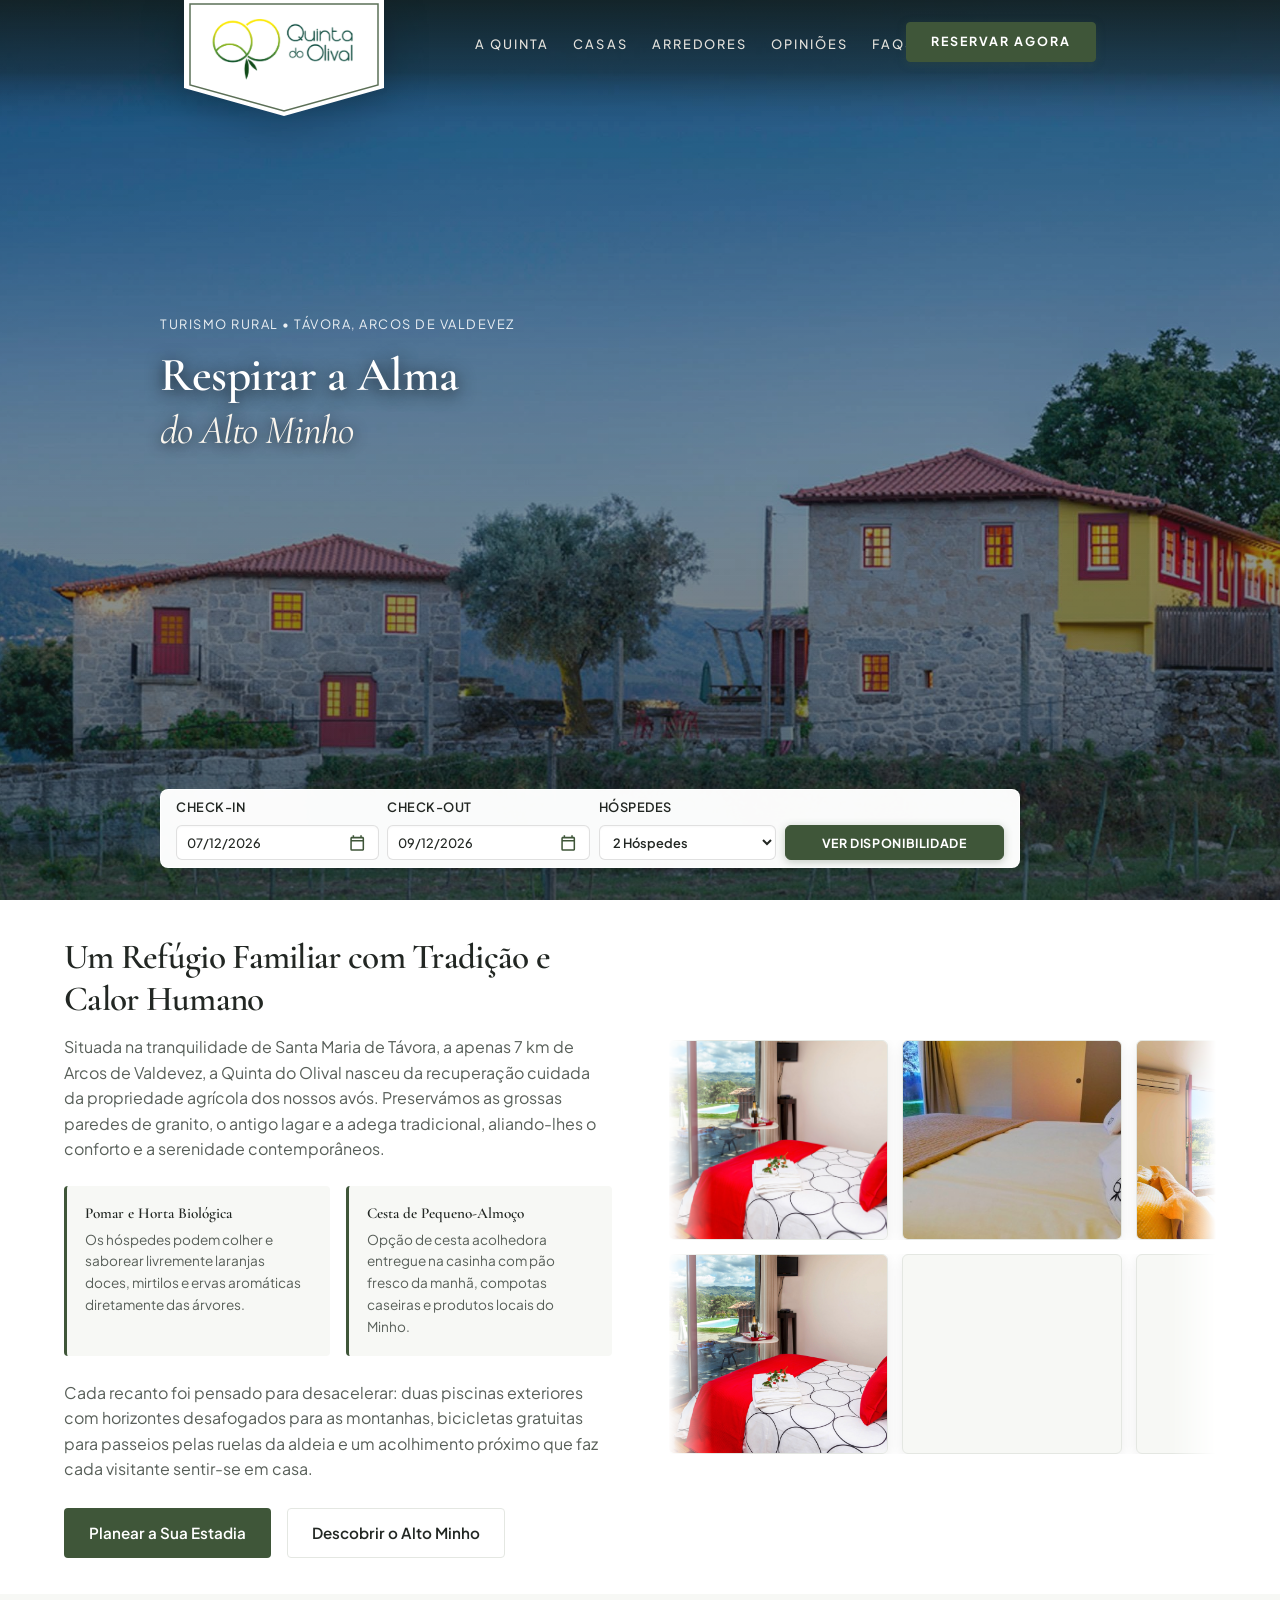
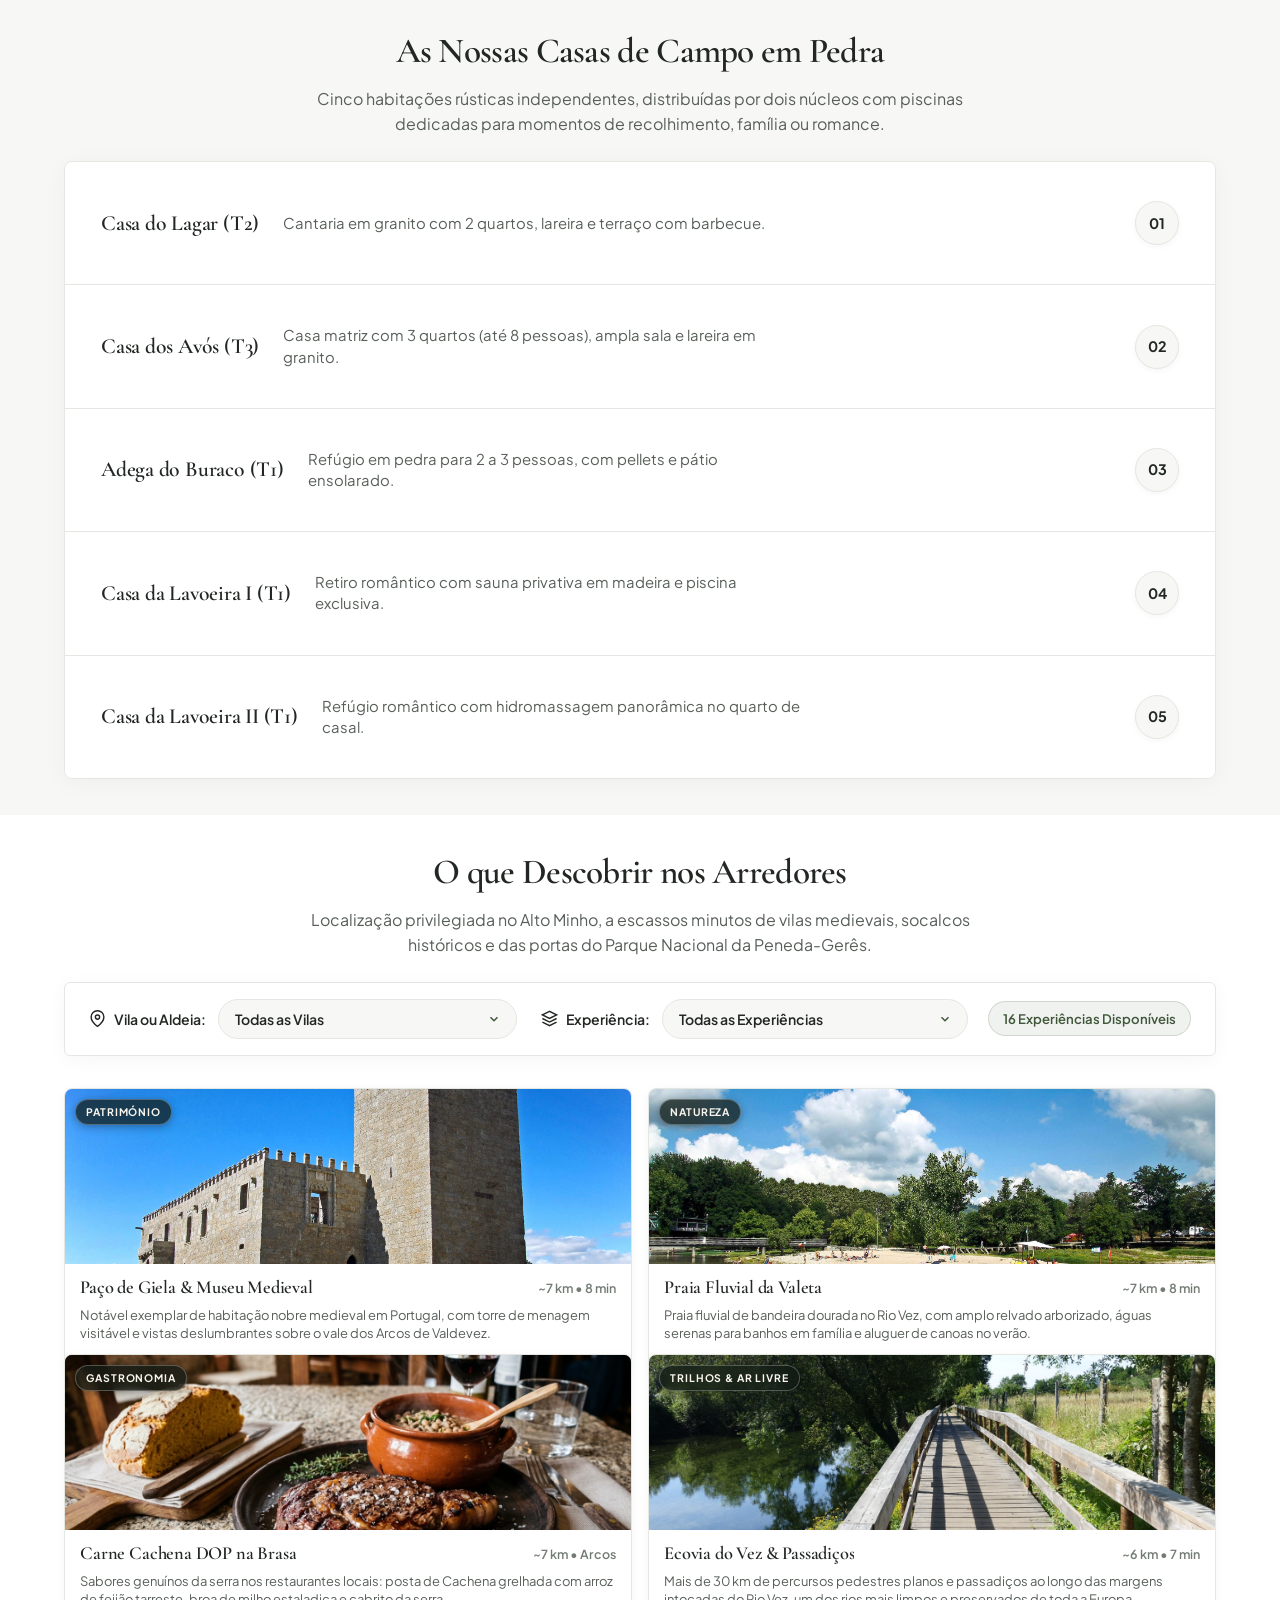
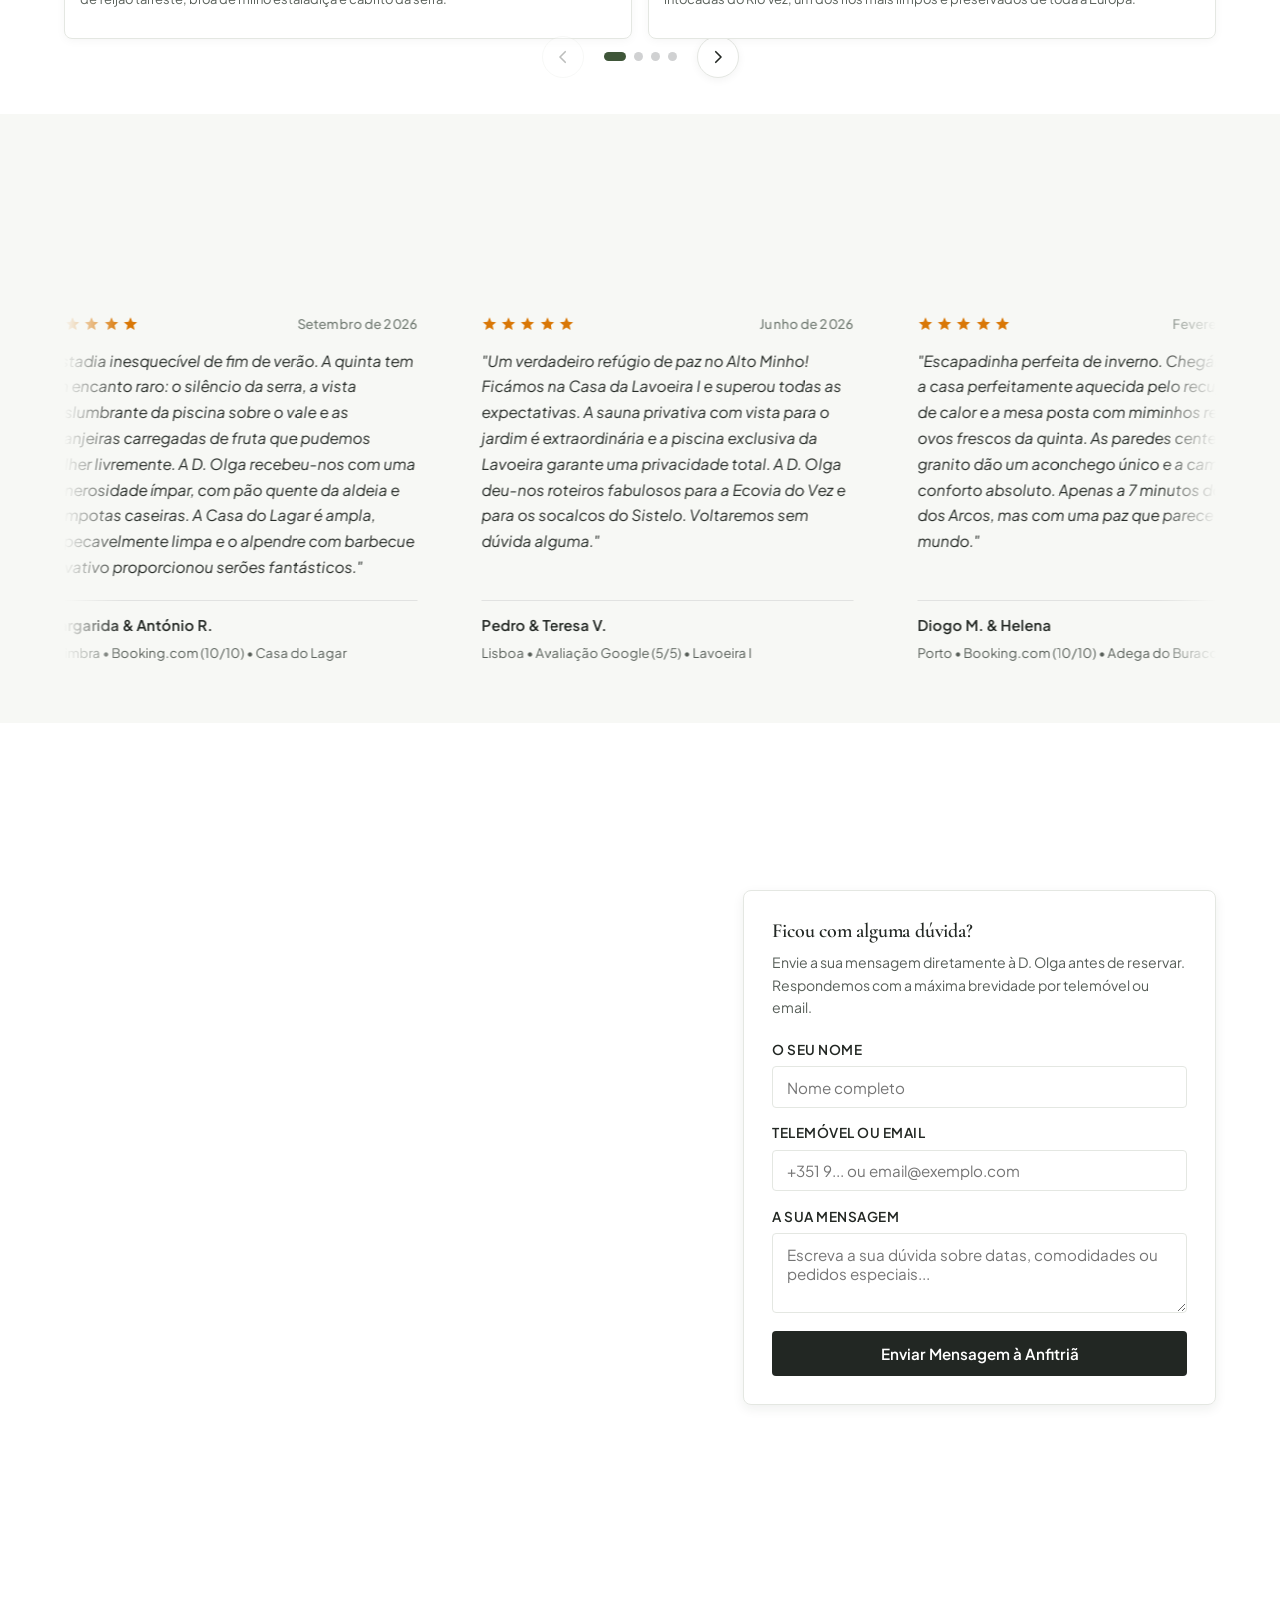
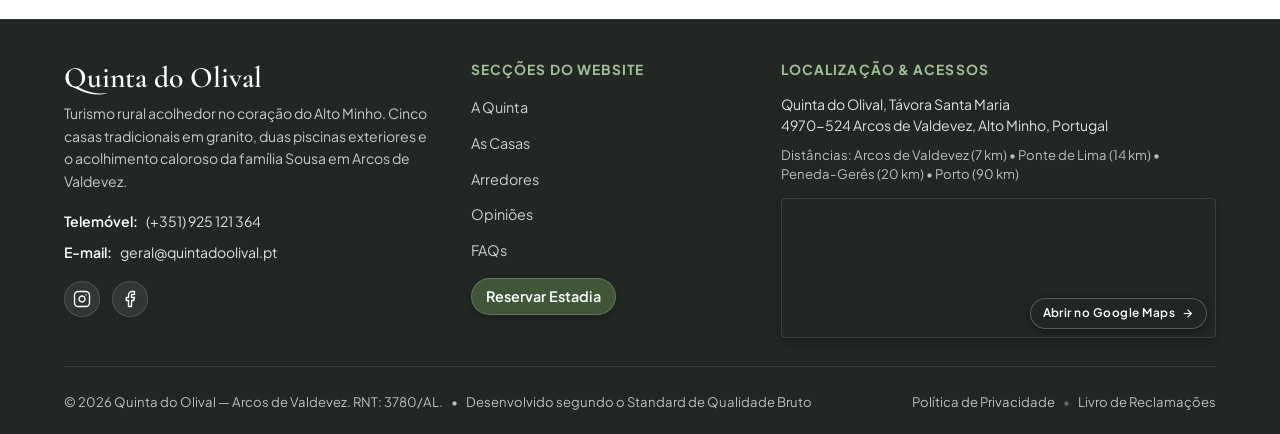
==== index.html @ 4ddd9f6d "Initial prototype: Quinta do Olival - Turismo Rural (Bruto Design Standard)" ====
<!DOCTYPE html>
<html lang="pt">
<head>
  <meta charset="UTF-8">
  <meta name="viewport" content="width=device-width, initial-scale=1.0">
  <title>Quinta do Olival — Turismo Rural em Arcos de Valdevez | Alto Minho</title>
  <meta name="description" content="Casas de campo em pedra na Quinta do Olival em Távora, Arcos de Valdevez. Duas piscinas, pomar biológico, sauna, hidromassagem e reserva direta garantida.">
  <meta name="keywords" content="Quinta do Olival, turismo rural Arcos de Valdevez, casas de campo Minho, alojamento Peneda-Geres, Tavora Santa Maria, turismo rural com piscina">
  <meta name="robots" content="index, follow">
  <meta property="og:title" content="Quinta do Olival — A Sua Casa de Férias no Alto Minho">
  <meta property="og:description" content="Cinco casas tradicionais em pedra recuperadas no coração do Alto Minho. Duas piscinas, pomar de laranjeiras, horta biológica e silêncio pleno em Arcos de Valdevez.">
  <meta property="og:type" content="website">
  <meta property="og:locale" content="pt_PT">
  <script type="application/ld+json">
  {
    "@context": "https://schema.org",
    "@type": "LodgingBusiness",
    "name": "Quinta do Olival",
    "description": "Turismo rural em Távora (Santa Maria), Arcos de Valdevez. Cinco casas rústicas em granito, duas piscinas exteriores, pomar, horta biológica e reserva direta.",
    "address": {
      "@type": "PostalAddress",
      "streetAddress": "Távora Santa Maria",
      "addressLocality": "Arcos de Valdevez",
      "addressRegion": "Alto Minho, Viana do Castelo",
      "postalCode": "4970-524",
      "addressCountry": "PT"
    },
    "geo": {
      "@type": "GeoCoordinates",
      "latitude": 41.8385,
      "longitude": -8.4552
    },
    "telephone": "+351925121364",
    "email": "geral@quintadoolival.pt",
    "priceRange": "€€",
    "amenityFeature": [
      { "@type": "LocationFeatureSpecification", "name": "Duas Piscinas Exteriores", "value": true },
      { "@type": "LocationFeatureSpecification", "name": "Bicicletas Gratuitas", "value": true },
      { "@type": "LocationFeatureSpecification", "name": "Estacionamento Privado Gratuito", "value": true },
      { "@type": "LocationFeatureSpecification", "name": "Wi-Fi Gratuito", "value": true },
      { "@type": "LocationFeatureSpecification", "name": "Cesta de Pequeno-Almoço Regional", "value": true }
    ]
  }
  </script>
  <link rel="stylesheet" href="css/style.css">
  <link rel="icon" type="image/png" href="assets/icons/favicon_1.png">
  <link rel="preconnect" href="https://fonts.googleapis.com">
  <link rel="preconnect" href="https://fonts.gstatic.com" crossorigin>
  <link href="https://fonts.googleapis.com/css2?family=Cormorant+Garamond:ital,wght@0,400;0,500;0,600;0,700;1,400;1,600&family=Plus+Jakarta+Sans:wght@400;500;600;700&display=swap" rel="stylesheet">
</head>
<body>

  <!-- =========================================================================
       A. NAVEGAÇÃO (Header Dinâmico: Logo Viaja do Hero para o Header no Scroll)
       ========================================================================= -->
  <header class="header header-neptun" id="mainHeader">
    <div class="container hero-inner-align">
      <div class="neptun-header-inner">
        <!-- 1. Esquerda: Aba / Pennant com Logo da Quinta do Olival (Aba sobe no scroll, logo fica no lugar com o header atrás) -->
        <div class="neptun-header-left">
          <div class="neptun-logo-aba" id="neptunLogoAba" aria-hidden="true">
            <svg class="neptun-aba-svg" viewBox="0 0 200 116" preserveAspectRatio="none">
              <!-- Fundo da Aba Suspensa (Tamanho Original) -->
              <polygon points="0,0 200,0 200,88 100,116 0,88" fill="#FFFFFF" />
              <!-- Moldura Interior em Traço Fino (estilo brasão / rótulo tradicional) -->
              <polygon points="6,4 194,4 194,85 100,111 6,85" fill="none" stroke="#3F5639" stroke-width="1.5" stroke-opacity="0.85" />
            </svg>
          </div>
          <a href="index.html" class="neptun-logo-link" aria-label="Quinta do Olival — Página Inicial">
            <img src="assets/logos/logo_bold.png" alt="Quinta do Olival" class="neptun-original-logo">
          </a>
        </div>

        <!-- 2. Centro: Navegação Centralizada -->
        <nav class="neptun-header-center neptun-nav" aria-label="Navegação Principal">
          <ul class="nav-menu">
            <li><a href="#experiencia" class="nav-link">A Quinta</a></li>
            <li><a href="#espaco-casas" class="nav-link">Casas</a></li>
            <li><a href="#arredores" class="nav-link">Arredores</a></li>
            <li><a href="#opinioes" class="nav-link">Opiniões</a></li>
            <li><a href="#faq-duvidas" class="nav-link">FAQs</a></li>
          </ul>
        </nav>

        <!-- 3. Direita: Botão Reservar (Mais afastado, surge só quando a barra do Hero desaparecer) + Mobile Menu -->
        <div class="neptun-header-right">
          <a href="reservas.html" class="neptun-book-btn" aria-label="Reservar Estadia">
            <span>Reservar Agora</span>
          </a>

          <button class="mobile-menu-btn" aria-label="Abrir Menu" aria-expanded="false">
            <svg class="icon-svg-lg" viewBox="0 0 24 24"><path d="M3 6h18v2H3V6zm0 5h18v2H3v-2zm0 5h18v2H3v-2z"/></svg>
          </button>
        </div>
      </div>
    </div>
  </header>

  <main>
    <!-- =======================================================================
         B. APRESENTAÇÃO DO ALOJAMENTO (Hero Above the Fold com Barra de Reserva)
         ======================================================================= -->
    <section class="hero" style="background-image: url('assets/images/hero_quinta_casa_olival.jpg?v=dusk_bottom'); background-position: center bottom; background-size: cover; background-repeat: no-repeat;">
      <div class="hero-overlay"></div>
      <div class="container hero-content-wrapper">
        <div class="hero-inner-align">
          <div class="hero-content">
            <span class="hero-tagline">Turismo Rural • Távora, Arcos de Valdevez</span>
            <h1 class="hero-title hero-title-monumental">
              <span class="hero-title-main">Respirar a Alma</span>
              <span class="hero-title-underlined">do Alto Minho</span>
            </h1>
          </div>
        </div>
      </div>

      <!-- Barra Horizontal de Disponibilidade Direta (Integrada na base do Hero) -->
      <div class="container hero-booking-wrapper">
        <div class="hero-inner-align">
          <div class="booking-bar-horizontal">
            <form class="booking-form-horizontal" id="bookingBarForm" action="reservas.html" method="GET">
            <div class="form-group">
              <label for="checkin">Check-in</label>
              <div class="date-input-container">
                <input type="text" id="checkin" name="checkin" class="form-control" placeholder="DD/MM/AAAA" autocomplete="off" required>
                <button type="button" class="date-calendar-btn" aria-label="Escolher data de check-in">
                  <svg class="icon-svg" viewBox="0 0 24 24"><path d="M19 4h-1V2h-2v2H8V2H6v2H5c-1.11 0-1.99.9-1.99 2L3 20a2 2 0 0 0 2 2h14c1.1 0 2-.9 2-2V6c0-1.1-.9-2-2-2zm0 16H5V10h14v10zm0-12H5V6h14v2z"/></svg>
                </button>
              </div>
            </div>
            <div class="form-group">
              <label for="checkout">Check-out</label>
              <div class="date-input-container">
                <input type="text" id="checkout" name="checkout" class="form-control" placeholder="DD/MM/AAAA" autocomplete="off" required>
                <button type="button" class="date-calendar-btn" aria-label="Escolher data de check-out">
                  <svg class="icon-svg" viewBox="0 0 24 24"><path d="M19 4h-1V2h-2v2H8V2H6v2H5c-1.11 0-1.99.9-1.99 2L3 20a2 2 0 0 0 2 2h14c1.1 0 2-.9 2-2V6c0-1.1-.9-2-2-2zm0 16H5V10h14v10zm0-12H5V6h14v2z"/></svg>
                </button>
              </div>
            </div>
            <div class="form-group">
              <label for="guests">Hóspedes</label>
              <select id="guests" name="guests" class="form-control">
                <option value="1 Hóspede">1 Hóspede</option>
                <option value="2 Hóspedes" selected>2 Hóspedes</option>
                <option value="3 Hóspedes">3 Hóspedes</option>
                <option value="4 Hóspedes">4 Hóspedes</option>
                <option value="5+ Hóspedes">5 ou mais Hóspedes</option>
              </select>
            </div>
            <div class="form-group form-group-submit">
              <button type="submit" class="btn btn-primary">Ver Disponibilidade</button>
            </div>
          </form>
        </div>
        </div>
      </div>
    </section>

    <!-- =======================================================================
         C. A QUINTA E A HOSPITALIDADE (História, Pomar Livre e Cesta Regional)
         ======================================================================= -->
    <section id="experiencia" class="section">
      <div class="container">
        <div class="two-cols">
          <div>
            <h2>Um Refúgio Familiar com Tradição e Calor Humano</h2>
            <p>Situada na tranquilidade de Santa Maria de Távora, a apenas 7 km de Arcos de Valdevez, a Quinta do Olival nasceu da recuperação cuidada da propriedade agrícola dos nossos avós. Preservámos as grossas paredes de granito, o antigo lagar e a adega tradicional, aliando-lhes o conforto e a serenidade contemporâneos.</p>
            
            <div style="margin: 1.5rem 0; display: grid; grid-template-columns: 1fr 1fr; gap: 1rem;">
              <div style="background-color: var(--bg-light); padding: 1.15rem; border-radius: var(--border-radius-sm); border-left: 3px solid var(--primary-accent);">
                <h4 style="font-size: 0.95rem; margin-bottom: 0.35rem; color: var(--dark-neutral);">Pomar e Horta Biológica</h4>
                <p style="font-size: 0.85rem; margin: 0; color: var(--text-secondary);">Os hóspedes podem colher e saborear livremente laranjas doces, mirtilos e ervas aromáticas diretamente das árvores.</p>
              </div>
              <div style="background-color: var(--bg-light); padding: 1.15rem; border-radius: var(--border-radius-sm); border-left: 3px solid var(--primary-accent);">
                <h4 style="font-size: 0.95rem; margin-bottom: 0.35rem; color: var(--dark-neutral);">Cesta de Pequeno-Almoço</h4>
                <p style="font-size: 0.85rem; margin: 0; color: var(--text-secondary);">Opção de cesta acolhedora entregue na casinha com pão fresco da manhã, compotas caseiras e produtos locais do Minho.</p>
              </div>
            </div>

            <p>Cada recanto foi pensado para desacelerar: duas piscinas exteriores com horizontes desafogados para as montanhas, bicicletas gratuitas para passeios pelas ruelas da aldeia e um acolhimento próximo que faz cada visitante sentir-se em casa.</p>
            
            <div style="margin-top: 1.6rem; display: flex; gap: 1rem; flex-wrap: wrap;">
              <a href="reservas.html" class="btn btn-primary">Planear a Sua Estadia</a>
              <a href="#arredores" class="btn btn-outline-dark">Descobrir o Alto Minho</a>
            </div>
          </div>

          <!-- Montra Fotográfica em 2 Filas a Rodarem (Padrão Casa Grande) -->
          <div class="showcase-wrap" aria-label="Montra de fotografias da Quinta do Olival">
            <!-- Fila 1: Rotação da Direita para a Esquerda -->
            <div class="showcase-row">
              <div class="showcase-track showcase-track--to-left">
                <div class="showcase-slide"><img src="assets/images/casa_lagar_main.jpg" alt="Casa do Lagar em granito e alpendre" loading="lazy" decoding="async"></div>
                <div class="showcase-slide"><img src="assets/images/interior_quarto.jpg" alt="Quarto de casal com vista para a natureza" loading="lazy" decoding="async"></div>
                <div class="showcase-slide"><img src="assets/images/piscina_panoramica.jpg" alt="Piscina exterior panorâmica com solário" loading="lazy" decoding="async"></div>
                <div class="showcase-slide"><img src="assets/images/interior_sala.jpg" alt="Sala de estar acolhedora e rústica" loading="lazy" decoding="async"></div>
                <div class="showcase-slide"><img src="assets/images/lavoeira_sauna.jpg" alt="Sauna privativa em madeira da Lavoeira" loading="lazy" decoding="async"></div>
                <div class="showcase-slide"><img src="assets/images/quinta_jardim.jpg" alt="Terraço privativo com alpendre e barbecue" loading="lazy" decoding="async"></div>
                <!-- Duplicação para loop contínuo infinito -->
                <div class="showcase-slide" aria-hidden="true"><img src="assets/images/casa_lagar_main.jpg" alt="" loading="lazy" decoding="async"></div>
                <div class="showcase-slide" aria-hidden="true"><img src="assets/images/interior_quarto.jpg" alt="" loading="lazy" decoding="async"></div>
                <div class="showcase-slide" aria-hidden="true"><img src="assets/images/piscina_panoramica.jpg" alt="" loading="lazy" decoding="async"></div>
                <div class="showcase-slide" aria-hidden="true"><img src="assets/images/interior_sala.jpg" alt="" loading="lazy" decoding="async"></div>
                <div class="showcase-slide" aria-hidden="true"><img src="assets/images/lavoeira_sauna.jpg" alt="" loading="lazy" decoding="async"></div>
                <div class="showcase-slide" aria-hidden="true"><img src="assets/images/quinta_jardim.jpg" alt="" loading="lazy" decoding="async"></div>
              </div>
            </div>
            <!-- Fila 2: Rotação da Esquerda para a Direita -->
            <div class="showcase-row">
              <div class="showcase-track showcase-track--to-right">
                <div class="showcase-slide"><img src="assets/images/casa_avos_main.jpg" alt="Casa dos Avós em pedra secular" loading="lazy" decoding="async"></div>
                <div class="showcase-slide"><img src="assets/images/lavoeira_hidro.jpg" alt="Hidromassagem panorâmica da Lavoeira II" loading="lazy" decoding="async"></div>
                <div class="showcase-slide"><img src="assets/images/adega_buraco_main.jpg" alt="Adega do Buraco e pátio ensolarado" loading="lazy" decoding="async"></div>
                <div class="showcase-slide"><img src="assets/images/quinta_pomar.jpg" alt="Pomar de laranjeiras e árvores de fruto" loading="lazy" decoding="async"></div>
                <div class="showcase-slide"><img src="assets/images/real_quinta/DSC_0163.jpg" alt="Recantos floridos da Quinta do Olival" loading="lazy" decoding="async"></div>
                <div class="showcase-slide"><img src="assets/images/real_quinta/1Cabecalho.jpeg" alt="Piscina sobre o vale de Arcos de Valdevez" loading="lazy" decoding="async"></div>
                <!-- Duplicação para loop contínuo infinito -->
                <div class="showcase-slide" aria-hidden="true"><img src="assets/images/casa_avos_main.jpg" alt="" loading="lazy" decoding="async"></div>
                <div class="showcase-slide" aria-hidden="true"><img src="assets/images/lavoeira_hidro.jpg" alt="" loading="lazy" decoding="async"></div>
                <div class="showcase-slide" aria-hidden="true"><img src="assets/images/adega_buraco_main.jpg" alt="" loading="lazy" decoding="async"></div>
                <div class="showcase-slide" aria-hidden="true"><img src="assets/images/quinta_pomar.jpg" alt="" loading="lazy" decoding="async"></div>
                <div class="showcase-slide" aria-hidden="true"><img src="assets/images/real_quinta/DSC_0163.jpg" alt="" loading="lazy" decoding="async"></div>
                <div class="showcase-slide" aria-hidden="true"><img src="assets/images/real_quinta/1Cabecalho.jpeg" alt="" loading="lazy" decoding="async"></div>
              </div>
            </div>
          </div>
        </div>
      </div>
    </section>

    <!-- =======================================================================
         D. AS CASAS DA QUINTA & EXPLORADOR DO ESPAÇO
         (Organização Clara das 5 Habitações e 2 Núcleos de Piscina)
         ======================================================================= -->
    <section id="espaco-casas" class="section section-bg-light">
      <span id="casas" class="section-anchor"></span>
      <div class="container">
        <div class="section-header">
          <h2>As Nossas Casas de Campo em Pedra</h2>
          <p>Cinco habitações rústicas independentes, distribuídas por dois núcleos com piscinas dedicadas para momentos de recolhimento, família ou romance.</p>
        </div>

        <!-- Acordeão em Arquivo (Estilo Hotel Odisej com Gaveta "File" e Carrossel de Imagens) -->
        <div class="houses-file-accordion" id="housesAccordion">

          <!-- Casa 1: Casa do Lagar (T2) -->
          <article class="house-file-item" data-unit="lagar">
            <div class="house-file-header" role="button" aria-expanded="false" tabindex="0">
              <div class="house-file-left">
                <div class="house-file-thumb">
                  <img src="assets/images/lagar_cover.jpg" alt="Casa do Lagar" loading="lazy">
                </div>
                <div class="house-file-text">
                  <h3 class="house-file-title">Casa do Lagar (T2)</h3>
                  <span class="house-file-subtitle">Cantaria em granito com 2 quartos, lareira e terraço com barbecue.</span>
                </div>
              </div>
              <div class="house-file-badge-wrap">
                <span class="house-file-badge" aria-hidden="true">
                  <span class="house-file-num">01</span>
                  <svg class="house-file-arrow" width="18" height="18" viewBox="0 0 24 24" fill="none" stroke="currentColor" stroke-width="2.2" stroke-linecap="round" stroke-linejoin="round"><line x1="5" y1="12" x2="19" y2="12"></line><polyline points="12 5 19 12 12 19"></polyline></svg>
                </span>
              </div>
            </div>

            <!-- Gaveta que abre para baixo ("tipo file") -->
            <div class="house-file-drawer">
              <div class="house-drawer-grid">
                <!-- Coluna Esquerda: Imagem no topo + Destaques em baixo -->
                <div class="house-drawer-col-left">
                  <!-- Carrossel de Imagens (Canto Superior Esquerdo) -->
                  <div class="unit-carousel-wrap" data-carousel="lagar">
                    <div class="unit-carousel-track">
                      <div class="unit-carousel-slide">
                        <img src="assets/images/lagar_1.jpg" alt="Casa do Lagar — Fachada e Escadaria de Granito" loading="lazy">
                      </div>
                      <div class="unit-carousel-slide">
                        <img src="assets/images/lagar_2.jpg" alt="Casa do Lagar — Sala de Estar e Refeições em Open Space" loading="lazy">
                      </div>
                      <div class="unit-carousel-slide">
                        <img src="assets/images/lagar_3.jpg" alt="Casa do Lagar — Quarto de Casal com Vigas de Madeira" loading="lazy">
                      </div>
                      <div class="unit-carousel-slide">
                        <img src="assets/images/lagar_4.jpg" alt="Casa do Lagar — Quarto Twin com Vista para a Serra" loading="lazy">
                      </div>
                    </div>
                    <span class="unit-carousel-badge">Partilha da Piscina Panorâmica</span>
                    <button type="button" class="carousel-arrow-btn carousel-arrow-prev" aria-label="Imagem anterior">
                      <svg width="18" height="18" viewBox="0 0 24 24" fill="none" stroke="currentColor" stroke-width="2.2"><polyline points="15 18 9 12 15 6"></polyline></svg>
                    </button>
                    <button type="button" class="carousel-arrow-btn carousel-arrow-next" aria-label="Próxima imagem">
                      <svg width="18" height="18" viewBox="0 0 24 24" fill="none" stroke="currentColor" stroke-width="2.2"><polyline points="9 18 15 12 9 6"></polyline></svg>
                    </button>
                    <div class="unit-carousel-dots">
                      <button class="carousel-dot active" aria-label="Foto 1"></button>
                      <button class="carousel-dot" aria-label="Foto 2"></button>
                      <button class="carousel-dot" aria-label="Foto 3"></button>
                      <button class="carousel-dot" aria-label="Foto 4"></button>
                    </div>
                  </div>

                  <!-- Highlights & Comodidades (Canto Inferior Esquerdo) -->
                  <div class="house-drawer-highlights">
                    <span class="highlights-heading">Comodidades &amp; Destaques</span>
                    <ul class="house-drawer-features">
                      <li>
                        <svg viewBox="0 0 24 24"><path d="M20 6L9 17l-5-5"/></svg>
                        <span>Cozinha equipada com placa, forno, micro-ondas e café</span>
                      </li>
                      <li>
                        <svg viewBox="0 0 24 24"><path d="M20 6L9 17l-5-5"/></svg>
                        <span>Ar condicionado em todas as divisões e Wi-Fi gratuito</span>
                      </li>
                      <li>
                        <svg viewBox="0 0 24 24"><path d="M20 6L9 17l-5-5"/></svg>
                        <span>Terraço privativo com alpendre e barbecue a carvão</span>
                      </li>
                      <li>
                        <svg viewBox="0 0 24 24"><path d="M20 6L9 17l-5-5"/></svg>
                        <span>Acesso livre à piscina panorâmica, pomar e bicicletas</span>
                      </li>
                    </ul>
                  </div>
                </div>

                <!-- Coluna Direita: Informações e Reserva -->
                <div class="house-drawer-info">
                  <div class="house-drawer-meta">
                    <div class="house-drawer-tags">
                      <span class="house-drawer-tag">Tipologia T2 • Até 4 Hóspedes</span>
                      <span class="house-drawer-nucleo-badge">Núcleo da Piscina Panorâmica</span>
                    </div>
                    <span class="house-drawer-price">Sob Consulta</span>
                  </div>
                  <p class="house-drawer-desc">
                    Erguida sobre as sólidas paredes de granito do antigo lagar da nossa quinta, aliámos a herança rústica a todo o conforto contemporâneo. Preparámos 2 quartos duplos luminosos, sala de estar acolhedora, cozinha completa e alpendre privativo com grelhador para os seus serões minhotos.
                  </p>
                  <div class="house-drawer-nucleo-box">
                    <span class="nucleo-pill">Núcleo da Piscina Panorâmica</span>
                    <p>Partilha a nossa piscina panorâmica com solário e vista para as vinhas apenas com a Casa dos Avós e Adega do Buraco. Ideal para famílias e estadias em grupo.</p>
                  </div>
                  <div class="house-drawer-cta-row">
                    <a href="reservas.html?unit=lagar" class="btn btn-primary">Reservar a Casa do Lagar</a>
                    <span class="house-drawer-guarantee">Confirmação e pagamento seguro no momento</span>
                  </div>
                </div>
              </div>
            </div>
          </article>

          <!-- Casa 2: Casa dos Avós (T3) -->
          <article class="house-file-item" data-unit="avos">
            <div class="house-file-header" role="button" aria-expanded="false" tabindex="0">
              <div class="house-file-left">
                <div class="house-file-thumb">
                  <img src="assets/images/avos_cover.jpg" alt="Casa dos Avós" loading="lazy">
                </div>
                <div class="house-file-text">
                  <h3 class="house-file-title">Casa dos Avós (T3)</h3>
                  <span class="house-file-subtitle">Casa matriz com 3 quartos (até 8 pessoas), ampla sala e lareira em granito.</span>
                </div>
              </div>
              <div class="house-file-badge-wrap">
                <span class="house-file-badge" aria-hidden="true">
                  <span class="house-file-num">02</span>
                  <svg class="house-file-arrow" width="18" height="18" viewBox="0 0 24 24" fill="none" stroke="currentColor" stroke-width="2.2" stroke-linecap="round" stroke-linejoin="round"><line x1="5" y1="12" x2="19" y2="12"></line><polyline points="12 5 19 12 12 19"></polyline></svg>
                </span>
              </div>
            </div>

            <div class="house-file-drawer">
              <div class="house-drawer-grid">
                <!-- Coluna Esquerda: Imagem no topo + Destaques em baixo -->
                <div class="house-drawer-col-left">
                  <!-- Carrossel de Imagens (Canto Superior Esquerdo) -->
                  <div class="unit-carousel-wrap" data-carousel="avos">
                    <div class="unit-carousel-track">
                      <div class="unit-carousel-slide">
                        <img src="assets/images/avos_1.jpg" alt="Casa dos Avós — Pátio Tradicional com Mesa de Pedra sob Oliveira" loading="lazy">
                      </div>
                      <div class="unit-carousel-slide">
                        <img src="assets/images/avos_2.jpg" alt="Casa dos Avós — Suite Principal com Paredes Originais em Pedra" loading="lazy">
                      </div>
                      <div class="unit-carousel-slide">
                        <img src="assets/images/avos_3.jpg" alt="Casa dos Avós — Sala de Convívio Senhorial com Lareira" loading="lazy">
                      </div>
                      <div class="unit-carousel-slide">
                        <img src="assets/images/avos_4.jpg" alt="Casa dos Avós — Sala de Jantar e Cozinha Regional Ampla" loading="lazy">
                      </div>
                    </div>
                    <span class="unit-carousel-badge">Partilha da Piscina Panorâmica</span>
                    <button type="button" class="carousel-arrow-btn carousel-arrow-prev" aria-label="Imagem anterior">
                      <svg width="18" height="18" viewBox="0 0 24 24" fill="none" stroke="currentColor" stroke-width="2.2"><polyline points="15 18 9 12 15 6"></polyline></svg>
                    </button>
                    <button type="button" class="carousel-arrow-btn carousel-arrow-next" aria-label="Próxima imagem">
                      <svg width="18" height="18" viewBox="0 0 24 24" fill="none" stroke="currentColor" stroke-width="2.2"><polyline points="9 18 15 12 9 6"></polyline></svg>
                    </button>
                    <div class="unit-carousel-dots">
                      <button class="carousel-dot active" aria-label="Foto 1"></button>
                      <button class="carousel-dot" aria-label="Foto 2"></button>
                      <button class="carousel-dot" aria-label="Foto 3"></button>
                      <button class="carousel-dot" aria-label="Foto 4"></button>
                    </div>
                  </div>

                  <!-- Highlights & Comodidades (Canto Inferior Esquerdo) -->
                  <div class="house-drawer-highlights">
                    <span class="highlights-heading">Comodidades &amp; Destaques</span>
                    <ul class="house-drawer-features">
                      <li>
                        <svg viewBox="0 0 24 24"><path d="M20 6L9 17l-5-5"/></svg>
                        <span>Monumental lareira tradicional de cantaria na cozinha rústica</span>
                      </li>
                      <li>
                        <svg viewBox="0 0 24 24"><path d="M20 6L9 17l-5-5"/></svg>
                        <span>3 quartos espaçosos e ampla sala de convívio para até 8 pessoas</span>
                      </li>
                      <li>
                        <svg viewBox="0 0 24 24"><path d="M20 6L9 17l-5-5"/></svg>
                        <span>Grande alpendre exterior sob ramada com mesa para refeições</span>
                      </li>
                      <li>
                        <svg viewBox="0 0 24 24"><path d="M20 6L9 17l-5-5"/></svg>
                        <span>Acesso livre à piscina panorâmica, pomar e bicicletas</span>
                      </li>
                    </ul>
                  </div>
                </div>

                <!-- Coluna Direita: Informações e Reserva -->
                <div class="house-drawer-info">
                  <div class="house-drawer-meta">
                    <div class="house-drawer-tags">
                      <span class="house-drawer-tag">Tipologia T3 • Até 6-8 Hóspedes</span>
                      <span class="house-drawer-nucleo-badge">Núcleo da Piscina Panorâmica</span>
                    </div>
                    <span class="house-drawer-price">Sob Consulta</span>
                  </div>
                  <p class="house-drawer-desc">
                    A casa matriz da nossa família, onde outrora nos reuníamos à volta do lume. Preparámos 3 quartos confortáveis, espaçosa sala de convívio, cozinha rústica com lareira tradicional e alpendre com vista para as vinhas para momentos inesquecíveis em família.
                  </p>
                  <div class="house-drawer-nucleo-box">
                    <span class="nucleo-pill">Núcleo da Piscina Panorâmica</span>
                    <p>Partilha a nossa piscina panorâmica com solário e vista para as vinhas apenas com a Casa do Lagar e Adega do Buraco. Perfeita para reuniões familiares e grupos de amigos.</p>
                  </div>
                  <div class="house-drawer-cta-row">
                    <a href="reservas.html?unit=avos" class="btn btn-primary">Reservar a Casa dos Avós</a>
                    <span class="house-drawer-guarantee">Confirmação e pagamento seguro no momento</span>
                  </div>
                </div>
              </div>
            </div>
          </article>

          <!-- Casa 3: Adega do Buraco (T1) -->
          <article class="house-file-item" data-unit="adega">
            <div class="house-file-header" role="button" aria-expanded="false" tabindex="0">
              <div class="house-file-left">
                <div class="house-file-thumb">
                  <img src="assets/images/adega_cover.jpg" alt="Adega do Buraco" loading="lazy">
                </div>
                <div class="house-file-text">
                  <h3 class="house-file-title">Adega do Buraco (T1)</h3>
                  <span class="house-file-subtitle">Refúgio em pedra para 2 a 3 pessoas, com pellets e pátio ensolarado.</span>
                </div>
              </div>
              <div class="house-file-badge-wrap">
                <span class="house-file-badge" aria-hidden="true">
                  <span class="house-file-num">03</span>
                  <svg class="house-file-arrow" width="18" height="18" viewBox="0 0 24 24" fill="none" stroke="currentColor" stroke-width="2.2" stroke-linecap="round" stroke-linejoin="round"><line x1="5" y1="12" x2="19" y2="12"></line><polyline points="12 5 19 12 12 19"></polyline></svg>
                </span>
              </div>
            </div>

            <div class="house-file-drawer">
              <div class="house-drawer-grid">
                <!-- Coluna Esquerda: Imagem no topo + Destaques em baixo -->
                <div class="house-drawer-col-left">
                  <!-- Carrossel de Imagens (Canto Superior Esquerdo) -->
                  <div class="unit-carousel-wrap" data-carousel="adega">
                    <div class="unit-carousel-track">
                      <div class="unit-carousel-slide">
                        <img src="assets/images/adega_1.jpg" alt="Adega do Buraco — Quarto com Janela Panorâmica para a Natureza" loading="lazy">
                      </div>
                      <div class="unit-carousel-slide">
                        <img src="assets/images/adega_2.jpg" alt="Adega do Buraco — Sala Rústica com Lareira Tradicional de Cantaria" loading="lazy">
                      </div>
                      <div class="unit-carousel-slide">
                        <img src="assets/images/adega_3.jpg" alt="Adega do Buraco — Casa de Banho em Pedra Natural" loading="lazy">
                      </div>
                      <div class="unit-carousel-slide">
                        <img src="assets/images/adega_4.jpg" alt="Adega do Buraco — Kitchenette Equipada e Zona de Refeições" loading="lazy">
                      </div>
                    </div>
                    <span class="unit-carousel-badge">Partilha da Piscina Panorâmica</span>
                    <button type="button" class="carousel-arrow-btn carousel-arrow-prev" aria-label="Imagem anterior">
                      <svg width="18" height="18" viewBox="0 0 24 24" fill="none" stroke="currentColor" stroke-width="2.2"><polyline points="15 18 9 12 15 6"></polyline></svg>
                    </button>
                    <button type="button" class="carousel-arrow-btn carousel-arrow-next" aria-label="Próxima imagem">
                      <svg width="18" height="18" viewBox="0 0 24 24" fill="none" stroke="currentColor" stroke-width="2.2"><polyline points="9 18 15 12 9 6"></polyline></svg>
                    </button>
                    <div class="unit-carousel-dots">
                      <button class="carousel-dot active" aria-label="Foto 1"></button>
                      <button class="carousel-dot" aria-label="Foto 2"></button>
                      <button class="carousel-dot" aria-label="Foto 3"></button>
                      <button class="carousel-dot" aria-label="Foto 4"></button>
                    </div>
                  </div>

                  <!-- Highlights & Comodidades (Canto Inferior Esquerdo) -->
                  <div class="house-drawer-highlights">
                    <span class="highlights-heading">Comodidades &amp; Destaques</span>
                    <ul class="house-drawer-features">
                      <li>
                        <svg viewBox="0 0 24 24"><path d="M20 6L9 17l-5-5"/></svg>
                        <span>Recuperador de calor a pellets para serões de outono e inverno</span>
                      </li>
                      <li>
                        <svg viewBox="0 0 24 24"><path d="M20 6L9 17l-5-5"/></svg>
                        <span>Quarto de casal sereno com paredes de granito expostas</span>
                      </li>
                      <li>
                        <svg viewBox="0 0 24 24"><path d="M20 6L9 17l-5-5"/></svg>
                        <span>Kitchenette completa e sala com sofá-cama de apoio</span>
                      </li>
                      <li>
                        <svg viewBox="0 0 24 24"><path d="M20 6L9 17l-5-5"/></svg>
                        <span>Pátio exterior privativo em ambiente campestre sossegado</span>
                      </li>
                    </ul>
                  </div>
                </div>

                <!-- Coluna Direita: Informações e Reserva -->
                <div class="house-drawer-info">
                  <div class="house-drawer-meta">
                    <div class="house-drawer-tags">
                      <span class="house-drawer-tag">Tipologia T1 • Até 2-3 Hóspedes</span>
                      <span class="house-drawer-nucleo-badge">Núcleo da Piscina Panorâmica</span>
                    </div>
                    <span class="house-drawer-price">Sob Consulta</span>
                  </div>
                  <p class="house-drawer-desc">
                    Reconvertida a partir da antiga adega onde os nossos avós pisavam as uvas em lagares de pedra, esta casa térrea respira pura autenticidade. Conta com paredes de cantaria, recuperador a pellets para aconchego nos dias frescos, kitchenette prática e pátio soalheiro com vista para a quinta.
                  </p>
                  <div class="house-drawer-nucleo-box">
                    <span class="nucleo-pill">Núcleo da Piscina Panorâmica</span>
                    <p>Partilha a nossa piscina panorâmica com solário e vista para as vinhas apenas com a Casa do Lagar e Casa dos Avós. Ideal para estadias a dois ou a três.</p>
                  </div>
                  <div class="house-drawer-cta-row">
                    <a href="reservas.html?unit=adega" class="btn btn-primary">Reservar a Adega do Buraco</a>
                    <span class="house-drawer-guarantee">Confirmação e pagamento seguro no momento</span>
                  </div>
                </div>
              </div>
            </div>
          </article>

          <!-- Casa 4: Casa da Lavoeira I (T1) -->
          <article class="house-file-item" data-unit="lavoeira1">
            <div class="house-file-header" role="button" aria-expanded="false" tabindex="0">
              <div class="house-file-left">
                <div class="house-file-thumb">
                  <img src="assets/images/lavoeira1_cover.jpg" alt="Casa da Lavoeira I com Sauna" loading="lazy">
                </div>
                <div class="house-file-text">
                  <h3 class="house-file-title">Casa da Lavoeira I (T1)</h3>
                  <span class="house-file-subtitle">Retiro romântico com sauna privativa em madeira e piscina exclusiva.</span>
                </div>
              </div>
              <div class="house-file-badge-wrap">
                <span class="house-file-badge" aria-hidden="true">
                  <span class="house-file-num">04</span>
                  <svg class="house-file-arrow" width="18" height="18" viewBox="0 0 24 24" fill="none" stroke="currentColor" stroke-width="2.2" stroke-linecap="round" stroke-linejoin="round"><line x1="5" y1="12" x2="19" y2="12"></line><polyline points="12 5 19 12 12 19"></polyline></svg>
                </span>
              </div>
            </div>

            <div class="house-file-drawer">
              <div class="house-drawer-grid">
                <!-- Coluna Esquerda: Imagem no topo + Destaques em baixo -->
                <div class="house-drawer-col-left">
                  <!-- Carrossel de Imagens (Canto Superior Esquerdo) -->
                  <div class="unit-carousel-wrap" data-carousel="lavoeira1">
                    <div class="unit-carousel-track">
                      <div class="unit-carousel-slide">
                        <img src="assets/images/lavoeira1_1.jpg" alt="Casa da Lavoeira I — Fachada Independente em Pedra e Jardim Relvado" loading="lazy">
                      </div>
                      <div class="unit-carousel-slide">
                        <img src="assets/images/lavoeira1_2.jpg" alt="Casa da Lavoeira I — Sauna Privativa em Madeira Nórdica" loading="lazy">
                      </div>
                      <div class="unit-carousel-slide">
                        <img src="assets/images/lavoeira1_3.jpg" alt="Casa da Lavoeira I — Sala de Estar com Salamandra a Lenha" loading="lazy">
                      </div>
                      <div class="unit-carousel-slide">
                        <img src="assets/images/lavoeira1_4.jpg" alt="Casa da Lavoeira I — Quarto de Casal Iluminado e Acolhedor" loading="lazy">
                      </div>
                    </div>
                    <span class="unit-carousel-badge">Piscina Exclusiva da Lavoeira</span>
                    <button type="button" class="carousel-arrow-btn carousel-arrow-prev" aria-label="Imagem anterior">
                      <svg width="18" height="18" viewBox="0 0 24 24" fill="none" stroke="currentColor" stroke-width="2.2"><polyline points="15 18 9 12 15 6"></polyline></svg>
                    </button>
                    <button type="button" class="carousel-arrow-btn carousel-arrow-next" aria-label="Próxima imagem">
                      <svg width="18" height="18" viewBox="0 0 24 24" fill="none" stroke="currentColor" stroke-width="2.2"><polyline points="9 18 15 12 9 6"></polyline></svg>
                    </button>
                    <div class="unit-carousel-dots">
                      <button class="carousel-dot active" aria-label="Foto 1"></button>
                      <button class="carousel-dot" aria-label="Foto 2"></button>
                      <button class="carousel-dot" aria-label="Foto 3"></button>
                      <button class="carousel-dot" aria-label="Foto 4"></button>
                    </div>
                  </div>

                  <!-- Highlights & Comodidades (Canto Inferior Esquerdo) -->
                  <div class="house-drawer-highlights">
                    <span class="highlights-heading">Comodidades &amp; Destaques</span>
                    <ul class="house-drawer-features">
                      <li>
                        <svg viewBox="0 0 24 24"><path d="M20 6L9 17l-5-5"/></svg>
                        <span>Sauna privativa em madeira no interior da própria habitação</span>
                      </li>
                      <li>
                        <svg viewBox="0 0 24 24"><path d="M20 6L9 17l-5-5"/></svg>
                        <span>Piscina secundária do núcleo Lavoeira com relvado intimista</span>
                      </li>
                      <li>
                        <svg viewBox="0 0 24 24"><path d="M20 6L9 17l-5-5"/></svg>
                        <span>Cama de casal confortável com vista serena para a natureza</span>
                      </li>
                      <li>
                        <svg viewBox="0 0 24 24"><path d="M20 6L9 17l-5-5"/></svg>
                        <span>Terraço privativo com espreguiçadeiras e mesa de exterior</span>
                      </li>
                    </ul>
                  </div>
                </div>

                <!-- Coluna Direita: Informações e Reserva -->
                <div class="house-drawer-info">
                  <div class="house-drawer-meta">
                    <div class="house-drawer-tags">
                      <span class="house-drawer-tag">Casais • 1 Quarto • Sauna Privativa</span>
                      <span class="house-drawer-nucleo-badge">Núcleo da Piscina Lavoeira</span>
                    </div>
                    <span class="house-drawer-price">Sob Consulta</span>
                  </div>
                  <p class="house-drawer-desc">
                    Inserida no nosso recanto mais reservado da Lavoeira, concebemos esta casa a pensar em escapadinhas a dois onde o descanso e a revitalização são soberanos. Integra uma sauna privativa envidraçada em madeira e acesso direto a uma piscina exclusiva para este núcleo.
                  </p>
                  <div class="house-drawer-nucleo-box">
                    <span class="nucleo-pill">Núcleo da Piscina Lavoeira</span>
                    <p>Partilha a segunda piscina da nossa quinta com relvado calmo exclusivamente com a Casa da Lavoeira II. Um retiro perfeito para descanso a dois.</p>
                  </div>
                  <div class="house-drawer-cta-row">
                    <a href="reservas.html?unit=lavoeira1" class="btn btn-primary">Reservar a Lavoeira I (Sauna)</a>
                    <span class="house-drawer-guarantee">Confirmação e pagamento seguro no momento</span>
                  </div>
                </div>
              </div>
            </div>
          </article>

          <!-- Casa 5: Casa da Lavoeira II (T1) -->
          <article class="house-file-item" data-unit="lavoeira2">
            <div class="house-file-header" role="button" aria-expanded="false" tabindex="0">
              <div class="house-file-left">
                <div class="house-file-thumb">
                  <img src="assets/images/lavoeira2_cover.jpg" alt="Casa da Lavoeira II com Banheira de Hidromassagem" loading="lazy">
                </div>
                <div class="house-file-text">
                  <h3 class="house-file-title">Casa da Lavoeira II (T1)</h3>
                  <span class="house-file-subtitle">Refúgio romântico com hidromassagem panorâmica no quarto de casal.</span>
                </div>
              </div>
              <div class="house-file-badge-wrap">
                <span class="house-file-badge" aria-hidden="true">
                  <span class="house-file-num">05</span>
                  <svg class="house-file-arrow" width="18" height="18" viewBox="0 0 24 24" fill="none" stroke="currentColor" stroke-width="2.2" stroke-linecap="round" stroke-linejoin="round"><line x1="5" y1="12" x2="19" y2="12"></line><polyline points="12 5 19 12 12 19"></polyline></svg>
                </span>
              </div>
            </div>

            <div class="house-file-drawer">
              <div class="house-drawer-grid">
                <!-- Coluna Esquerda: Imagem no topo + Destaques em baixo -->
                <div class="house-drawer-col-left">
                  <!-- Carrossel de Imagens (Canto Superior Esquerdo) -->
                  <div class="unit-carousel-wrap" data-carousel="lavoeira2">
                    <div class="unit-carousel-track">
                      <div class="unit-carousel-slide">
                        <img src="assets/images/lavoeira2_1.jpg" alt="Casa da Lavoeira II — Banheira de Hidromassagem Redonda Panorâmica" loading="lazy">
                      </div>
                      <div class="unit-carousel-slide">
                        <img src="assets/images/lavoeira2_2.jpg" alt="Casa da Lavoeira II — Quarto Romântico com Vistas Abertas" loading="lazy">
                      </div>
                      <div class="unit-carousel-slide">
                        <img src="assets/images/lavoeira2_3.jpg" alt="Casa da Lavoeira II — Sala de Estar com Lareira em Pedra" loading="lazy">
                      </div>
                      <div class="unit-carousel-slide">
                        <img src="assets/images/lavoeira2_4.jpg" alt="Casa da Lavoeira II — Terraço Exterior com Alpendre Privativo" loading="lazy">
                      </div>
                    </div>
                    <span class="unit-carousel-badge">Piscina Exclusiva da Lavoeira</span>
                    <button type="button" class="carousel-arrow-btn carousel-arrow-prev" aria-label="Imagem anterior">
                      <svg width="18" height="18" viewBox="0 0 24 24" fill="none" stroke="currentColor" stroke-width="2.2"><polyline points="15 18 9 12 15 6"></polyline></svg>
                    </button>
                    <button type="button" class="carousel-arrow-btn carousel-arrow-next" aria-label="Próxima imagem">
                      <svg width="18" height="18" viewBox="0 0 24 24" fill="none" stroke="currentColor" stroke-width="2.2"><polyline points="9 18 15 12 9 6"></polyline></svg>
                    </button>
                    <div class="unit-carousel-dots">
                      <button class="carousel-dot active" aria-label="Foto 1"></button>
                      <button class="carousel-dot" aria-label="Foto 2"></button>
                      <button class="carousel-dot" aria-label="Foto 3"></button>
                      <button class="carousel-dot" aria-label="Foto 4"></button>
                    </div>
                  </div>

                  <!-- Highlights & Comodidades (Canto Inferior Esquerdo) -->
                  <div class="house-drawer-highlights">
                    <span class="highlights-heading">Comodidades &amp; Destaques</span>
                    <ul class="house-drawer-features">
                      <li>
                        <svg viewBox="0 0 24 24"><path d="M20 6L9 17l-5-5"/></svg>
                        <span>Banheira de hidromassagem redonda panorâmica no quarto</span>
                      </li>
                      <li>
                        <svg viewBox="0 0 24 24"><path d="M20 6L9 17l-5-5"/></svg>
                        <span>Cama king-size confortável com iluminação intimista</span>
                      </li>
                      <li>
                        <svg viewBox="0 0 24 24"><path d="M20 6L9 17l-5-5"/></svg>
                        <span>Kitchenette de apoio com cafeteira, frigorífico e minibar</span>
                      </li>
                      <li>
                        <svg viewBox="0 0 24 24"><path d="M20 6L9 17l-5-5"/></svg>
                        <span>Acesso direto aos jardins da Lavoeira e piscina reservada</span>
                      </li>
                    </ul>
                  </div>
                </div>

                <!-- Coluna Direita: Informações e Reserva -->
                <div class="house-drawer-info">
                  <div class="house-drawer-meta">
                    <div class="house-drawer-tags">
                      <span class="house-drawer-tag">Casais • 1 Quarto • Hidromassagem</span>
                      <span class="house-drawer-nucleo-badge">Núcleo da Piscina Lavoeira</span>
                    </div>
                    <span class="house-drawer-price">Sob Consulta</span>
                  </div>
                  <p class="house-drawer-desc">
                    A eleição predileta para celebrações de datas especiais e noites românticas na nossa quinta. O quarto acolhe uma banheira de hidromassagem panorâmica junto à janela envidraçada, proporcionando banhos relaxantes com vista desafogada para os socalcos e para a serra.
                  </p>
                  <div class="house-drawer-nucleo-box">
                    <span class="nucleo-pill">Núcleo da Piscina Lavoeira</span>
                    <p>Partilha a segunda piscina da nossa quinta com relvado calmo exclusivamente com a Casa da Lavoeira I. Perfeita para celebrações a dois e escapadinhas românticas.</p>
                  </div>
                  <div class="house-drawer-cta-row">
                    <a href="reservas.html?unit=lavoeira2" class="btn btn-primary">Reservar a Lavoeira II (Hidromassagem)</a>
                    <span class="house-drawer-guarantee">Confirmação e pagamento seguro no momento</span>
                  </div>
                </div>
              </div>
            </div>
          </article>

        </div>

      </div>
    </section>

    <!-- =======================================================================
         E. O QUE DESCOBRIR NOS ARREDORES (Curadoria por Vilas e Tópicos)
         ======================================================================= -->
    <section id="arredores" class="section">
      <div class="container">
        <div class="section-header">
          <h2>O que Descobrir nos Arredores</h2>
          <p>Localização privilegiada no Alto Minho, a escassos minutos de vilas medievais, socalcos históricos e das portas do Parque Nacional da Peneda-Gerês.</p>
        </div>

        <!-- BARRA DE DUPLO FILTRO: LADO A LADO COM DESIGN EDITORIAL (PADRÃO CASA GRANDE) -->
        <div class="activities-filter-bar">
          <div class="activities-filters-group">
            
            <!-- Seletor 1: Vila / Destino -->
            <div class="filter-dropdown-wrapper">
              <label for="town-filter-select" class="filter-label">
                <svg width="17" height="17" viewBox="0 0 24 24" fill="none" stroke="currentColor" stroke-width="2"><path d="M21 10c0 7-9 13-9 13s-9-6-9-13a9 9 0 0 1 18 0z"></path><circle cx="12" cy="10" r="3"></circle></svg>
                <span>Vila ou Aldeia:</span>
              </label>
              <div class="custom-select-box">
                <select id="town-filter-select" class="guest-select-input" aria-label="Filtrar por vila ou destino">
                  <option value="all" selected>Todas as Vilas</option>
                  <option value="arcos">Arcos de Valdevez</option>
                  <option value="pontedelima">Ponte de Lima</option>
                  <option value="pontedabarca">Ponte da Barca</option>
                  <option value="geres-aldeias">Sistelo &amp; Soajo</option>
                </select>
                <div class="select-chevron" aria-hidden="true">
                  <svg width="14" height="14" viewBox="0 0 24 24" fill="none" stroke="currentColor" stroke-width="2.5"><polyline points="6 9 12 15 18 9"></polyline></svg>
                </div>
              </div>
            </div>

            <!-- Seletor 2: Tipo de Experiência / Categoria -->
            <div class="filter-dropdown-wrapper">
              <label for="category-filter-select" class="filter-label">
                <svg width="17" height="17" viewBox="0 0 24 24" fill="none" stroke="currentColor" stroke-width="2"><polygon points="12 2 2 7 12 12 22 7 12 2"></polygon><polyline points="2 17 12 22 22 17"></polyline><polyline points="2 12 12 17 22 12"></polyline></svg>
                <span>Experiência:</span>
              </label>
              <div class="custom-select-box">
                <select id="category-filter-select" class="guest-select-input" aria-label="Filtrar por categoria de experiência">
                  <option value="all" selected>Todas as Experiências</option>
                  <option value="natureza">Natureza &amp; Trilhos</option>
                  <option value="patrimonio">Património &amp; Cultura</option>
                  <option value="gastronomia">Gastronomia &amp; Vinhos</option>
                </select>
                <div class="select-chevron" aria-hidden="true">
                  <svg width="14" height="14" viewBox="0 0 24 24" fill="none" stroke="currentColor" stroke-width="2.5"><polyline points="6 9 12 15 18 9"></polyline></svg>
                </div>
              </div>
            </div>

          </div>

          <div class="filter-live-status">
            <span class="active-count-badge" id="activities-count-badge">16 Experiências Disponíveis</span>
          </div>
        </div>

        <!-- Grelha de Atividades (No Máximo 2 Linhas Sempre) -->
        <div class="activities-grid" id="activitiesGrid">

          <!-- Linha 1: Cartão Editorial de Apresentação da Vila (Ocupa as 2 Colunas no Topo) -->
          <article class="town-feature-row" id="townFeatureCard" style="display: none;">
            <div class="town-feature-media">
              <img id="townFeatureImg" src="assets/images/town_aerial_arcos.jpg" alt="Vista aérea panorâmica de Arcos de Valdevez" loading="lazy">
            </div>
            <div class="town-feature-content">
              <div class="town-feature-header">
                <div class="town-feature-title-wrap">
                  <span class="town-feature-tag">Destino &amp; Envolvente</span>
                  <h3 class="town-feature-title" id="townFeatureTitle">Arcos de Valdevez</h3>
                </div>
                <div class="town-feature-distance" id="townFeatureDistance">
                  <svg class="icon-svg-sm" viewBox="0 0 24 24"><circle cx="12" cy="12" r="10"/><polyline points="12 6 12 12 16 14"/></svg>
                  <span>~7 km • 8 min</span>
                </div>
              </div>
              <p class="town-feature-desc" id="townFeatureDesc">
                Vila senhorial e berço de Portugal com o histórico Recontro de Valdevez (1140). Destaca-se pelo imponente Paço de Giela, os passadiços e praias fluviais do Rio Vez de águas cristalinas, e a gastronomia de montanha.
              </p>
              <div class="town-highlights-block">
                <span class="town-highlights-label">Destaques</span>
                <div class="town-highlights-list" id="townFeatureHighlights">
                  <div class="town-highlight-item"><span class="highlight-arrow">→</span><span>Paço de Giela</span></div>
                  <div class="town-highlight-item"><span class="highlight-arrow">→</span><span>Rio Vez</span></div>
                  <div class="town-highlight-item"><span class="highlight-arrow">→</span><span>Carne Cachena DOP</span></div>
                  <div class="town-highlight-item"><span class="highlight-arrow">→</span><span>Passadiços do Vez</span></div>
                </div>
              </div>
            </div>
          </article>
          
          <!-- Arcos de Valdevez 1: Paço de Giela (Património) -->
          <article class="activity-card" data-town="arcos" data-category="patrimonio">
            <div class="activity-card-media">
              <img src="assets/images/activity_giela.jpg" alt="Paço de Giela e centro interpretativo medieval" loading="lazy">
              <span class="activity-category-tag">Património</span>
            </div>
            <div class="activity-card-body">
              <div class="activity-card-header">
                <h3 class="activity-title">Paço de Giela &amp; Museu Medieval</h3>
                <span class="activity-distance">~7 km • 8 min</span>
              </div>
              <p class="activity-desc">Notável exemplar de habitação nobre medieval em Portugal, com torre de menagem visitável e vistas deslumbrantes sobre o vale dos Arcos de Valdevez.</p>
              
            </div>
          </article>

          <!-- Arcos de Valdevez 2: Praia Fluvial da Valeta (Natureza) -->
          <article class="activity-card" data-town="arcos" data-category="natureza">
            <div class="activity-card-media">
              <img src="assets/images/activity_valeta.jpg" alt="Praia Fluvial da Valeta em Arcos de Valdevez" loading="lazy">
              <span class="activity-category-tag">Natureza</span>
            </div>
            <div class="activity-card-body">
              <div class="activity-card-header">
                <h3 class="activity-title">Praia Fluvial da Valeta</h3>
                <span class="activity-distance">~7 km • 8 min</span>
              </div>
              <p class="activity-desc">Praia fluvial de bandeira dourada no Rio Vez, com amplo relvado arborizado, águas serenas para banhos em família e aluguer de canoas no verão.</p>
              
            </div>
          </article>

          <!-- Arcos de Valdevez 3: Carne Cachena DOP (Gastronomia) -->
          <article class="activity-card" data-town="arcos" data-category="gastronomia">
            <div class="activity-card-media">
              <img src="assets/images/activity_cachena.jpg" alt="Carne Cachena DOP na brasa com arroz de feijão tarreste" loading="lazy">
              <span class="activity-category-tag">Gastronomia</span>
            </div>
            <div class="activity-card-body">
              <div class="activity-card-header">
                <h3 class="activity-title">Carne Cachena DOP na Brasa</h3>
                <span class="activity-distance">~7 km • Arcos</span>
              </div>
              <p class="activity-desc">Sabores genuínos da serra nos restaurantes locais: posta de Cachena grelhada com arroz de feijão tarreste, broa de milho estaladiça e cabrito da serra.</p>
              
            </div>
          </article>

          <!-- Arcos de Valdevez 4: Ecovia do Vez & Passadiços (Natureza) -->
          <article class="activity-card" data-town="arcos" data-category="natureza">
            <div class="activity-card-media">
              <img src="assets/images/activity_ecoviavez.jpg" alt="Passadiços e Ecovia do Vez em Arcos de Valdevez" loading="lazy">
              <span class="activity-category-tag">Trilhos &amp; Ar Livre</span>
            </div>
            <div class="activity-card-body">
              <div class="activity-card-header">
                <h3 class="activity-title">Ecovia do Vez &amp; Passadiços</h3>
                <span class="activity-distance">~6 km • 7 min</span>
              </div>
              <p class="activity-desc">Mais de 30 km de percursos pedestres planos e passadiços ao longo das margens intocadas do Rio Vez, um dos rios mais limpos e preservados de toda a Europa.</p>
              
            </div>
          </article>

          <!-- Ponte de Lima 1: Ponte Romano-Gótica (Património) -->
          <article class="activity-card" data-town="pontedelima" data-category="patrimonio">
            <div class="activity-card-media">
              <img src="assets/images/activity_pontedelima.jpg" alt="Ponte medieval e centro histórico de Ponte de Lima" loading="lazy">
              <span class="activity-category-tag">Património</span>
            </div>
            <div class="activity-card-body">
              <div class="activity-card-header">
                <h3 class="activity-title">Ponte Medieval de Ponte de Lima</h3>
                <span class="activity-distance">~14 km • 15 min</span>
              </div>
              <p class="activity-desc">A vila mais antiga de Portugal, célebre pela sua ponte romana e gótica sobre o Rio Lima, centro histórico florido, torres medievais e gastronomia solarenga.</p>
              
            </div>
          </article>

          <!-- Ponte de Lima 2: Adegas de Vinho Verde Loureiro (Gastronomia) -->
          <article class="activity-card" data-town="pontedelima" data-category="gastronomia">
            <div class="activity-card-media">
              <img src="assets/images/activity_vinhoverde.jpg" alt="Adegas e vinhas de Loureiro no vale do Lima" loading="lazy">
              <span class="activity-category-tag">Enoturismo</span>
            </div>
            <div class="activity-card-body">
              <div class="activity-card-header">
                <h3 class="activity-title">Adegas de Vinho Verde Loureiro</h3>
                <span class="activity-distance">~12 km • 14 min</span>
              </div>
              <p class="activity-desc">Visitas e provas de néctares aromáticos e frescos da casta Loureiro, rainha das quintas do vale do Lima, harmonizados com petiscos minhotos e enchidos locais.</p>
              
            </div>
          </article>

          <!-- Ponte de Lima 3: Arroz de Sarrabulho Tradicional (Gastronomia) -->
          <article class="activity-card" data-town="pontedelima" data-category="gastronomia">
            <div class="activity-card-media">
              <img src="assets/images/activity_sarrabulho.jpg" alt="Arroz de Sarrabulho tradicional com rojões à moda de Ponte de Lima" loading="lazy">
              <span class="activity-category-tag">Gastronomia</span>
            </div>
            <div class="activity-card-body">
              <div class="activity-card-header">
                <h3 class="activity-title">Arroz de Sarrabulho &amp; Rojões</h3>
                <span class="activity-distance">~14 km • Ponte de Lima</span>
              </div>
              <p class="activity-desc">O ex-líbris da gastronomia limiana: arroz de sarrabulho aromático servido com rojões à minhota, castanhas, farinheira e o genuíno vinho verde tinto da região.</p>
              
            </div>
          </article>

          <!-- Ponte de Lima 4: Lagoas e Reserva de Bertiandos (Natureza) -->
          <article class="activity-card" data-town="pontedelima" data-category="natureza">
            <div class="activity-card-media">
              <img src="assets/images/activity_bertiandos.jpg" alt="Passadiços de madeira na Área Protegida das Lagoas de Bertiandos" loading="lazy">
              <span class="activity-category-tag">Reserva Natural</span>
            </div>
            <div class="activity-card-body">
              <div class="activity-card-header">
                <h3 class="activity-title">Lagoas &amp; Reserva de Bertiandos</h3>
                <span class="activity-distance">~18 km • 18 min</span>
              </div>
              <p class="activity-desc">Área de paisagem protegida com passadiços de madeira sobre lagoas e canaviais, observatórios de aves aquáticas e bosques verdejantes de amieiros e carvalhos.</p>
              
            </div>
          </article>

          <!-- Ponte da Barca 1: Ponte Quinhentista (Património) -->
          <article class="activity-card" data-town="pontedabarca" data-category="patrimonio">
            <div class="activity-card-media">
              <img src="assets/images/activity_pontedabarca.jpg" alt="Ponte histórica de dez arcos de Ponte da Barca" loading="lazy">
              <span class="activity-category-tag">Património</span>
            </div>
            <div class="activity-card-body">
              <div class="activity-card-header">
                <h3 class="activity-title">Ponte Quinhentista de Dez Arcos</h3>
                <span class="activity-distance">~11 km • 12 min</span>
              </div>
              <p class="activity-desc">Majestosa obra de cantaria do século XVI sobre o Rio Lima, outrora passagem de barca medieval de peregrinos, emoldurada pelas montanhas verdejantes.</p>
              
            </div>
          </article>

          <!-- Ponte da Barca 2: Praia Fluvial da Barca & Caiaques (Natureza) -->
          <article class="activity-card" data-town="pontedabarca" data-category="natureza">
            <div class="activity-card-media">
              <img src="assets/images/activity_barca_rio.jpg" alt="Praia fluvial e águas calmas de Ponte da Barca" loading="lazy">
              <span class="activity-category-tag">Natureza &amp; Rio</span>
            </div>
            <div class="activity-card-body">
              <div class="activity-card-header">
                <h3 class="activity-title">Praia Fluvial da Barca &amp; Caiaques</h3>
                <span class="activity-distance">~11 km • 12 min</span>
              </div>
              <p class="activity-desc">Área balnear com relvado arborizado e águas serenas do Rio Lima, com descidas de caiaque e circuitos pedestres ribeirinhos de grande beleza natural.</p>
              
            </div>
          </article>

          <!-- Ponte da Barca 3: Pelourinho & Jardins Ribeirinhos (Património) -->
          <article class="activity-card" data-town="pontedabarca" data-category="patrimonio">
            <div class="activity-card-media">
              <img src="assets/images/activity_pelourinho_barca.jpg" alt="Pelourinho e jardins de Ponte da Barca junto ao rio" loading="lazy">
              <span class="activity-category-tag">Património</span>
            </div>
            <div class="activity-card-body">
              <div class="activity-card-header">
                <h3 class="activity-title">Pelourinho &amp; Jardins Ribeirinhos</h3>
                <span class="activity-distance">~11 km • 12 min</span>
              </div>
              <p class="activity-desc">Monumento manuelino do século XVI erguido junto aos floridos jardins à beira-rio, com esplanadas serenas e praças históricas de calçada portuguesa.</p>
              
            </div>
          </article>

          <!-- Ponte da Barca 4: Posta Barrosã & Vinho Vinhão (Gastronomia) -->
          <article class="activity-card" data-town="pontedabarca" data-category="gastronomia">
            <div class="activity-card-media">
              <img src="assets/images/activity_barrosa_vinhao.jpg" alt="Posta barrosã na brasa com malga de vinho vinhão em Ponte da Barca" loading="lazy">
              <span class="activity-category-tag">Gastronomia</span>
            </div>
            <div class="activity-card-body">
              <div class="activity-card-header">
                <h3 class="activity-title">Posta Barrosã &amp; Vinho Vinhão</h3>
                <span class="activity-distance">~11 km • 12 min</span>
              </div>
              <p class="activity-desc">Cozinha regional minhota nas tabernas tradicionais da vila: posta de carne barrosã na grelha acompanhada pelo genuíno e encorpado Vinho Verde Vinhão.</p>
              
            </div>
          </article>

          <!-- Sistelo & Soajo 1: Sistelo e Socalcos (Natureza) -->
          <article class="activity-card" data-town="geres-aldeias" data-category="natureza">
            <div class="activity-card-media">
              <img src="assets/images/activity_sistelo.jpg" alt="Socalcos verdes e aldeia histórica do Sistelo" loading="lazy">
              <span class="activity-category-tag">Monumento Nacional</span>
            </div>
            <div class="activity-card-body">
              <div class="activity-card-header">
                <h3 class="activity-title">Sistelo ("O Tibete Português")</h3>
                <span class="activity-distance">~23 km • 25 min</span>
              </div>
              <p class="activity-desc">Aldeia classificada como Monumento Nacional, célebre pelos seus impressionantes socalcos agrícolas verdes esculpidos na montanha e pelo Castelo do Visconde.</p>
              
            </div>
          </article>

          <!-- Sistelo & Soajo 2: Espigueiros de Granito do Soajo (Património) -->
          <article class="activity-card" data-town="geres-aldeias" data-category="patrimonio">
            <div class="activity-card-media">
              <img src="assets/images/activity_soajo.jpg" alt="Eira comunitária de espigueiros do Soajo" loading="lazy">
              <span class="activity-category-tag">Aldeia Histórica</span>
            </div>
            <div class="activity-card-body">
              <div class="activity-card-header">
                <h3 class="activity-title">Aldeia do Soajo &amp; Espigueiros</h3>
                <span class="activity-distance">~25 km • 28 min</span>
              </div>
              <p class="activity-desc">Aldeia de montanha milenar do Parque Nacional da Peneda-Gerês, famosa pela sua eira comunitária com 24 espigueiros em granito e poços de água pura.</p>
              
            </div>
          </article>

          <!-- Sistelo & Soajo 3: Porta do Mezio & Peneda-Gerês (Natureza) -->
          <article class="activity-card" data-town="geres-aldeias" data-category="natureza">
            <div class="activity-card-media">
              <img src="assets/images/activity_geres.jpg" alt="Porta do Mezio e Parque Nacional da Peneda-Gerês" loading="lazy">
              <span class="activity-category-tag">Parque Nacional</span>
            </div>
            <div class="activity-card-body">
              <div class="activity-card-header">
                <h3 class="activity-title">Porta do Mezio (Peneda-Gerês)</h3>
                <span class="activity-distance">~20 km • 22 min</span>
              </div>
              <p class="activity-desc">Acesso privilegiado ao único Parque Nacional do país. Ponto de partida para florestas primitivas, aldeias de montanha e observação de cavalos garranos selvagens.</p>
              
            </div>
          </article>

          <!-- Sistelo & Soajo 4: Passadiços do Sistelo & Trilhos (Natureza) -->
          <article class="activity-card" data-town="geres-aldeias" data-category="natureza">
            <div class="activity-card-media">
              <img src="assets/images/activity_passadicos_sistelo.jpg" alt="Passadiços de madeira e trilhos do Sistelo" loading="lazy">
              <span class="activity-category-tag">Trilhos &amp; Passadiços</span>
            </div>
            <div class="activity-card-body">
              <div class="activity-card-header">
                <h3 class="activity-title">Passadiços do Sistelo &amp; Trilhos</h3>
                <span class="activity-distance">~23 km • 25 min</span>
              </div>
              <p class="activity-desc">Percurso cénico por passadiços e pontes de madeira ao longo das margens fluviais, ligando socalcos monumentais e poços de águas cristalinas do Rio Vez.</p>
              
            </div>
          </article>

        </div>

        <!-- Controlos de Paginação com Setas e Bolinhas no Meio (Sem a Palavra Bloco) -->
        <nav class="activities-pagination-controls" id="activitiesPaginationControls" aria-label="Navegação de experiências">
          <button type="button" class="activities-nav-arrow activities-prev-arrow" id="activitiesPrevBtn" aria-label="Página anterior">
            <svg class="nav-arrow-svg" viewBox="0 0 24 24"><path d="M15 19l-7-7 7-7" fill="none" stroke="currentColor" stroke-width="2.2" stroke-linecap="round" stroke-linejoin="round"/></svg>
          </button>
          
          <div class="activities-page-dots" id="activitiesDotsGroup"></div>

          <button type="button" class="activities-nav-arrow activities-next-arrow" id="activitiesNextBtn" aria-label="Página seguinte">
            <svg class="nav-arrow-svg" viewBox="0 0 24 24"><path d="M9 5l7 7-7 7" fill="none" stroke="currentColor" stroke-width="2.2" stroke-linecap="round" stroke-linejoin="round"/></svg>
          </button>
        </nav>

      </div>
    </section>

    <!-- =======================================================================
         F. OPINIÕES DOS HÓSPEDES (Ticker Contínuo com Avaliação 9.9/10)
         ======================================================================= -->
    <section id="opinioes" class="section section-bg-light">
      <div class="container">
        <div class="section-header">
          <h2>A Memória de Quem Viveu a Quinta</h2>
          <p>O reflexo de um acolhimento autêntico, do silêncio das montanhas e de uma pontuação verificada de 9.9 / 10.</p>
        </div>

        <div class="reviews-ticker-wrapper" aria-label="Avaliações dos hóspedes em rotação contínua">
          <div class="reviews-ticker-track">
            <!-- Opinião 1: Setembro de 2026 (Fim de Verão / Piscina, Pomar e Barbecue) -->
            <article class="review-card">
              <div class="review-header">
                <div class="review-stars">
                  <svg class="icon-svg" style="fill: #d97706;" viewBox="0 0 24 24"><path d="M12 17.27L18.18 21l-1.64-7.03L22 9.24l-7.19-.61L12 2 9.19 8.63 2 9.24l5.46 4.73L5.82 21z"/></svg>
                  <svg class="icon-svg" style="fill: #d97706;" viewBox="0 0 24 24"><path d="M12 17.27L18.18 21l-1.64-7.03L22 9.24l-7.19-.61L12 2 9.19 8.63 2 9.24l5.46 4.73L5.82 21z"/></svg>
                  <svg class="icon-svg" style="fill: #d97706;" viewBox="0 0 24 24"><path d="M12 17.27L18.18 21l-1.64-7.03L22 9.24l-7.19-.61L12 2 9.19 8.63 2 9.24l5.46 4.73L5.82 21z"/></svg>
                  <svg class="icon-svg" style="fill: #d97706;" viewBox="0 0 24 24"><path d="M12 17.27L18.18 21l-1.64-7.03L22 9.24l-7.19-.61L12 2 9.19 8.63 2 9.24l5.46 4.73L5.82 21z"/></svg>
                  <svg class="icon-svg" style="fill: #d97706;" viewBox="0 0 24 24"><path d="M12 17.27L18.18 21l-1.64-7.03L22 9.24l-7.19-.61L12 2 9.19 8.63 2 9.24l5.46 4.73L5.82 21z"/></svg>
                </div>
                <span class="review-date">Setembro de 2026</span>
              </div>
              <p class="review-text">"Estadia inesquecível de fim de verão. A quinta tem um encanto raro: o silêncio da serra, a vista deslumbrante da piscina sobre o vale e as laranjeiras carregadas de fruta que pudemos colher livremente. A D. Olga recebeu-nos com uma generosidade ímpar, com pão quente da aldeia e compotas caseiras. A Casa do Lagar é ampla, impecavelmente limpa e o alpendre com barbecue privativo proporcionou serões fantásticos."</p>
              <div class="review-author">
                <div class="review-name">Margarida &amp; António R.</div>
                <div class="review-origin">Coimbra • Booking.com (10/10) • Casa do Lagar</div>
              </div>
            </article>

            <!-- Opinião 2: Junho de 2026 (Primavera / Sauna Privativa e Piscinas) -->
            <article class="review-card">
              <div class="review-header">
                <div class="review-stars">
                  <svg class="icon-svg" style="fill: #d97706;" viewBox="0 0 24 24"><path d="M12 17.27L18.18 21l-1.64-7.03L22 9.24l-7.19-.61L12 2 9.19 8.63 2 9.24l5.46 4.73L5.82 21z"/></svg>
                  <svg class="icon-svg" style="fill: #d97706;" viewBox="0 0 24 24"><path d="M12 17.27L18.18 21l-1.64-7.03L22 9.24l-7.19-.61L12 2 9.19 8.63 2 9.24l5.46 4.73L5.82 21z"/></svg>
                  <svg class="icon-svg" style="fill: #d97706;" viewBox="0 0 24 24"><path d="M12 17.27L18.18 21l-1.64-7.03L22 9.24l-7.19-.61L12 2 9.19 8.63 2 9.24l5.46 4.73L5.82 21z"/></svg>
                  <svg class="icon-svg" style="fill: #d97706;" viewBox="0 0 24 24"><path d="M12 17.27L18.18 21l-1.64-7.03L22 9.24l-7.19-.61L12 2 9.19 8.63 2 9.24l5.46 4.73L5.82 21z"/></svg>
                  <svg class="icon-svg" style="fill: #d97706;" viewBox="0 0 24 24"><path d="M12 17.27L18.18 21l-1.64-7.03L22 9.24l-7.19-.61L12 2 9.19 8.63 2 9.24l5.46 4.73L5.82 21z"/></svg>
                </div>
                <span class="review-date">Junho de 2026</span>
              </div>
              <p class="review-text">"Um verdadeiro refúgio de paz no Alto Minho! Ficámos na Casa da Lavoeira I e superou todas as expectativas. A sauna privativa com vista para o jardim é extraordinária e a piscina exclusiva da Lavoeira garante uma privacidade total. A D. Olga deu-nos roteiros fabulosos para a Ecovia do Vez e para os socalcos do Sistelo. Voltaremos sem dúvida alguma."</p>
              <div class="review-author">
                <div class="review-name">Pedro &amp; Teresa V.</div>
                <div class="review-origin">Lisboa • Avaliação Google (5/5) • Lavoeira I</div>
              </div>
            </article>

            <!-- Opinião 3: Fevereiro de 2026 (Inverno / Lareira e Conforto Térmico) -->
            <article class="review-card">
              <div class="review-header">
                <div class="review-stars">
                  <svg class="icon-svg" style="fill: #d97706;" viewBox="0 0 24 24"><path d="M12 17.27L18.18 21l-1.64-7.03L22 9.24l-7.19-.61L12 2 9.19 8.63 2 9.24l5.46 4.73L5.82 21z"/></svg>
                  <svg class="icon-svg" style="fill: #d97706;" viewBox="0 0 24 24"><path d="M12 17.27L18.18 21l-1.64-7.03L22 9.24l-7.19-.61L12 2 9.19 8.63 2 9.24l5.46 4.73L5.82 21z"/></svg>
                  <svg class="icon-svg" style="fill: #d97706;" viewBox="0 0 24 24"><path d="M12 17.27L18.18 21l-1.64-7.03L22 9.24l-7.19-.61L12 2 9.19 8.63 2 9.24l5.46 4.73L5.82 21z"/></svg>
                  <svg class="icon-svg" style="fill: #d97706;" viewBox="0 0 24 24"><path d="M12 17.27L18.18 21l-1.64-7.03L22 9.24l-7.19-.61L12 2 9.19 8.63 2 9.24l5.46 4.73L5.82 21z"/></svg>
                  <svg class="icon-svg" style="fill: #d97706;" viewBox="0 0 24 24"><path d="M12 17.27L18.18 21l-1.64-7.03L22 9.24l-7.19-.61L12 2 9.19 8.63 2 9.24l5.46 4.73L5.82 21z"/></svg>
                </div>
                <span class="review-date">Fevereiro de 2026</span>
              </div>
              <p class="review-text">"Escapadinha perfeita de inverno. Chegámos com a casa perfeitamente aquecida pelo recuperador de calor e a mesa posta com miminhos regionais e ovos frescos da quinta. As paredes centenárias em granito dão um aconchego único e a cama é de um conforto absoluto. Apenas a 7 minutos do centro dos Arcos, mas com uma paz que parece de outro mundo."</p>
              <div class="review-author">
                <div class="review-name">Diogo M. &amp; Helena</div>
                <div class="review-origin">Porto • Booking.com (10/10) • Adega do Buraco</div>
              </div>
            </article>

            <!-- Opinião 4: Outubro de 2025 (Outono / Pequeno-Almoço e Hospitalidade) -->
            <article class="review-card">
              <div class="review-header">
                <div class="review-stars">
                  <svg class="icon-svg" style="fill: #d97706;" viewBox="0 0 24 24"><path d="M12 17.27L18.18 21l-1.64-7.03L22 9.24l-7.19-.61L12 2 9.19 8.63 2 9.24l5.46 4.73L5.82 21z"/></svg>
                  <svg class="icon-svg" style="fill: #d97706;" viewBox="0 0 24 24"><path d="M12 17.27L18.18 21l-1.64-7.03L22 9.24l-7.19-.61L12 2 9.19 8.63 2 9.24l5.46 4.73L5.82 21z"/></svg>
                  <svg class="icon-svg" style="fill: #d97706;" viewBox="0 0 24 24"><path d="M12 17.27L18.18 21l-1.64-7.03L22 9.24l-7.19-.61L12 2 9.19 8.63 2 9.24l5.46 4.73L5.82 21z"/></svg>
                  <svg class="icon-svg" style="fill: #d97706;" viewBox="0 0 24 24"><path d="M12 17.27L18.18 21l-1.64-7.03L22 9.24l-7.19-.61L12 2 9.19 8.63 2 9.24l5.46 4.73L5.82 21z"/></svg>
                  <svg class="icon-svg" style="fill: #d97706;" viewBox="0 0 24 24"><path d="M12 17.27L18.18 21l-1.64-7.03L22 9.24l-7.19-.61L12 2 9.19 8.63 2 9.24l5.46 4.73L5.82 21z"/></svg>
                </div>
                <span class="review-date">Outubro de 2025</span>
              </div>
              <p class="review-text">"Une expérience exceptionnelle au cœur du Minho! A Casa dos Avós alia a história e a traça rústica minhota a comodidades modernas de grande nível. Cozinha totalmente equipada, lareira acolhedora e uma limpeza exemplar. O cesto de pequeno-almoço com produtos regionais entregue de manhã é um deleite. A hospitalidade da D. Olga faz-nos sentir verdadeiramente em família."</p>
              <div class="review-author">
                <div class="review-name">Carlos &amp; Sophie L.</div>
                <div class="review-origin">França • Booking.com (10/10) • Casa dos Avós</div>
              </div>
            </article>

            <!-- Opinião 5: Março de 2025 (Primavera / Família, Miúdos e Espaço Seguro) -->
            <article class="review-card">
              <div class="review-header">
                <div class="review-stars">
                  <svg class="icon-svg" style="fill: #d97706;" viewBox="0 0 24 24"><path d="M12 17.27L18.18 21l-1.64-7.03L22 9.24l-7.19-.61L12 2 9.19 8.63 2 9.24l5.46 4.73L5.82 21z"/></svg>
                  <svg class="icon-svg" style="fill: #d97706;" viewBox="0 0 24 24"><path d="M12 17.27L18.18 21l-1.64-7.03L22 9.24l-7.19-.61L12 2 9.19 8.63 2 9.24l5.46 4.73L5.82 21z"/></svg>
                  <svg class="icon-svg" style="fill: #d97706;" viewBox="0 0 24 24"><path d="M12 17.27L18.18 21l-1.64-7.03L22 9.24l-7.19-.61L12 2 9.19 8.63 2 9.24l5.46 4.73L5.82 21z"/></svg>
                  <svg class="icon-svg" style="fill: #d97706;" viewBox="0 0 24 24"><path d="M12 17.27L18.18 21l-1.64-7.03L22 9.24l-7.19-.61L12 2 9.19 8.63 2 9.24l5.46 4.73L5.82 21z"/></svg>
                  <svg class="icon-svg" style="fill: #d97706;" viewBox="0 0 24 24"><path d="M12 17.27L18.18 21l-1.64-7.03L22 9.24l-7.19-.61L12 2 9.19 8.63 2 9.24l5.46 4.73L5.82 21z"/></svg>
                </div>
                <span class="review-date">Março de 2025</span>
              </div>
              <p class="review-text">"Férias maravilhosas com crianças. Os miúdos adoraram a liberdade pelo relvado fechado da quinta, o parque infantil e as bicicletas gratuitas para passear pelas ruelas tranquilas de Távora. A D. Olga disponibilizou berço gratuito e teve uma atenção constante com todos nós. Um espaço autêntico, seguro e revigorante."</p>
              <div class="review-author">
                <div class="review-name">Família Barreto</div>
                <div class="review-origin">Braga • Avaliação Google (5/5) • Casa dos Avós</div>
              </div>
            </article>

            <!-- Duplicados aria-hidden para Ticker Infinito Contínuo -->
            <article class="review-card" aria-hidden="true">
              <div class="review-header">
                <div class="review-stars">
                  <svg class="icon-svg" style="fill: #d97706;" viewBox="0 0 24 24"><path d="M12 17.27L18.18 21l-1.64-7.03L22 9.24l-7.19-.61L12 2 9.19 8.63 2 9.24l5.46 4.73L5.82 21z"/></svg>
                  <svg class="icon-svg" style="fill: #d97706;" viewBox="0 0 24 24"><path d="M12 17.27L18.18 21l-1.64-7.03L22 9.24l-7.19-.61L12 2 9.19 8.63 2 9.24l5.46 4.73L5.82 21z"/></svg>
                  <svg class="icon-svg" style="fill: #d97706;" viewBox="0 0 24 24"><path d="M12 17.27L18.18 21l-1.64-7.03L22 9.24l-7.19-.61L12 2 9.19 8.63 2 9.24l5.46 4.73L5.82 21z"/></svg>
                  <svg class="icon-svg" style="fill: #d97706;" viewBox="0 0 24 24"><path d="M12 17.27L18.18 21l-1.64-7.03L22 9.24l-7.19-.61L12 2 9.19 8.63 2 9.24l5.46 4.73L5.82 21z"/></svg>
                  <svg class="icon-svg" style="fill: #d97706;" viewBox="0 0 24 24"><path d="M12 17.27L18.18 21l-1.64-7.03L22 9.24l-7.19-.61L12 2 9.19 8.63 2 9.24l5.46 4.73L5.82 21z"/></svg>
                </div>
                <span class="review-date">Setembro de 2026</span>
              </div>
              <p class="review-text">"Estadia inesquecível de fim de verão. A quinta tem um encanto raro: o silêncio da serra, a vista deslumbrante da piscina sobre o vale e as laranjeiras carregadas de fruta que pudemos colher livremente. A D. Olga recebeu-nos com uma generosidade ímpar, com pão quente da aldeia e compotas caseiras. A Casa do Lagar é ampla, impecavelmente limpa e o alpendre com barbecue privativo proporcionou serões fantásticos."</p>
              <div class="review-author">
                <div class="review-name">Margarida &amp; António R.</div>
                <div class="review-origin">Coimbra • Booking.com (10/10) • Casa do Lagar</div>
              </div>
            </article>

            <article class="review-card" aria-hidden="true">
              <div class="review-header">
                <div class="review-stars">
                  <svg class="icon-svg" style="fill: #d97706;" viewBox="0 0 24 24"><path d="M12 17.27L18.18 21l-1.64-7.03L22 9.24l-7.19-.61L12 2 9.19 8.63 2 9.24l5.46 4.73L5.82 21z"/></svg>
                  <svg class="icon-svg" style="fill: #d97706;" viewBox="0 0 24 24"><path d="M12 17.27L18.18 21l-1.64-7.03L22 9.24l-7.19-.61L12 2 9.19 8.63 2 9.24l5.46 4.73L5.82 21z"/></svg>
                  <svg class="icon-svg" style="fill: #d97706;" viewBox="0 0 24 24"><path d="M12 17.27L18.18 21l-1.64-7.03L22 9.24l-7.19-.61L12 2 9.19 8.63 2 9.24l5.46 4.73L5.82 21z"/></svg>
                  <svg class="icon-svg" style="fill: #d97706;" viewBox="0 0 24 24"><path d="M12 17.27L18.18 21l-1.64-7.03L22 9.24l-7.19-.61L12 2 9.19 8.63 2 9.24l5.46 4.73L5.82 21z"/></svg>
                  <svg class="icon-svg" style="fill: #d97706;" viewBox="0 0 24 24"><path d="M12 17.27L18.18 21l-1.64-7.03L22 9.24l-7.19-.61L12 2 9.19 8.63 2 9.24l5.46 4.73L5.82 21z"/></svg>
                </div>
                <span class="review-date">Junho de 2026</span>
              </div>
              <p class="review-text">"Um verdadeiro refúgio de paz no Alto Minho! Ficámos na Casa da Lavoeira I e superou todas as expectativas. A sauna privativa com vista para o jardim é extraordinária e a piscina exclusiva da Lavoeira garante uma privacidade total. A D. Olga deu-nos roteiros fabulosos para a Ecovia do Vez e para os socalcos do Sistelo. Voltaremos sem dúvida alguma."</p>
              <div class="review-author">
                <div class="review-name">Pedro &amp; Teresa V.</div>
                <div class="review-origin">Lisboa • Avaliação Google (5/5) • Lavoeira I</div>
              </div>
            </article>

            <article class="review-card" aria-hidden="true">
              <div class="review-header">
                <div class="review-stars">
                  <svg class="icon-svg" style="fill: #d97706;" viewBox="0 0 24 24"><path d="M12 17.27L18.18 21l-1.64-7.03L22 9.24l-7.19-.61L12 2 9.19 8.63 2 9.24l5.46 4.73L5.82 21z"/></svg>
                  <svg class="icon-svg" style="fill: #d97706;" viewBox="0 0 24 24"><path d="M12 17.27L18.18 21l-1.64-7.03L22 9.24l-7.19-.61L12 2 9.19 8.63 2 9.24l5.46 4.73L5.82 21z"/></svg>
                  <svg class="icon-svg" style="fill: #d97706;" viewBox="0 0 24 24"><path d="M12 17.27L18.18 21l-1.64-7.03L22 9.24l-7.19-.61L12 2 9.19 8.63 2 9.24l5.46 4.73L5.82 21z"/></svg>
                  <svg class="icon-svg" style="fill: #d97706;" viewBox="0 0 24 24"><path d="M12 17.27L18.18 21l-1.64-7.03L22 9.24l-7.19-.61L12 2 9.19 8.63 2 9.24l5.46 4.73L5.82 21z"/></svg>
                  <svg class="icon-svg" style="fill: #d97706;" viewBox="0 0 24 24"><path d="M12 17.27L18.18 21l-1.64-7.03L22 9.24l-7.19-.61L12 2 9.19 8.63 2 9.24l5.46 4.73L5.82 21z"/></svg>
                </div>
                <span class="review-date">Fevereiro de 2026</span>
              </div>
              <p class="review-text">"Escapadinha perfeita de inverno. Chegámos com a casa perfeitamente aquecida pelo recuperador de calor e a mesa posta com miminhos regionais e ovos frescos da quinta. As paredes centenárias em granito dão um aconchego único e a cama é de um conforto absoluto. Apenas a 7 minutos do centro dos Arcos, mas com uma paz que parece de outro mundo."</p>
              <div class="review-author">
                <div class="review-name">Diogo M. &amp; Helena</div>
                <div class="review-origin">Porto • Booking.com (10/10) • Adega do Buraco</div>
              </div>
            </article>

            <article class="review-card" aria-hidden="true">
              <div class="review-header">
                <div class="review-stars">
                  <svg class="icon-svg" style="fill: #d97706;" viewBox="0 0 24 24"><path d="M12 17.27L18.18 21l-1.64-7.03L22 9.24l-7.19-.61L12 2 9.19 8.63 2 9.24l5.46 4.73L5.82 21z"/></svg>
                  <svg class="icon-svg" style="fill: #d97706;" viewBox="0 0 24 24"><path d="M12 17.27L18.18 21l-1.64-7.03L22 9.24l-7.19-.61L12 2 9.19 8.63 2 9.24l5.46 4.73L5.82 21z"/></svg>
                  <svg class="icon-svg" style="fill: #d97706;" viewBox="0 0 24 24"><path d="M12 17.27L18.18 21l-1.64-7.03L22 9.24l-7.19-.61L12 2 9.19 8.63 2 9.24l5.46 4.73L5.82 21z"/></svg>
                  <svg class="icon-svg" style="fill: #d97706;" viewBox="0 0 24 24"><path d="M12 17.27L18.18 21l-1.64-7.03L22 9.24l-7.19-.61L12 2 9.19 8.63 2 9.24l5.46 4.73L5.82 21z"/></svg>
                  <svg class="icon-svg" style="fill: #d97706;" viewBox="0 0 24 24"><path d="M12 17.27L18.18 21l-1.64-7.03L22 9.24l-7.19-.61L12 2 9.19 8.63 2 9.24l5.46 4.73L5.82 21z"/></svg>
                </div>
                <span class="review-date">Outubro de 2025</span>
              </div>
              <p class="review-text">"Une expérience exceptionnelle au cœur du Minho! A Casa dos Avós alia a história e a traça rústica minhota a comodidades modernas de grande nível. Cozinha totalmente equipada, lareira acolhedora e uma limpeza exemplar. O cesto de pequeno-almoço com produtos regionais entregue de manhã é um deleite. A hospitalidade da D. Olga faz-nos sentir verdadeiramente em família."</p>
              <div class="review-author">
                <div class="review-name">Carlos &amp; Sophie L.</div>
                <div class="review-origin">França • Booking.com (10/10) • Casa dos Avós</div>
              </div>
            </article>

            <article class="review-card" aria-hidden="true">
              <div class="review-header">
                <div class="review-stars">
                  <svg class="icon-svg" style="fill: #d97706;" viewBox="0 0 24 24"><path d="M12 17.27L18.18 21l-1.64-7.03L22 9.24l-7.19-.61L12 2 9.19 8.63 2 9.24l5.46 4.73L5.82 21z"/></svg>
                  <svg class="icon-svg" style="fill: #d97706;" viewBox="0 0 24 24"><path d="M12 17.27L18.18 21l-1.64-7.03L22 9.24l-7.19-.61L12 2 9.19 8.63 2 9.24l5.46 4.73L5.82 21z"/></svg>
                  <svg class="icon-svg" style="fill: #d97706;" viewBox="0 0 24 24"><path d="M12 17.27L18.18 21l-1.64-7.03L22 9.24l-7.19-.61L12 2 9.19 8.63 2 9.24l5.46 4.73L5.82 21z"/></svg>
                  <svg class="icon-svg" style="fill: #d97706;" viewBox="0 0 24 24"><path d="M12 17.27L18.18 21l-1.64-7.03L22 9.24l-7.19-.61L12 2 9.19 8.63 2 9.24l5.46 4.73L5.82 21z"/></svg>
                  <svg class="icon-svg" style="fill: #d97706;" viewBox="0 0 24 24"><path d="M12 17.27L18.18 21l-1.64-7.03L22 9.24l-7.19-.61L12 2 9.19 8.63 2 9.24l5.46 4.73L5.82 21z"/></svg>
                </div>
                <span class="review-date">Março de 2025</span>
              </div>
              <p class="review-text">"Férias maravilhosas com crianças. Os miúdos adoraram a liberdade pelo relvado fechado da quinta, o parque infantil e as bicicletas gratuitas para passear pelas ruelas tranquilas de Távora. A D. Olga disponibilizou berço gratuito e teve uma atenção constante com todos nós. Um espaço autêntico, seguro e revigorante."</p>
              <div class="review-author">
                <div class="review-name">Família Barreto</div>
                <div class="review-origin">Braga • Avaliação Google (5/5) • Casa dos Avós</div>
              </div>
            </article>
          </div>
        </div>
      </div>
    </section>

    <!-- =======================================================================
         G. FAQ E FORMULÁRIO DE DÚVIDAS (Padrão 2 Colunas Obrigatório Sticky)
         ======================================================================= -->
    <section id="faq-duvidas" class="section">
      <span id="faqs" class="section-anchor"></span>
      <div class="container">
        <div class="section-header">
          <h2>Perguntas Frequentes &amp; Contacto</h2>
          <p>Tudo o que precisa de saber para preparar a sua estadia ou falar diretamente connosco antes de reservar.</p>
        </div>

        <div class="faq-duvidas-layout">
          <!-- Coluna Esquerda: Acordeão de FAQs -->
          <div class="faq-accordion-col">
            <!-- FAQ 1 -->
            <div class="faq-item">
              <button class="faq-question" type="button" aria-expanded="false">
                <span class="faq-question-title">Como funciona o pequeno-almoço e a colheita no pomar?</span>
                <span class="faq-icon-wrapper" aria-hidden="true">
                  <svg class="faq-icon-svg" viewBox="0 0 24 24"><path d="M12 5v14M5 12h14" stroke="currentColor" stroke-width="2.2" stroke-linecap="round"/></svg>
                </span>
              </button>
              <div class="faq-answer-wrapper">
                <div class="faq-answer-inner">
                  <div class="faq-answer">
                    <p>Disponibilizamos a opção de cesta de pequeno-almoço regional entregue diretamente na sua casa com pão alentejano fresco, compotas caseiras da quinta, queijo regional e sumos. Adicionalmente, todos os hóspedes são bem-vindos a passear pelo pomar e horta biológica para colher e saborear laranjas doces, mirtilos e ervas aromáticas diretamente do campo.</p>
                  </div>
                </div>
              </div>
            </div>

            <!-- FAQ 2 -->
            <div class="faq-item">
              <button class="faq-question" type="button" aria-expanded="false">
                <span class="faq-question-title">Como estão distribuídas as duas piscinas da propriedade?</span>
                <span class="faq-icon-wrapper" aria-hidden="true">
                  <svg class="faq-icon-svg" viewBox="0 0 24 24"><path d="M12 5v14M5 12h14" stroke="currentColor" stroke-width="2.2" stroke-linecap="round"/></svg>
                </span>
              </button>
              <div class="faq-answer-wrapper">
                <div class="faq-answer-inner">
                  <div class="faq-answer">
                    <p>Para garantir máxima tranquilidade e espaço, a quinta dispõe de duas piscinas exteriores: a <strong>Piscina Panorâmica Principal</strong> serve exclusivamente a Casa dos Avós, a Casa do Lagar e a Casa da Adega do Buraco; a <strong>Piscina da Lavoeira</strong> serve com exclusividade as duas Casas da Lavoeira (I e II), proporcionando um ambiente ainda mais calmo e intimista.</p>
                  </div>
                </div>
              </div>
            </div>

            <!-- FAQ 3 -->
            <div class="faq-item">
              <button class="faq-question" type="button" aria-expanded="false">
                <span class="faq-question-title">Quais são os horários e procedimentos de check-in?</span>
                <span class="faq-icon-wrapper" aria-hidden="true">
                  <svg class="faq-icon-svg" viewBox="0 0 24 24"><path d="M12 5v14M5 12h14" stroke="currentColor" stroke-width="2.2" stroke-linecap="round"/></svg>
                </span>
              </button>
              <div class="faq-answer-wrapper">
                <div class="faq-answer-inner">
                  <div class="faq-answer">
                    <p>O check-in realiza-se a partir das 16h00 e o check-out até às 11h00. Antes da sua chegada, a D. Olga entra em contacto telefónico ou por WhatsApp para acertar os detalhes da receção, garantir que a casa está climatizada e dar as boas-vindas pessoalmente com miminhos da terra.</p>
                  </div>
                </div>
              </div>
            </div>

            <!-- FAQ 4 -->
            <div class="faq-item">
              <button class="faq-question" type="button" aria-expanded="false">
                <span class="faq-question-title">Todas as casas possuem cozinha equipada e lareira/recuperador?</span>
                <span class="faq-icon-wrapper" aria-hidden="true">
                  <svg class="faq-icon-svg" viewBox="0 0 24 24"><path d="M12 5v14M5 12h14" stroke="currentColor" stroke-width="2.2" stroke-linecap="round"/></svg>
                </span>
              </button>
              <div class="faq-answer-wrapper">
                <div class="faq-answer-inner">
                  <div class="faq-answer">
                    <p>Sim. Todas as cinco casas possuem cozinha completa com placa de indução, frigorífico, micro-ondas, torradeira, cafeteira e louças. Quanto ao aquecimento, todas têm ar condicionado e um elemento tradicional de fogo: a Casa dos Avós tem lareira de granito na cozinha, a Adega do Buraco dispõe de recuperador a pellets, e as Casas da Lavoeira I e II têm recuperadores a lenha (com lenha de cortesia incluída).</p>
                  </div>
                </div>
              </div>
            </div>

            <!-- FAQ 5 -->
            <div class="faq-item">
              <button class="faq-question" type="button" aria-expanded="false">
                <span class="faq-question-title">Como funcionam a sauna e a banheira de hidromassagem?</span>
                <span class="faq-icon-wrapper" aria-hidden="true">
                  <svg class="faq-icon-svg" viewBox="0 0 24 24"><path d="M12 5v14M5 12h14" stroke="currentColor" stroke-width="2.2" stroke-linecap="round"/></svg>
                </span>
              </button>
              <div class="faq-answer-wrapper">
                <div class="faq-answer-inner">
                  <div class="faq-answer">
                    <p>São comodidades privativas integradas dentro das próprias habitações: a <strong>Casa da Lavoeira I</strong> conta com uma sauna privativa de uso exclusivo dos seus hóspedes; a <strong>Casa da Lavoeira II</strong> oferece uma banheira de hidromassagem no quarto com vista para a natureza. Estão disponíveis todo o ano sem custo adicional.</p>
                  </div>
                </div>
              </div>
            </div>

            <!-- FAQ 6 -->
            <div class="faq-item">
              <button class="faq-question" type="button" aria-expanded="false">
                <span class="faq-question-title">O estacionamento e as bicicletas são gratuitos?</span>
                <span class="faq-icon-wrapper" aria-hidden="true">
                  <svg class="faq-icon-svg" viewBox="0 0 24 24"><path d="M12 5v14M5 12h14" stroke="currentColor" stroke-width="2.2" stroke-linecap="round"/></svg>
                </span>
              </button>
              <div class="faq-answer-wrapper">
                <div class="faq-answer-inner">
                  <div class="faq-answer">
                    <p>Sim. A propriedade dispõe de estacionamento privativo e fechado gratuito dentro do portão da quinta, mesmo junto às habitações. Colocamos também gratuitamente bicicletas à disposição dos hóspedes para passeios tranquilos pelas ruelas rurais de Távora.</p>
                  </div>
                </div>
              </div>
            </div>

            <!-- FAQ 7: Crianças e Berço (Validado nas Plataformas) -->
            <div class="faq-item">
              <button class="faq-question" type="button" aria-expanded="false">
                <span class="faq-question-title">As crianças são bem-vindas e disponibilizam berço?</span>
                <span class="faq-icon-wrapper" aria-hidden="true">
                  <svg class="faq-icon-svg" viewBox="0 0 24 24"><path d="M12 5v14M5 12h14" stroke="currentColor" stroke-width="2.2" stroke-linecap="round"/></svg>
                </span>
              </button>
              <div class="faq-answer-wrapper">
                <div class="faq-answer-inner">
                  <div class="faq-answer">
                    <p>Sim. Nas nossas casas independentes as famílias com crianças são muito bem-vindas. Disponibilizamos berço gratuito para bebés até aos 2 anos (mediante pedido prévio no momento da reserva), e as crianças podem brincar com tranquilidade no relvado e no parque infantil da propriedade.</p>
                  </div>
                </div>
              </div>
            </div>

            <!-- FAQ 8: Animais de Estimação (Validado nas Plataformas) -->
            <div class="faq-item">
              <button class="faq-question" type="button" aria-expanded="false">
                <span class="faq-question-title">É permitida a estadia com animais de estimação?</span>
                <span class="faq-icon-wrapper" aria-hidden="true">
                  <svg class="faq-icon-svg" viewBox="0 0 24 24"><path d="M12 5v14M5 12h14" stroke="currentColor" stroke-width="2.2" stroke-linecap="round"/></svg>
                </span>
              </button>
              <div class="faq-answer-wrapper">
                <div class="faq-answer-inner">
                  <div class="faq-answer">
                    <p>De forma a assegurar o repouso absoluto, o silêncio e o conforto de todos os hóspedes, por norma não são admitidos animais de estimação. Animais de assistência oficial (cães-guia) são acolhidos nos termos da lei, agradecendo-se aviso prévio para prepararmos a habitação.</p>
                  </div>
                </div>
              </div>
            </div>
          </div>

          <!-- Coluna Direita (Sticky): Formulário de Contacto com a Anfitriã -->
          <div class="faq-form-col">
            <div class="duvidas-form-card">
              <h3 style="font-size: 1.25rem; margin-bottom: 0.5rem; color: var(--dark-neutral);">Ficou com alguma dúvida?</h3>
              <p style="font-size: 0.88rem; color: var(--text-secondary); margin-bottom: 1.25rem;">Envie a sua mensagem diretamente à D. Olga antes de reservar. Respondemos com a máxima brevidade por telemóvel ou email.</p>
              
              <form id="duvidasForm">
                <div class="form-group" style="margin-bottom: 0.9rem;">
                  <label for="duvidaNome" style="font-size: 0.85rem; font-weight: 600;">O Seu Nome</label>
                  <input type="text" id="duvidaNome" class="form-control" placeholder="Nome completo" required>
                </div>
                <div class="form-group" style="margin-bottom: 0.9rem;">
                  <label for="duvidaContacto" style="font-size: 0.85rem; font-weight: 600;">Telemóvel ou Email</label>
                  <input type="text" id="duvidaContacto" class="form-control" placeholder="+351 9... ou email@exemplo.com" required>
                </div>
                <div class="form-group" style="margin-bottom: 1.1rem;">
                  <label for="duvidaMensagem" style="font-size: 0.85rem; font-weight: 600;">A Sua Mensagem</label>
                  <textarea id="duvidaMensagem" rows="3" class="form-control" placeholder="Escreva a sua dúvida sobre datas, comodidades ou pedidos especiais..." required></textarea>
                </div>
                <button type="submit" class="btn btn-dark" style="width: 100%; padding: 0.75rem;">Enviar Mensagem à Anfitriã</button>
                <div id="duvidasResultBox" style="display: none; margin-top: 1rem; font-size: 0.85rem; padding: 0.75rem; border-radius: var(--border-radius-sm);"></div>
              </form>
            </div>
          </div>
        </div>
      </div>
    </section>
  </main>

  <!-- =========================================================================
       H. FOOTER — CONTACTOS, LOCALIZAÇÃO COM MAPA E LEGAL (Standard Casa Grande)
       ========================================================================= -->
  <footer class="site-footer">
    <div class="container">
      <div class="footer-grid">
        
        <!-- Coluna 1: Marca & Contactos (Sem Localização Redundante) -->
        <div class="footer-col">
          <div class="footer-brand-title">Quinta do Olival</div>
          <p class="footer-brand-desc">
            Turismo rural acolhedor no coração do Alto Minho. Cinco casas tradicionais em granito, duas piscinas exteriores e o acolhimento caloroso da família Sousa em Arcos de Valdevez.
          </p>
          <ul class="footer-contacts-list">
            <li class="footer-contact-row">
              <span class="footer-contact-label">Telemóvel:</span>
              <a href="tel:+351925121364" class="footer-contact-val">(+351) 925 121 364</a>
            </li>
            <li class="footer-contact-row">
              <span class="footer-contact-label">E-mail:</span>
              <a href="mailto:geral@quintadoolival.pt" class="footer-contact-val">geral@quintadoolival.pt</a>
            </li>
          </ul>

          <div class="footer-social-icons" aria-label="Redes Sociais Oficiais">
            <a href="https://www.instagram.com/quinta_do_olival/" target="_blank" rel="noopener noreferrer" class="social-icon-btn" aria-label="Instagram da Quinta do Olival" title="Instagram @quinta_do_olival">
              <svg viewBox="0 0 24 24" width="18" height="18" fill="none" stroke="currentColor" stroke-width="1.8" stroke-linecap="round" stroke-linejoin="round">
                <rect x="2" y="2" width="20" height="20" rx="5" ry="5"></rect>
                <path d="M16 11.37A4 4 0 1 1 12.63 8 4 4 0 0 1 16 11.37z"></path>
                <line x1="17.5" y1="6.5" x2="17.51" y2="6.5"></line>
              </svg>
            </a>
            <a href="https://www.facebook.com/quintadoolival" target="_blank" rel="noopener noreferrer" class="social-icon-btn" aria-label="Facebook da Quinta do Olival" title="Facebook Quinta do Olival">
              <svg viewBox="0 0 24 24" width="18" height="18" fill="none" stroke="currentColor" stroke-width="1.8" stroke-linecap="round" stroke-linejoin="round">
                <path d="M18 2h-3a5 5 0 0 0-5 5v3H7v4h3v8h4v-8h3l1-4h-4V7a1 1 0 0 1 1-1h3z"></path>
              </svg>
            </a>
          </div>
        </div>

        <!-- Coluna 2: Secções do Website na Vertical -->
        <div class="footer-col">
          <h4>Secções do Website</h4>
          <ul class="footer-vertical-nav">
            <li><a href="#experiencia" class="footer-nav-link">A Quinta</a></li>
            <li><a href="#espaco-casas" class="footer-nav-link">As Casas</a></li>
            <li><a href="#arredores" class="footer-nav-link">Arredores</a></li>
            <li><a href="#opinioes" class="footer-nav-link">Opiniões</a></li>
            <li><a href="#faq-duvidas" class="footer-nav-link">FAQs</a></li>
            <li><a href="reservas.html" class="footer-nav-link footer-nav-highlight">Reservar Estadia</a></li>
          </ul>
        </div>

        <!-- Coluna 3: Localização & Mapa Embed com CTA Interno -->
        <div class="footer-col">
          <h4>Localização &amp; Acessos</h4>
          <p class="footer-location-text">
            Quinta do Olival, Távora Santa Maria<br>
            4970-524 Arcos de Valdevez, Alto Minho, Portugal
          </p>
          <p class="footer-distances-line">
            Distâncias: Arcos de Valdevez (7 km) • Ponte de Lima (14 km) • Peneda-Gerês (20 km) • Porto (90 km)
          </p>

          <div class="footer-map-under">
            <iframe
              title="Localização da Quinta do Olival em Arcos de Valdevez"
              src="https://maps.google.com/maps?q=41.8385,-8.4552&z=14&output=embed"
              loading="lazy"
              referrerpolicy="no-referrer-when-downgrade">
            </iframe>
            <a href="https://maps.google.com/maps?q=41.8385,-8.4552" target="_blank" rel="noopener noreferrer" class="footer-map-cta" aria-label="Abrir localização no Google Maps">
              <span>Abrir no Google Maps</span>
              <svg width="13" height="13" viewBox="0 0 24 24" fill="none" stroke="currentColor" stroke-width="2"><line x1="5" y1="12" x2="19" y2="12"/><polyline points="12 5 19 12 12 19"/></svg>
            </a>
          </div>
        </div>

      </div>

      <div class="footer-bottom">
        <div class="footer-bottom-info">
          <span>&copy; 2026 Quinta do Olival — Arcos de Valdevez. RNT: 3780/AL.</span>
          <span class="sep">•</span>
          <span>Desenvolvido segundo o Standard de Qualidade Bruto</span>
        </div>
        <div class="footer-legal-links">
          <a href="#" class="legal-modal-trigger" data-legal="privacy">Política de Privacidade</a>
          <span class="sep">•</span>
          <a href="https://www.livroreclamacoes.pt" target="_blank" rel="noopener noreferrer">Livro de Reclamações</a>
        </div>
      </div>
    </div>
  </footer>

  <!-- Barra Fixa Mobile para Contacto e Reserva Rápida -->
  <div class="mobile-bottom-bar">
    <div class="mobile-bottom-bar-inner">
      <a href="https://wa.me/351925121364?text=Ol%C3%A1%21%20Gostaria%20de%20consultar%20disponibilidade%20para%20a%20Quinta%20do%20Olival." class="btn btn-whatsapp" target="_blank" rel="noopener noreferrer">WhatsApp</a>
      <a href="tel:+351925121364" class="btn btn-dark">Ligar</a>
      <a href="reservas.html" class="btn btn-primary">Reservar</a>
    </div>
  </div>

  <script src="js/main.js"></script>
</body>
</html>
---- css/style.css ----
/* ==========================================================================
   Casinhas de Santo António — Standard de Produção Bruto AI
   Design System & Folha de Estilos Oficial
   ========================================================================== */

:root {
  --primary-accent: #3f5639;
  --primary-accent-hover: #2f432b;
  --primary-light: #eef3eb;
  --dark-neutral: #222723;
  --text-primary: #272c28;
  --text-secondary: #585f59;
  --text-muted: #737c74;
  --bg-light: #f7f8f5;
  --bg-white: #ffffff;
  --border-color: #e4e7e2;
  --border-radius-sm: 4px;
  --border-radius-md: 6px;
  --border-radius-lg: 8px;
  --shadow-sm: 0 1px 3px rgba(0, 0, 0, 0.05);
  --shadow-md: 0 4px 12px rgba(34, 39, 35, 0.07);
  --shadow-lg: 0 8px 24px rgba(34, 39, 35, 0.1);
  --font-heading: 'Cormorant Garamond', Georgia, 'Times New Roman', serif;
  --font-body: 'Plus Jakarta Sans', -apple-system, BlinkMacSystemFont, 'Segoe UI', Roboto, sans-serif;
  --font-nav: 'Plus Jakarta Sans', -apple-system, BlinkMacSystemFont, 'Segoe UI', Roboto, sans-serif;
  --container-max-width: 1200px;

  /* Motion & Rhythm Tokens (Posicionamento Minhoto: Calmo, Fresco, Fluido) */
  --ease-organic: cubic-bezier(0.22, 1, 0.36, 1);
  --ease-soft: cubic-bezier(0.25, 0.8, 0.25, 1);
  --duration-fast: 200ms;
  --duration-normal: 350ms;
  --duration-gentle: 600ms;
  --duration-slow: 750ms;
}

/* Reset e Base */
* {
  box-sizing: border-box;
  margin: 0;
  padding: 0;
}

html {
  scroll-behavior: smooth;
  font-size: 16px;
}

section[id],
.section[id],
.section-anchor {
  scroll-margin-top: 76px;
}

.section-anchor {
  display: block;
  position: relative;
  visibility: hidden;
  height: 0;
  margin: 0;
  padding: 0;
}

body {
  font-family: var(--font-body);
  color: var(--text-primary);
  background-color: var(--bg-white);
  line-height: 1.6;
  -webkit-font-smoothing: antialiased;
}

h1, h2, h3, h4, h5, h6 {
  font-family: var(--font-heading);
  color: var(--dark-neutral);
  font-weight: 600;
  line-height: 1.22;
}

h1 { font-size: 2.85rem; letter-spacing: -0.01em; }
h2 { font-size: 2.2rem; letter-spacing: -0.01em; margin-bottom: 0.85rem; }
h3 { font-size: 1.45rem; letter-spacing: -0.01em; margin-bottom: 0.5rem; }
h4 { font-size: 1.2rem; margin-bottom: 0.4rem; }

p {
  margin-bottom: 1rem;
  color: var(--text-secondary);
}

a {
  color: var(--primary-accent);
  text-decoration: none;
  transition: color 0.2s ease, opacity 0.2s ease;
}

a:hover {
  color: var(--primary-accent-hover);
}

a:focus-visible,
button:focus-visible,
input:focus-visible,
select:focus-visible,
textarea:focus-visible {
  outline: 2px solid var(--primary-accent);
  outline-offset: 2px;
}

img {
  max-width: 100%;
  height: auto;
  display: block;
}

.container {
  width: 100%;
  max-width: var(--container-max-width);
  margin: 0 auto;
  padding: 0 1.5rem;
}

/* Ícones SVG Monocromáticos Inline */
.icon-svg {
  display: inline-block;
  width: 1rem;
  height: 1rem;
  vertical-align: -0.15rem;
  fill: currentColor;
  flex-shrink: 0;
}

.icon-svg-lg {
  width: 1.35rem;
  height: 1.35rem;
}

.icon-svg-sm {
  width: 0.95rem;
  height: 0.95rem;
  vertical-align: -0.12rem;
  flex-shrink: 0;
}

/* ==========================================================================
   Header Estilo Hotel Neptun (Com Fundo Atmosférico e Logo Dinâmico)
   Estrutura 3-Colunas: Logo (Esquerda) | Navegação (Centro) | Idioma + Reserva (Direita)
   ========================================================================== */

.header-neptun {
  position: fixed;
  top: 0;
  left: 0;
  width: 100%;
  z-index: 1000;
  color: #FBF5ED;
  transition: padding 0.22s cubic-bezier(0.16, 1, 0.3, 1),
              background-color 0.22s cubic-bezier(0.16, 1, 0.3, 1),
              box-shadow 0.22s cubic-bezier(0.16, 1, 0.3, 1),
              backdrop-filter 0.22s cubic-bezier(0.16, 1, 0.3, 1);
  background-color: rgba(255, 255, 255, calc(var(--scroll-p, 0) * 0.96));
  backdrop-filter: blur(calc(var(--scroll-p, 0) * 20px));
  -webkit-backdrop-filter: blur(calc(var(--scroll-p, 0) * 20px));
  box-shadow: 0 4px 24px rgba(0, 0, 0, calc(var(--scroll-p, 0) * 0.07));
  border-bottom: 1px solid rgba(228, 231, 226, calc(var(--scroll-p, 0) * 0.85));
  padding: calc(1.15rem - (var(--scroll-p, 0) * 0.45rem)) 0;
}

/* Máscara de Gradiente e Blur Atmosférico Superior (Inspirado no Hotel Neptun) */
.header-neptun::before {
  content: "";
  position: absolute;
  inset: 0 0 -2.8em;
  pointer-events: none;
  z-index: -1;
  background: linear-gradient(180deg, rgba(16, 24, 20, 0.82) 0%, rgba(16, 24, 20, 0.45) 55%, rgba(16, 24, 20, 0) 100%);
  backdrop-filter: blur(10px);
  -webkit-backdrop-filter: blur(10px);
  mask-image: linear-gradient(to bottom, #000 0%, #000 55%, rgba(0, 0, 0, 0) 100%);
  -webkit-mask-image: linear-gradient(to bottom, #000 0%, #000 55%, rgba(0, 0, 0, 0) 100%);
  opacity: calc(1 - var(--scroll-p, 0));
  transition: opacity 0.22s ease;
}

/* Estado Scrolled: Confirmação de classe para seletores descendentes */
.header-neptun.header-scrolled {
  background-color: rgba(255, 255, 255, 0.96);
  backdrop-filter: blur(20px);
  -webkit-backdrop-filter: blur(20px);
  box-shadow: 0 4px 24px rgba(0, 0, 0, 0.07);
  border-bottom: 1px solid rgba(228, 231, 226, 0.85);
  padding: 0.7rem 0;
}

.header-neptun.header-scrolled::before {
  opacity: 0;
}

/* Grid Perfeita de 3 Zonas Alinhada Rigorosamente com o Container da Página */
.neptun-header-inner {
  display: grid;
  grid-template-columns: 1fr auto 1fr;
  align-items: center;
  width: 100%;
  position: relative;
}

/* 1. Esquerda: Aba / Pennant com Logo da Quinta do Olival (Tamanho Original) */
.neptun-header-left {
  justify-self: start;
  display: flex;
  align-items: center;
  justify-content: center;
  position: relative;
  z-index: 2;
  width: 200px;
}

/* Aba Suspensa (Tamanho Original 200px x 116px, transição progressiva por cada scroll) */
.neptun-logo-aba {
  position: absolute;
  top: -1.15rem; /* Encosta rigorosamente ao topo do ecrã */
  left: 0;
  width: 200px;
  height: 116px;
  z-index: 1;
  pointer-events: none;
  filter: drop-shadow(0 10px 20px rgba(0, 0, 0, 0.25));
  transform: translateY(calc(var(--scroll-p, 0) * -115%));
  opacity: calc(1 - var(--scroll-p, 0) * 0.95);
  transition: transform 0.22s cubic-bezier(0.16, 1, 0.3, 1),
              opacity 0.2s ease;
  will-change: transform, opacity;
}

.neptun-aba-svg {
  width: 100%;
  height: 100%;
  display: block;
}

.neptun-logo-link {
  position: relative;
  z-index: 2;
  display: flex;
  align-items: center;
  justify-content: center;
  text-decoration: none;
  width: 100%;
  transition: opacity 0.2s ease;
}

.neptun-logo-link:hover {
  opacity: 0.88;
}

/* O Logo DENTRO DO BANNER ORIGINAL fica aumentado para preencher com máxima visibilidade! */
.neptun-original-logo {
  height: 48px;
  width: auto;
  max-width: 178px;
  object-fit: contain;
  display: block;
  filter: none;
  transform: translateY(calc((1 - var(--scroll-p, 0)) * 5px)) scale(calc(1.78 - (var(--scroll-p, 0) * 0.78)));
  transform-origin: center center;
  transition: transform 0.22s cubic-bezier(0.16, 1, 0.3, 1);
  will-change: transform;
}

/* 2. Centro: Links de Navegação com Dinâmica Fluida Progressiva */
.neptun-header-center {
  justify-self: center;
  display: flex;
  align-items: center;
  z-index: 1;
  transform: translateX(calc((1 - var(--scroll-p, 0)) * 55px));
  transition: transform 0.22s cubic-bezier(0.16, 1, 0.3, 1);
  will-change: transform;
}

/* No scroll (quando a aba sobe e o botão CTA surge à direita), regressa suavemente ao centro */
.header-scrolled .neptun-header-center {
  transform: translateX(0);
}

.neptun-nav .nav-menu {
  display: flex;
  align-items: center;
  gap: 1.5rem;
  list-style: none;
  margin: 0;
  padding: 0;
}

.neptun-nav .nav-link {
  font-family: var(--font-nav);
  font-size: 0.8rem;
  font-weight: 500;
  text-transform: uppercase;
  letter-spacing: 0.16em;
  color: rgba(251, 245, 237, 0.9);
  text-decoration: none;
  padding: 0.5rem 0;
  position: relative;
  transition: color 0.25s ease;
  white-space: nowrap;
}

.neptun-nav .nav-link::after {
  content: '';
  position: absolute;
  bottom: 0;
  left: 0;
  width: 100%;
  height: 2px;
  background-color: #FBF5ED;
  transform: scaleX(0);
  transform-origin: center;
  transition: transform 0.24s var(--ease-organic);
}

.neptun-nav .nav-link:hover,
.neptun-nav .nav-link.active {
  color: #FFFFFF;
}

.neptun-nav .nav-link:hover::after,
.neptun-nav .nav-link.active::after {
  transform: scaleX(1);
}

/* Adaptação dos Links para o Fundo Claro do Scrolled State */
.header-scrolled .neptun-nav .nav-link {
  color: #272C28;
  font-weight: 600;
}

.header-scrolled .neptun-nav .nav-link:hover,
.header-scrolled .neptun-nav .nav-link.active {
  color: #3F5639;
}

.header-scrolled .neptun-nav .nav-link::after {
  background-color: #3F5639;
}

/* 3. Direita: Botão Reservar Agora (Afastado, só surge quando o formulário do Hero desaparecer) */
.neptun-header-right {
  justify-self: end;
  display: flex;
  align-items: center;
  gap: 1rem;
  min-width: 190px;
  justify-content: flex-end;
  margin-left: 2rem;
  z-index: 2;
}

/* Botão Reservar Agora no Header (Só surge rigorosamente quando o formulário do Hero sai do ecrã) */
.neptun-book-btn {
  display: inline-flex;
  align-items: center;
  justify-content: center;
  position: relative;
  overflow: hidden;
  padding: 9px 24px;
  border: 1px solid #3F5639;
  background-color: #3F5639;
  color: #FFFFFF !important;
  font-family: var(--font-nav);
  font-size: 0.78rem;
  font-weight: 700;
  text-transform: uppercase;
  letter-spacing: 0.16em;
  text-decoration: none;
  white-space: nowrap;
  border-radius: 4px;
  box-shadow: 0 2px 10px rgba(63, 86, 57, 0.25);
  opacity: 0;
  visibility: hidden;
  pointer-events: none;
  transform: translateX(12px);
  transition: opacity 0.35s cubic-bezier(0.16, 1, 0.3, 1),
              transform 0.35s cubic-bezier(0.16, 1, 0.3, 1),
              visibility 0.35s,
              background-color 0.25s ease,
              box-shadow 0.25s ease;
}

/* Visibilidade estrita: só aparece quando o formulário do Hero desaparece do ecrã */
.header.header-cta-visible .neptun-book-btn {
  opacity: 1;
  visibility: visible;
  pointer-events: auto;
  transform: translateX(0);
}

.neptun-book-btn:hover {
  background-color: #2F432B;
  border-color: #2F432B;
  box-shadow: 0 4px 14px rgba(63, 86, 57, 0.35);
}

/* Responsividade Mobile */
@media (max-width: 900px) {
  .header-neptun {
    padding: 0.75rem 1.25rem;
  }
  .header-neptun.header-scrolled {
    padding: 0.55rem 1.25rem;
  }
  .neptun-header-inner {
    display: flex;
    justify-content: space-between;
    align-items: center;
  }
  .neptun-header-left {
    display: flex;
    align-items: center;
  }
  .neptun-original-logo {
    height: 42px;
    max-width: 160px;
    transform: none !important;
  }
  .header-scrolled .neptun-original-logo {
    height: 36px;
    transform: none !important;
  }
  .neptun-header-center {
    display: none;
  }
  .neptun-header-right {
    gap: 0.85rem;
  }
  .neptun-lang-switch {
    display: none;
  }
  .neptun-book-btn {
    display: none;
  }
  .mobile-menu-btn {
    display: flex;
    align-items: center;
    justify-content: center;
    color: #272C28;
    background: none;
    border: none;
    cursor: pointer;
    padding: 4px;
  }
  .neptun-nav {
    display: none;
  }
  .neptun-nav.active {
    display: flex;
    position: absolute;
    top: 54px;
    left: -1.25rem;
    right: -1.25rem;
    background: rgba(255, 255, 255, 0.98);
    backdrop-filter: blur(16px);
    -webkit-backdrop-filter: blur(16px);
    padding: 1.5rem 1.75rem;
    flex-direction: column;
    gap: 1.25rem;
    border-bottom: 1px solid #E4E7E2;
    box-shadow: 0 10px 30px rgba(0, 0, 0, 0.08);
  }
  .neptun-nav.active .nav-menu {
    flex-direction: column;
    align-items: flex-start;
    gap: 1.25rem;
  }
  .neptun-nav.active .nav-link {
    color: #272C28;
  }
}

.footer-nav-cta {
  border: 1px solid rgba(255, 255, 255, 0.25);
  box-shadow: 0 4px 14px rgba(0, 0, 0, 0.25);
  text-align: center;
}

.footer-nav-cta:hover {
  border-color: rgba(255, 255, 255, 0.45);
  box-shadow: 0 6px 18px rgba(162, 34, 46, 0.4);
}

.mobile-menu-btn {
  display: none;
  background: none;
  border: none;
  cursor: pointer;
  padding: 0.5rem;
  color: var(--dark-neutral);
  line-height: 1;
}

/* Hero Section (Above the Fold Integral & Sempre em Tela Cheia) */
.hero {
  position: relative;
  height: 100vh;
  min-height: 100vh;
  height: 100dvh;
  min-height: 100dvh;
  display: flex;
  flex-direction: column;
  justify-content: space-between;
  background-color: var(--dark-neutral);
  background-size: cover;
  background-position: center bottom;
  color: var(--bg-white);
  overflow: hidden;
  padding: 6.5rem 0 2rem 0;
  box-sizing: border-box;
}

.hero-overlay {
  position: absolute;
  top: 0;
  left: 0;
  right: 0;
  bottom: 0;
  background: linear-gradient(180deg, rgba(20, 26, 22, 0.25) 0%, rgba(20, 26, 22, 0.42) 50%, rgba(20, 26, 22, 0.65) 100%);
  z-index: 1;
}

.hero-content-wrapper {
  position: relative;
  z-index: 2;
  width: 100%;
  margin-top: auto;
  margin-bottom: auto;
  transform: translateY(-55px);
}

.hero-inner-align {
  max-width: 960px;
  margin: 0 auto;
  width: 100%;
}

.hero-content {
  position: relative;
  z-index: 2;
  max-width: 760px;
  padding: 1rem 0;
  margin: 0;
}

/* Logótipo em Ponto Grande Dentro do Espaço da Imagem */
.hero-logo-wrap {
  margin-bottom: 1.15rem;
  display: inline-block;
}

.hero-brand-logo {
  height: 84px;
  width: auto;
  max-width: 250px;
  object-fit: contain;
  display: block;
  filter: none;
  transition: transform 0.3s ease;
}

.hero-tagline {
  display: inline-block;
  font-family: var(--font-nav);
  text-transform: uppercase;
  letter-spacing: 1.5px;
  font-size: 0.8rem;
  color: rgba(255, 255, 255, 0.9);
  margin-bottom: 0.85rem;
}

.hero-title {
  color: var(--bg-white);
  font-size: 2.75rem;
  line-height: 1.15;
  margin-bottom: 0.85rem;
  text-shadow: 0 2px 10px rgba(0, 0, 0, 0.4);
}

/* Título Hero: Estilo Minimalista Monumental Selecionado */
.hero-title-monumental {
  margin-bottom: 1.15rem;
}

.hero-title-monumental .hero-title-main {
  font-size: 1.08em;
  letter-spacing: -0.01em;
  display: block;
  text-shadow: 0 3px 18px rgba(0, 0, 0, 0.9);
}

.hero-title-monumental .hero-title-underlined {
  font-style: italic;
  font-weight: 400;
  color: #FAF5ED;
  font-size: 0.92em;
  text-shadow: 0 2px 14px rgba(0, 0, 0, 0.85);
  display: inline-block;
  margin-top: 6px;
}

.hero-desc {
  font-size: 1.1rem;
  color: rgba(255, 255, 255, 0.92);
  margin-bottom: 1.75rem;
  line-height: 1.6;
  text-shadow: 0 1px 6px rgba(0, 0, 0, 0.25);
}

.hero-actions {
  display: flex;
  gap: 1rem;
  flex-wrap: wrap;
}

.hero-booking-wrapper {
  position: relative;
  z-index: 5;
  width: 100%;
}

/* Botões com Hierarquia Clara */
.btn {
  display: inline-flex;
  align-items: center;
  justify-content: center;
  gap: 0.5rem;
  padding: 0.75rem 1.5rem;
  font-family: var(--font-nav);
  font-size: 0.95rem;
  font-weight: 600;
  border-radius: var(--border-radius-sm);
  cursor: pointer;
  border: 1px solid transparent;
  transition: background-color var(--duration-fast) var(--ease-organic),
              color var(--duration-fast) var(--ease-organic),
              border-color var(--duration-fast) var(--ease-organic),
              box-shadow var(--duration-fast) var(--ease-organic),
              transform var(--duration-fast) var(--ease-organic);
  text-align: center;
}

.btn:hover {
  transform: translateY(-1px);
}

.btn:active {
  transform: translateY(0) scale(0.985);
}

.btn-primary {
  background-color: var(--primary-accent);
  color: var(--bg-white);
}

.btn-primary:hover {
  background-color: var(--primary-accent-hover);
  color: var(--bg-white);
  box-shadow: 0 4px 14px rgba(162, 34, 46, 0.28);
}

.btn-secondary {
  background-color: transparent;
  color: var(--bg-white);
  border-color: rgba(255, 255, 255, 0.8);
}

.btn-secondary:hover {
  background-color: rgba(255, 255, 255, 0.15);
  border-color: var(--bg-white);
  color: var(--bg-white);
}

.btn-dark {
  background-color: var(--dark-neutral);
  color: var(--bg-white);
}

.btn-dark:hover {
  background-color: #1a1e20;
  color: var(--bg-white);
}

.btn-outline-dark {
  background-color: transparent;
  color: var(--dark-neutral);
  border-color: var(--border-color);
}

.btn-outline-dark:hover {
  background-color: var(--bg-light);
  border-color: var(--dark-neutral);
}

.btn-whatsapp {
  background-color: #25D366;
  color: #ffffff;
}

.btn-whatsapp:hover {
  background-color: #1ebc57;
  color: #ffffff;
}

/* Barra Horizontal de Disponibilidade (Compacta, Delicada & Alinhada com o Texto) */
.booking-bar-horizontal {
  background: rgba(255, 255, 255, 0.98);
  backdrop-filter: blur(20px);
  -webkit-backdrop-filter: blur(20px);
  border-radius: 8px;
  box-shadow: 0 6px 20px rgba(0, 0, 0, 0.12);
  border: 1px solid rgba(255, 255, 255, 0.95);
  padding: 0.42rem 0.95rem;
  margin: 0; /* Alinhada rigorosamente à esquerda onde o texto começa */
  max-width: 860px; /* Largura aumentada conforme solicitado */
  position: relative;
  z-index: 10;
}

.booking-form-horizontal {
  display: grid;
  grid-template-columns: 1.2fr 1.2fr 1.05fr 1.3fr;
  gap: 0.55rem;
  align-items: flex-end;
}

.booking-form-horizontal .form-group {
  min-width: 0;
  margin-bottom: 0;
  display: flex;
  flex-direction: column;
}

.booking-form-horizontal label {
  display: block;
  font-size: 0.62rem;
  font-weight: 700;
  text-transform: uppercase;
  letter-spacing: 0.06em;
  color: #666666;
  margin-bottom: 0.15rem;
  white-space: nowrap;
}

.booking-form-horizontal .form-control {
  height: 35px;
  border: 1px solid rgba(0, 0, 0, 0.12);
  border-radius: 6px;
  background-color: #ffffff;
  font-size: 0.8rem;
  font-weight: 600;
  color: var(--dark-neutral);
  padding: 0 0.6rem;
  transition: all var(--duration-fast) var(--ease-organic);
  box-shadow: inset 0 1px 2px rgba(0, 0, 0, 0.03);
}

.booking-form-horizontal .form-control:focus {
  border-color: var(--primary-accent);
  box-shadow: 0 0 0 2px rgba(63, 86, 57, 0.18);
  outline: none;
}

.date-input-container {
  position: relative;
  display: flex;
  align-items: center;
  width: 100%;
}

.date-input-container .form-control {
  width: 100%;
  padding-right: 1.85rem;
}

.date-calendar-btn {
  position: absolute;
  right: 0.4rem;
  top: 50%;
  transform: translateY(-50%);
  background: transparent;
  border: none;
  cursor: pointer;
  padding: 0.12rem;
  display: flex;
  align-items: center;
  color: var(--text-muted);
  transition: color var(--duration-fast) var(--ease-organic);
}

.date-calendar-btn .icon-svg {
  width: 15px;
  height: 15px;
}

.date-calendar-btn:hover {
  color: var(--primary-accent);
}

.booking-form-horizontal .btn,
.booking-form-horizontal .btn-primary {
  height: 35px;
  padding: 0 1.15rem;
  font-size: 0.78rem;
  font-weight: 700;
  border-radius: 6px;
  letter-spacing: 0.05em;
  text-transform: uppercase;
  white-space: nowrap;
  background-color: #3F5639 !important;
  color: #FFFFFF !important;
  border: 1px solid #3F5639 !important;
  box-shadow: 0 2px 8px rgba(63, 86, 57, 0.3) !important;
  cursor: pointer;
  display: inline-flex;
  align-items: center;
  justify-content: center;
  transition: all var(--duration-fast) var(--ease-organic);
}

.booking-form-horizontal .btn:hover,
.booking-form-horizontal .btn-primary:hover {
  background-color: #2F432B !important;
  border-color: #2F432B !important;
  color: #FFFFFF !important;
  transform: translateY(-1px);
  box-shadow: 0 4px 12px rgba(63, 86, 57, 0.42) !important;
}

.booking-bar-note {
  margin-top: 0.45rem;
  font-size: 0.74rem;
  color: var(--text-muted);
  display: flex;
  align-items: center;
  justify-content: space-between;
  gap: 1rem;
}

.booking-guarantee-tag {
  font-weight: 600;
  color: var(--primary-accent);
  white-space: nowrap;
}

/* Secções Globais (Margens Superior e Inferior Reduzidas para Metade) */
.section {
  padding: 2.25rem 0;
}

.section-bg-light {
  background-color: var(--bg-light);
}

.section-header {
  text-align: center;
  max-width: 680px;
  margin: 0 auto 1.5rem auto;
}

.section-subtitle {
  color: var(--primary-accent);
  text-transform: uppercase;
  font-family: var(--font-nav);
  font-weight: 700;
  letter-spacing: 1.5px;
  font-size: 0.8rem;
  margin-bottom: 0.4rem;
  display: block;
}

/* Grids e Cartões (Regra 3: Sem tags decorativas sobre fotos) */
.cards-grid {
  display: grid;
  grid-template-columns: repeat(auto-fit, minmax(320px, 1fr));
  gap: 2rem;
}

.card {
  background-color: var(--bg-white);
  border-radius: var(--border-radius-md);
  overflow: hidden;
  box-shadow: var(--shadow-sm);
  border: 1px solid var(--border-color);
  transition: transform var(--duration-normal) var(--ease-organic),
              box-shadow var(--duration-normal) var(--ease-organic),
              border-color var(--duration-normal) var(--ease-organic);
  display: flex;
  flex-direction: column;
}

.card:hover {
  transform: translateY(-4px);
  box-shadow: 0 12px 28px rgba(41, 46, 49, 0.08);
  border-color: #d1d5db;
}

.card-img-wrapper {
  position: relative;
  height: 230px;
  overflow: hidden;
  background-color: #e5e7eb;
}

.card-img {
  width: 100%;
  height: 100%;
  object-fit: cover;
  transition: transform var(--duration-slow) var(--ease-organic);
}

.card:hover .card-img {
  transform: scale(1.035);
}

.card-body {
  padding: 1.5rem;
  display: flex;
  flex-direction: column;
  flex-grow: 1;
}

.card-title {
  font-size: 1.25rem;
  margin-bottom: 0.5rem;
}

.card-amenities {
  display: flex;
  flex-wrap: wrap;
  gap: 0.4rem;
  margin: 0.85rem 0;
  padding: 0.65rem 0;
  border-top: 1px solid var(--border-color);
  border-bottom: 1px solid var(--border-color);
}

.amenity-tag {
  background-color: var(--bg-light);
  color: var(--text-secondary);
  font-size: 0.8rem;
  padding: 0.2rem 0.5rem;
  border-radius: var(--border-radius-sm);
}

.card-footer {
  margin-top: auto;
  display: flex;
  align-items: center;
  justify-content: space-between;
  padding-top: 0.75rem;
}

.price-validation-notice {
  font-size: 0.8rem;
  color: var(--text-muted);
  font-style: italic;
}

/* ==========================================================================
   Catálogo Interativo de Casinhas (Estilo Hotel Odisej com Expansão Dinâmica)
   ========================================================================== */
/* ==========================================================================
   SECÇÃO DE CASAS — ESTILO HOTEL ODISEJ (FILE ACCORDION + CARROSSEL)
   ========================================================================== */
.nucleos-orientation-grid {
  display: grid;
  grid-template-columns: repeat(auto-fit, minmax(300px, 1fr));
  gap: 1.25rem;
  margin-bottom: 2.25rem;
}

.nucleo-card {
  background: var(--bg-white);
  border: 1px solid var(--border-color);
  border-radius: var(--border-radius-md);
  padding: 1.4rem;
  box-shadow: 0 2px 10px rgba(0, 0, 0, 0.03);
}

.nucleo-header {
  display: flex;
  align-items: center;
  gap: 0.65rem;
  margin-bottom: 0.5rem;
}

.nucleo-pill {
  background: var(--primary-light);
  color: var(--primary-accent);
  font-weight: 700;
  font-size: 0.78rem;
  padding: 0.25rem 0.65rem;
  border-radius: 9999px;
  border: 1px solid rgba(63, 86, 57, 0.18);
  white-space: nowrap;
}

.nucleo-heading {
  font-size: 1.05rem;
  font-family: var(--font-heading);
  color: var(--dark-neutral);
  margin: 0;
}

.nucleo-text {
  font-size: 0.88rem;
  color: var(--text-secondary);
  line-height: 1.5;
  margin: 0 0 0.65rem 0;
}

.nucleo-target {
  font-size: 0.8rem;
  color: var(--primary-accent);
  font-weight: 600;
}

/* Contentor do Acordeão em Ficheiro */
.houses-file-accordion {
  background: var(--bg-white);
  border: 1px solid var(--border-color);
  border-radius: var(--border-radius-lg);
  overflow: hidden;
  box-shadow: 0 4px 24px rgba(0, 0, 0, 0.04);
}

.house-file-item {
  border-bottom: 1px solid var(--border-color);
  transition: background-color var(--duration-fast) var(--ease-organic);
}

.house-file-item:last-child {
  border-bottom: none;
}

/* Header Trigger: Linha do Alojamento (Estilo Hotel Odisej) */
.house-file-header {
  padding: 1.45rem 2.25rem;
  display: flex;
  align-items: center;
  justify-content: space-between;
  gap: 1.5rem;
  cursor: pointer;
  background-color: var(--bg-white);
  transition: background-color 0.32s cubic-bezier(0.16, 1, 0.3, 1),
              color 0.32s cubic-bezier(0.16, 1, 0.3, 1),
              box-shadow 0.32s cubic-bezier(0.16, 1, 0.3, 1);
  user-select: none;
  position: relative;
}

.house-file-left {
  display: flex;
  align-items: center;
  gap: 0;
  flex: 1;
  min-width: 0;
}

/* Miniatura deslizante no hover (Estilo Hotel Odisej: width 0 -> 140px) */
.house-file-thumb {
  width: 0;
  height: 76px;
  border-radius: var(--border-radius-sm);
  overflow: hidden;
  flex-shrink: 0;
  opacity: 0;
  transform: scaleX(0.7);
  transform-origin: left center;
  margin-right: 0;
  background-color: #1a2e26;
  box-shadow: 0 4px 14px rgba(0, 0, 0, 0.18);
  transition: width 0.35s cubic-bezier(0.16, 1, 0.3, 1),
              opacity 0.28s ease,
              transform 0.35s cubic-bezier(0.16, 1, 0.3, 1),
              margin-right 0.35s cubic-bezier(0.16, 1, 0.3, 1);
}

.house-file-thumb img {
  width: 136px;
  height: 100%;
  object-fit: cover;
  display: block;
}

/* Texto sempre à frente do título na mesma linha */
.house-file-text {
  display: flex;
  align-items: center;
  gap: 1.5rem;
  flex: 1;
  min-width: 0;
  transition: transform 0.35s cubic-bezier(0.16, 1, 0.3, 1);
}

.house-file-title {
  font-family: var(--font-heading);
  font-size: 1.35rem;
  font-weight: 600;
  color: var(--dark-neutral);
  margin: 0;
  line-height: 1.25;
  white-space: nowrap;
  flex-shrink: 0;
  transition: color 0.3s ease;
}

.house-file-subtitle {
  font-size: 0.93rem;
  color: var(--text-secondary);
  line-height: 1.42;
  margin: 0;
  white-space: normal;
  display: -webkit-box;
  -webkit-line-clamp: 2;
  -webkit-box-orient: vertical;
  line-clamp: 2;
  overflow: hidden;
  text-overflow: ellipsis;
  flex: 1;
  min-width: 0;
  max-width: 490px;
  transition: color 0.3s ease;
}

.house-file-badge-wrap {
  display: flex;
  align-items: center;
  flex-shrink: 0;
}

.house-file-badge {
  width: 44px;
  height: 44px;
  border-radius: 50%;
  background-color: var(--bg-light);
  border: 1px solid var(--border-color);
  color: var(--dark-neutral);
  font-size: 0.9rem;
  font-weight: 700;
  display: flex;
  align-items: center;
  justify-content: center;
  position: relative;
  transition: all 0.3s cubic-bezier(0.16, 1, 0.3, 1);
  box-shadow: 0 2px 6px rgba(0, 0, 0, 0.04);
}

.house-file-num {
  transition: opacity 0.25s ease, transform 0.25s ease;
}

.house-file-arrow {
  position: absolute;
  opacity: 0;
  transform: rotate(-45deg) scale(0.6);
  transition: opacity 0.25s ease, transform 0.3s cubic-bezier(0.16, 1, 0.3, 1);
}

/* Hover & Active: Transição suave de cor institucional, miniatura e texto branco */
.house-file-header:hover,
.house-file-item.active .house-file-header {
  background-color: var(--primary-accent);
}

.house-file-header:hover .house-file-thumb,
.house-file-item.active .house-file-thumb {
  width: 136px;
  opacity: 1;
  transform: scaleX(1);
  margin-right: 1.35rem;
}

.house-file-header:hover .house-file-title,
.house-file-item.active .house-file-title {
  color: #ffffff;
}

.house-file-header:hover .house-file-subtitle,
.house-file-item.active .house-file-subtitle {
  color: rgba(255, 255, 255, 0.92);
}

.house-file-header:hover .house-file-badge,
.house-file-item.active .house-file-badge {
  background-color: #ffffff;
  color: var(--primary-accent);
  border-color: #ffffff;
  box-shadow: 0 4px 14px rgba(0, 0, 0, 0.18);
}

.house-file-header:hover .house-file-num,
.house-file-item.active .house-file-num {
  opacity: 0;
  transform: scale(0.6);
}

.house-file-header:hover .house-file-arrow,
.house-file-item.active .house-file-arrow {
  opacity: 1;
  transform: rotate(0deg) scale(1);
}

.house-file-item.active .house-file-arrow {
  transform: rotate(90deg) scale(1);
}

/* Gaveta que Abre para Baixo ("tipo file") */
.house-file-drawer {
  max-height: 0;
  overflow: hidden;
  opacity: 0;
  background-color: #ffffff;
  transition: max-height 0.48s cubic-bezier(0.16, 1, 0.3, 1),
              opacity 0.35s ease,
              padding 0.35s ease;
}

.house-file-item.active .house-file-drawer {
  max-height: 1500px;
  opacity: 1;
  padding: 2.25rem 2.25rem 2.5rem 2.25rem;
  border-top: 1px solid rgba(0, 0, 0, 0.06);
}

.house-drawer-grid {
  display: grid;
  grid-template-columns: 1.05fr 0.95fr;
  gap: 2.25rem;
  align-items: start;
}

.house-drawer-col-left {
  display: flex;
  flex-direction: column;
  gap: 1rem;
}

/* Carrossel de Imagens do Alojamento (Canto Superior Esquerdo) */
.unit-carousel-wrap {
  position: relative;
  width: 100%;
  height: 295px;
  border-radius: var(--border-radius-md);
  overflow: hidden;
  background-color: #1a2e26;
  box-shadow: 0 4px 18px rgba(0, 0, 0, 0.08);
}

.unit-carousel-track {
  display: flex;
  width: 100%;
  height: 100%;
  transition: transform 0.45s cubic-bezier(0.16, 1, 0.3, 1);
}

.unit-carousel-slide {
  min-width: 100%;
  height: 100%;
  position: relative;
  flex-shrink: 0;
}

.unit-carousel-slide img {
  width: 100%;
  height: 100%;
  object-fit: cover;
  display: block;
}

.unit-carousel-badge {
  position: absolute;
  bottom: 14px;
  left: 14px;
  background: rgba(34, 39, 35, 0.88);
  backdrop-filter: blur(6px);
  -webkit-backdrop-filter: blur(6px);
  color: #ffffff;
  padding: 0.35rem 0.85rem;
  border-radius: var(--border-radius-sm);
  font-size: 0.78rem;
  font-weight: 600;
  border: 1px solid rgba(255, 255, 255, 0.2);
  z-index: 2;
}

.carousel-arrow-btn {
  position: absolute;
  top: 50%;
  transform: translateY(-50%);
  width: 38px;
  height: 38px;
  border-radius: 50%;
  background: rgba(255, 255, 255, 0.92);
  border: 1px solid rgba(0, 0, 0, 0.08);
  color: var(--dark-neutral);
  cursor: pointer;
  display: flex;
  align-items: center;
  justify-content: center;
  box-shadow: 0 3px 10px rgba(0, 0, 0, 0.15);
  transition: all 0.2s ease;
  z-index: 3;
}

.carousel-arrow-btn:hover {
  background: #ffffff;
  color: var(--primary-accent);
  transform: translateY(-50%) scale(1.08);
}

.carousel-arrow-prev {
  left: 12px;
}

.carousel-arrow-next {
  right: 12px;
}

.unit-carousel-dots {
  position: absolute;
  bottom: 14px;
  right: 14px;
  display: flex;
  gap: 6px;
  z-index: 3;
}

.carousel-dot {
  width: 8px;
  height: 8px;
  border-radius: 50%;
  background: rgba(255, 255, 255, 0.55);
  border: none;
  cursor: pointer;
  padding: 0;
  transition: all 0.25s ease;
}

.carousel-dot.active {
  background: #ffffff;
  width: 22px;
  border-radius: 9999px;
}

/* Coluna de Informações e Comodidades */
.house-drawer-info {
  display: flex;
  flex-direction: column;
}

.house-drawer-meta {
  display: flex;
  align-items: center;
  justify-content: space-between;
  flex-wrap: wrap;
  gap: 0.65rem;
  margin-bottom: 0.85rem;
}

.house-drawer-tags {
  display: flex;
  align-items: center;
  flex-wrap: wrap;
  gap: 0.5rem;
}

.house-drawer-tag {
  background: var(--primary-light);
  color: var(--primary-accent);
  font-weight: 700;
  font-size: 0.8rem;
  padding: 0.3rem 0.75rem;
  border-radius: 9999px;
  border: 1px solid rgba(63, 86, 57, 0.18);
}

.house-drawer-nucleo-badge {
  background: rgba(44, 62, 45, 0.06);
  color: var(--dark-neutral);
  font-weight: 600;
  font-size: 0.78rem;
  padding: 0.3rem 0.7rem;
  border-radius: 9999px;
  border: 1px solid var(--border-color);
}

.house-drawer-nucleo-box {
  background: var(--bg-light);
  border: 1px solid var(--border-color);
  border-radius: var(--border-radius-sm);
  padding: 0.85rem 1.15rem;
  margin-bottom: 1.25rem;
  display: flex;
  flex-direction: column;
  gap: 0.35rem;
}

.house-drawer-nucleo-box .nucleo-pill {
  align-self: flex-start;
  font-size: 0.74rem;
  font-weight: 700;
  padding: 0.2rem 0.6rem;
}

.house-drawer-nucleo-box p {
  font-size: 0.86rem;
  color: var(--text-secondary);
  line-height: 1.48;
  margin: 0;
}

.house-drawer-price {
  font-size: 0.88rem;
  font-weight: 600;
  color: var(--dark-neutral);
}

.house-drawer-desc {
  font-size: 0.94rem;
  line-height: 1.6;
  color: var(--text-secondary);
  margin-bottom: 1.25rem;
}

.house-drawer-highlights {
  background-color: var(--bg-light);
  border: 1px solid var(--border-color);
  border-radius: var(--border-radius-md);
  padding: 0.95rem 1.15rem 0.85rem;
}

.highlights-heading {
  display: block;
  font-family: var(--font-nav);
  font-size: 0.72rem;
  font-weight: 700;
  text-transform: uppercase;
  letter-spacing: 0.08em;
  color: var(--primary-accent);
  margin-bottom: 0.65rem;
}

.house-drawer-features {
  list-style: none;
  padding: 0;
  margin: 0;
  display: grid;
  grid-template-columns: repeat(2, 1fr);
  gap: 0.65rem 0.95rem;
}

.house-drawer-features li {
  display: flex;
  align-items: flex-start;
  gap: 0.55rem;
  font-size: 0.82rem;
  line-height: 1.36;
  color: var(--text-primary);
}

.house-drawer-features svg {
  width: 15px;
  height: 15px;
  stroke: var(--primary-accent);
  fill: none;
  stroke-width: 2.4;
  flex-shrink: 0;
  margin-top: 2px;
}

.house-drawer-cta-row {
  display: flex;
  align-items: center;
  gap: 1.25rem;
  flex-wrap: wrap;
}

.house-drawer-guarantee {
  font-size: 0.84rem;
  color: var(--text-muted);
}

@media (max-width: 900px) {
  .house-drawer-grid {
    grid-template-columns: 1fr;
    gap: 1.5rem;
  }
  .unit-carousel-wrap {
    height: 250px;
  }
  .house-drawer-features {
    grid-template-columns: 1fr;
  }
  .house-file-header {
    padding: 1.25rem 1.25rem;
  }
  .house-file-text {
    flex-direction: column;
    gap: 0.35rem;
    align-items: flex-start;
  }
  .house-file-subtitle {
    white-space: normal;
    max-width: 100%;
    -webkit-line-clamp: unset;
    line-clamp: unset;
  }
  .house-file-header:hover .house-file-thumb,
  .house-file-item.active .house-file-thumb {
    display: none;
  }
  .house-file-item.active .house-file-drawer {
    padding: 1.25rem;
  }
}

/* Badge Funcional de Validação Requerida */
.validation-badge {
  display: inline-block;
  background-color: #fef3c7;
  color: #92400e;
  border: 1px solid #fde68a;
  font-size: 0.75rem;
  font-weight: 600;
  padding: 0.15rem 0.45rem;
  border-radius: var(--border-radius-sm);
  margin-left: 0.4rem;
  vertical-align: middle;
}

/* Layout 2 Colunas */
.two-cols {
  display: grid;
  grid-template-columns: 1fr 1fr;
  gap: 3.5rem;
  align-items: center;
}

.two-cols-reversed {
  direction: rtl;
}

.two-cols-reversed > * {
  direction: ltr;
}

.feature-img-wrapper {
  border-radius: var(--border-radius-md);
  overflow: hidden;
  box-shadow: var(--shadow-md);
  max-height: 460px;
}

.feature-img-wrapper img {
  width: 100%;
  height: 100%;
  object-fit: cover;
  transition: transform var(--duration-slow) var(--ease-organic);
}

.feature-img-wrapper:hover img {
  transform: scale(1.025);
}

/* ==========================================================================
   Montra Fotográfica Contínua em 2 Filas (Showcase Casa Grande)
   Duas filas a correr para lados contrários a 60fps
   ========================================================================== */
.showcase-wrap {
  position: relative;
  width: 100%;
  overflow: hidden;
  user-select: none;
  -webkit-user-select: none;
  padding: 8px 0;
  border-radius: var(--border-radius-md);
  display: flex;
  flex-direction: column;
  gap: 14px;
  -webkit-mask-image: linear-gradient(to right, transparent 0%, black 8%, black 92%, transparent 100%);
  mask-image: linear-gradient(to right, transparent 0%, black 8%, black 92%, transparent 100%);
}

.showcase-row {
  width: 100%;
  overflow: hidden;
  position: relative;
}

.showcase-track {
  display: flex;
  gap: 14px;
  width: max-content;
  will-change: transform;
}

.showcase-track--to-left {
  animation: showcaseLoopToLeft 38s linear infinite;
}

.showcase-track--to-right {
  animation: showcaseLoopToRight 38s linear infinite;
}

.showcase-track:hover {
  animation-play-state: paused;
}

@keyframes showcaseLoopToLeft {
  0% { transform: translate3d(0, 0, 0); }
  100% { transform: translate3d(-50%, 0, 0); }
}

@keyframes showcaseLoopToRight {
  0% { transform: translate3d(-50%, 0, 0); }
  100% { transform: translate3d(0, 0, 0); }
}

.showcase-slide {
  width: 220px;
  height: 200px;
  flex-shrink: 0;
  border-radius: var(--border-radius-md);
  overflow: hidden;
  box-shadow: 0 4px 16px rgba(0, 0, 0, 0.08);
  border: 1px solid var(--border-color);
  background: var(--bg-light);
}

.showcase-slide img {
  width: 100%;
  height: 100%;
  object-fit: cover;
  display: block;
  transition: transform 0.4s ease;
}

.showcase-slide:hover img {
  transform: scale(1.05);
}

@media (max-width: 992px) {
  .showcase-wrap { gap: 10px; }
  .showcase-track { gap: 10px; }
  .showcase-slide { width: 175px; height: 160px; }
}

@media (max-width: 640px) {
  .showcase-wrap { gap: 8px; }
  .showcase-track { gap: 8px; }
  .showcase-slide { width: 140px; height: 130px; }
}

/* ==========================================================================
   Carrossel Automático de Fotografias da Casinha (Booking.com)
   ========================================================================== */
.casinha-slider-container {
  position: relative;
  width: 100%;
  height: 430px;
  border-radius: 14px;
  overflow: hidden;
  box-shadow: 0 10px 30px rgba(0, 0, 0, 0.08);
  border: 1px solid rgba(0, 0, 0, 0.06);
  background-color: var(--dark-neutral);
  user-select: none;
}

.casinha-slider-track {
  position: relative;
  width: 100%;
  height: 100%;
}

.casinha-slide {
  position: absolute;
  top: 0;
  left: 0;
  width: 100%;
  height: 100%;
  opacity: 0;
  visibility: hidden;
  transition: opacity 0.6s cubic-bezier(0.16, 1, 0.3, 1), transform 0.6s cubic-bezier(0.16, 1, 0.3, 1);
  transform: scale(1.02);
}

.casinha-slide.active {
  opacity: 1;
  visibility: visible;
  transform: scale(1);
  z-index: 1;
}

.casinha-slide img {
  width: 100%;
  height: 100%;
  object-fit: cover;
  display: block;
  user-select: none;
  -webkit-user-drag: none;
}

/* Botões de Navegação Anterior / Seguinte */
.casinha-slider-nav {
  position: absolute;
  top: 50%;
  transform: translateY(-50%);
  width: 40px;
  height: 40px;
  border-radius: 50%;
  background: rgba(255, 255, 255, 0.88);
  backdrop-filter: blur(8px);
  -webkit-backdrop-filter: blur(8px);
  border: 1px solid rgba(0, 0, 0, 0.08);
  box-shadow: 0 4px 12px rgba(0, 0, 0, 0.15);
  display: flex;
  align-items: center;
  justify-content: center;
  cursor: pointer;
  z-index: 10;
  color: var(--dark-neutral);
  transition: all 0.2s ease;
  opacity: 0.85;
}

.casinha-slider-nav:hover {
  background: #ffffff;
  opacity: 1;
  transform: translateY(-50%) scale(1.06);
  box-shadow: 0 6px 16px rgba(0, 0, 0, 0.2);
}

.casinha-slider-nav.prev {
  left: 14px;
}

.casinha-slider-nav.next {
  right: 14px;
}

.casinha-slider-nav .icon-svg {
  width: 20px;
  height: 20px;
  fill: currentColor;
}

/* Contador de Fotografias Flutuante */
.casinha-slider-counter {
  position: absolute;
  top: 14px;
  right: 14px;
  background: rgba(22, 22, 23, 0.72);
  backdrop-filter: blur(8px);
  -webkit-backdrop-filter: blur(8px);
  color: #ffffff;
  font-size: 0.75rem;
  font-weight: 600;
  letter-spacing: 0.5px;
  padding: 0.3rem 0.65rem;
  border-radius: 20px;
  z-index: 10;
  pointer-events: none;
  border: 1px solid rgba(255, 255, 255, 0.15);
}

/* Indicadores de Pontos (Dots) */
.casinha-slider-dots {
  position: absolute;
  bottom: 14px;
  left: 50%;
  transform: translateX(-50%);
  display: flex;
  gap: 7px;
  z-index: 10;
  padding: 0.35rem 0.65rem;
  background: rgba(22, 22, 23, 0.5);
  backdrop-filter: blur(8px);
  -webkit-backdrop-filter: blur(8px);
  border-radius: 20px;
  border: 1px solid rgba(255, 255, 255, 0.1);
}

.casinha-slider-dot {
  width: 7px;
  height: 7px;
  border-radius: 50%;
  background: rgba(255, 255, 255, 0.45);
  border: none;
  padding: 0;
  cursor: pointer;
  transition: all 0.25s ease;
}

.casinha-slider-dot.active {
  background: #ffffff;
  width: 18px;
  border-radius: 10px;
}

@media (max-width: 768px) {
  .casinha-slider-container {
    height: 280px;
  }
}

.quote-highlight {
  border-left: 4px solid var(--primary-accent);
  padding-left: 1.25rem;
  font-style: italic;
  color: var(--text-primary);
  margin: 1.25rem 0;
  transition: border-color var(--duration-normal) var(--ease-organic);
}

/* Formulários */
.form-group {
  display: flex;
  flex-direction: column;
  gap: 0.35rem;
}

.form-group label {
  font-size: 0.8rem;
  font-weight: 600;
  color: var(--dark-neutral);
  text-transform: uppercase;
  letter-spacing: 0.5px;
}

.form-control {
  padding: 0.65rem 0.85rem;
  border: 1px solid var(--border-color);
  border-radius: var(--border-radius-sm);
  font-family: var(--font-body);
  font-size: 0.95rem;
  color: var(--text-primary);
  background-color: var(--bg-white);
  transition: border-color var(--duration-fast) var(--ease-organic),
              box-shadow var(--duration-fast) var(--ease-organic),
              background-color var(--duration-fast) var(--ease-organic);
}

.form-control:focus {
  outline: none;
  border-color: var(--primary-accent);
  box-shadow: 0 0 0 3px rgba(162, 34, 46, 0.12);
}

/* Página de Reservas (Passos Estruturados) */
.booking-flow-container {
  max-width: 860px;
  margin: 0 auto;
}

.booking-step-card {
  background-color: var(--bg-white);
  border: 1px solid var(--border-color);
  border-radius: var(--border-radius-md);
  padding: 2rem;
  margin-bottom: 2rem;
  box-shadow: var(--shadow-sm);
}

.booking-step-header {
  display: flex;
  align-items: center;
  gap: 0.75rem;
  margin-bottom: 1.25rem;
  padding-bottom: 0.75rem;
  border-bottom: 1px solid var(--border-color);
}

.booking-step-num {
  background-color: var(--primary-accent);
  color: var(--bg-white);
  width: 28px;
  height: 28px;
  border-radius: 50%;
  display: flex;
  align-items: center;
  justify-content: center;
  font-weight: 700;
  font-size: 0.85rem;
}

.unit-select-grid {
  display: grid;
  grid-template-columns: repeat(auto-fit, minmax(220px, 1fr));
  gap: 1rem;
  margin-top: 1rem;
}

.unit-select-option {
  border: 2px solid var(--border-color);
  border-radius: var(--border-radius-sm);
  padding: 1rem;
  cursor: pointer;
  transition: all 0.2s ease;
  background-color: var(--bg-white);
}

.unit-select-option:hover {
  border-color: #cbd5e1;
}

.unit-select-option.selected {
  border-color: var(--primary-accent);
  background-color: #fffbfa;
}

.booking-summary-box {
  background-color: var(--bg-light);
  border: 1px solid var(--border-color);
  border-radius: var(--border-radius-sm);
  padding: 1.25rem;
  margin: 1.25rem 0;
}

.summary-row {
  display: flex;
  justify-content: space-between;
  padding: 0.35rem 0;
  font-size: 0.95rem;
}

.summary-label {
  color: var(--text-secondary);
}

.summary-val {
  color: var(--dark-neutral);
  font-weight: 600;
}

/* ==========================================================================
   Acordeão de Perguntas Frequentes (Apple Design System: Fluido, Limpo e Elegante)
   ========================================================================== */
.faq-container {
  max-width: 820px;
  margin: 0 auto;
}

.faq-accordion-col {
  display: flex;
  flex-direction: column;
  gap: 0.9rem;
}

.faq-item {
  background-color: var(--bg-white);
  border: 1px solid rgba(41, 46, 49, 0.08);
  border-radius: 14px;
  overflow: hidden;
  box-shadow: 0 2px 8px rgba(0, 0, 0, 0.02);
  transition: border-color 0.28s cubic-bezier(0.16, 1, 0.3, 1),
              box-shadow 0.28s cubic-bezier(0.16, 1, 0.3, 1),
              transform 0.28s cubic-bezier(0.16, 1, 0.3, 1);
}

.faq-item:hover {
  border-color: rgba(162, 34, 46, 0.2);
  box-shadow: 0 6px 20px rgba(0, 0, 0, 0.04);
}

.faq-item.active {
  border-color: rgba(162, 34, 46, 0.32);
  box-shadow: 0 8px 24px rgba(162, 34, 46, 0.06);
}

/* Botão da Pergunta: 100% limpo, sem contornos nativos de botão */
.faq-question {
  display: flex;
  align-items: center;
  justify-content: space-between;
  width: 100%;
  padding: 1.25rem 1.5rem;
  background: transparent;
  border: none;
  text-align: left;
  cursor: pointer;
  user-select: none;
  font-family: inherit;
  gap: 1rem;
  transition: background-color 0.2s ease, transform 0.1s ease;
}

.faq-question:active {
  transform: scale(0.995);
}

.faq-question:focus-visible {
  outline: 2px solid var(--primary-accent);
  outline-offset: -2px;
}

.faq-question-title {
  font-family: var(--font-heading);
  font-size: 1.25rem;
  font-weight: 600;
  line-height: 1.35;
  color: var(--dark-neutral);
  letter-spacing: -0.01em;
  transition: color 0.2s ease;
}

.faq-item:hover .faq-question-title {
  color: var(--primary-accent);
}

.faq-item.active .faq-question-title {
  color: var(--primary-accent);
}

/* Indicador Circular de Abertura/Fecho com Spring Easing */
.faq-icon-wrapper {
  display: flex;
  align-items: center;
  justify-content: center;
  width: 32px;
  height: 32px;
  border-radius: 50%;
  background-color: rgba(41, 46, 49, 0.04);
  color: var(--dark-neutral);
  flex-shrink: 0;
  transition: background-color 0.25s ease, color 0.25s ease, transform 0.35s cubic-bezier(0.16, 1, 0.3, 1);
}

.faq-icon-svg {
  width: 14px;
  height: 14px;
  transition: transform 0.35s cubic-bezier(0.16, 1, 0.3, 1);
}

.faq-item:hover .faq-icon-wrapper {
  background-color: rgba(162, 34, 46, 0.1);
  color: var(--primary-accent);
}

.faq-item.active .faq-icon-wrapper {
  background-color: var(--primary-accent);
  color: #ffffff;
  transform: rotate(45deg);
}

/* Wrapper com Animação Fluida via CSS Grid (Apple Design Standard — Sem Saltos) */
.faq-answer-wrapper {
  display: grid;
  grid-template-rows: 0fr;
  transition: grid-template-rows 0.35s cubic-bezier(0.16, 1, 0.3, 1), opacity 0.25s ease;
  opacity: 0;
}

.faq-item.active .faq-answer-wrapper {
  grid-template-rows: 1fr;
  opacity: 1;
}

.faq-answer-inner {
  overflow: hidden;
}

.faq-answer {
  padding: 0 1.5rem 1.35rem 1.5rem;
  color: var(--text-secondary);
  font-size: 0.94rem;
  line-height: 1.65;
  border-top: 1px solid rgba(41, 46, 49, 0.05);
  margin-top: 0.25rem;
  padding-top: 1rem;
}

.faq-answer p {
  margin: 0;
}

/* ==========================================================================
   FOOTER (Standard Oficial Casa Grande — Padrão Canónico Bruto)
   ========================================================================== */
.site-footer,
.footer {
  background-color: var(--dark-neutral);
  color: #f4efe6;
  padding: 42px 0 22px 0;
  border-top: 1px solid rgba(255, 255, 255, 0.08);
}

.footer-grid {
  display: grid;
  grid-template-columns: 1.15fr 0.85fr 1.35fr;
  gap: 36px;
  margin-bottom: 28px;
}

.footer-col h4 {
  font-family: var(--font-body);
  font-size: 0.86rem;
  font-weight: 700;
  text-transform: uppercase;
  letter-spacing: 0.08em;
  color: var(--primary-accent-light, #a3c299);
  margin-bottom: 16px;
}

.footer-brand-title {
  font-family: var(--font-heading);
  font-size: 1.85rem;
  font-weight: 600;
  color: #ffffff;
  line-height: 1.1;
  margin-bottom: 8px;
}

.footer-brand-desc {
  font-size: 0.88rem;
  color: rgba(255, 255, 255, 0.75);
  line-height: 1.6;
  margin-bottom: 18px;
}

.footer-contacts-list {
  list-style: none;
  display: flex;
  flex-direction: column;
  gap: 8px;
  font-size: 0.88rem;
  color: rgba(255, 255, 255, 0.85);
  margin-bottom: 18px;
  padding: 0;
}

.footer-contact-row {
  display: flex;
  gap: 8px;
  align-items: baseline;
}

.footer-contact-label {
  font-weight: 600;
  color: #ffffff;
}

.footer-contact-val {
  color: rgba(255, 255, 255, 0.85);
  text-decoration: none;
  transition: color var(--duration-fast) var(--ease-organic);
}

.footer-contact-val:hover {
  color: #ffffff;
  text-decoration: underline;
}

.footer-social-icons {
  display: flex;
  align-items: center;
  gap: 12px;
}

.social-icon-btn {
  display: inline-flex;
  align-items: center;
  justify-content: center;
  width: 36px;
  height: 36px;
  border-radius: 50%;
  background: rgba(255, 255, 255, 0.08);
  color: #ffffff;
  border: 1px solid rgba(255, 255, 255, 0.15);
  transition: all 0.2s ease;
  text-decoration: none;
}

.social-icon-btn:hover {
  background: var(--primary-accent);
  border-color: var(--primary-accent);
  color: #ffffff;
  transform: translateY(-2px);
}

.footer-vertical-nav {
  list-style: none;
  display: flex;
  flex-direction: column;
  gap: 10px;
  padding: 0;
  margin: 0;
}

.footer-nav-link {
  font-size: 0.9rem;
  color: rgba(255, 255, 255, 0.78);
  text-decoration: none;
  transition: color var(--duration-fast) var(--ease-organic);
}

.footer-nav-link:hover {
  color: #ffffff;
}

.footer-nav-highlight {
  font-weight: 600;
  color: #ffffff;
  margin-top: 6px;
  display: inline-block;
  padding: 6px 14px;
  background-color: var(--primary-accent);
  border: 1px solid rgba(255, 255, 255, 0.2);
  border-radius: 9999px;
  width: fit-content;
  box-shadow: 0 2px 8px rgba(0, 0, 0, 0.25);
  transition: background-color var(--duration-fast) var(--ease-organic), transform var(--duration-fast) var(--ease-organic);
}

.footer-nav-highlight:hover {
  background-color: #2e402a;
  color: #ffffff;
  transform: translateX(2px);
}

.footer-location-text {
  font-size: 0.88rem;
  color: rgba(255, 255, 255, 0.85);
  line-height: 1.5;
  margin-bottom: 8px;
}

.footer-distances-line {
  font-size: 0.82rem;
  color: rgba(255, 255, 255, 0.7);
  line-height: 1.5;
  margin-bottom: 14px;
}

.footer-map-under {
  position: relative;
  border-radius: var(--border-radius-sm);
  overflow: hidden;
  height: 140px;
  width: 100%;
  border: 1px solid rgba(255, 255, 255, 0.12);
  margin-bottom: 0;
  box-shadow: 0 4px 12px rgba(0, 0, 0, 0.25);
}

.footer-map-under iframe {
  width: 100%;
  height: 100%;
  display: block;
  border: 0;
}

.footer-map-cta {
  position: absolute;
  bottom: 8px;
  right: 8px;
  background: rgba(34, 39, 35, 0.9);
  backdrop-filter: blur(6px);
  -webkit-backdrop-filter: blur(6px);
  border: 1px solid rgba(255, 255, 255, 0.25);
  border-radius: 9999px;
  padding: 5px 12px;
  font-family: inherit;
  font-size: 0.74rem;
  font-weight: 600;
  letter-spacing: 0.04em;
  color: #ffffff;
  display: inline-flex;
  align-items: center;
  gap: 6px;
  text-decoration: none;
  box-shadow: 0 2px 8px rgba(0, 0, 0, 0.45);
  transition: all 0.25s ease;
  z-index: 2;
}

.footer-map-cta:hover {
  background: var(--primary-accent);
  color: #ffffff;
  border-color: #ffffff;
  box-shadow: 0 0 16px rgba(63, 86, 57, 0.6);
  transform: translateY(-1px);
}

.footer-bottom {
  display: flex;
  justify-content: space-between;
  align-items: center;
  gap: 20px;
  flex-wrap: nowrap;
  padding-top: 24px;
  border-top: 1px solid rgba(255, 255, 255, 0.1);
  font-size: 0.82rem;
  color: rgba(255, 255, 255, 0.7);
  white-space: nowrap;
}

.footer-bottom-info {
  display: inline-flex;
  align-items: center;
  gap: 8px;
  flex-wrap: nowrap;
}

.footer-legal-links {
  display: inline-flex;
  align-items: center;
  gap: 8px;
}

.footer-legal-links a {
  color: rgba(255, 255, 255, 0.7);
  text-decoration: none;
  transition: color var(--duration-fast) var(--ease-organic);
}

.footer-legal-links a:hover {
  color: #ffffff;
  text-decoration: underline;
}

.footer-legal-links .sep {
  color: rgba(255, 255, 255, 0.3);
}

.prototype-notice {
  font-size: 0.8rem;
  background-color: rgba(255, 255, 255, 0.05);
  padding: 0.5rem 0.85rem;
  border-radius: var(--border-radius-sm);
  border: 1px dashed rgba(255, 255, 255, 0.2);
}

/* Mobile Sticky Bottom Bar */
.mobile-bottom-bar {
  display: none;
  position: fixed;
  bottom: 0;
  left: 0;
  right: 0;
  background-color: var(--bg-white);
  border-top: 1px solid var(--border-color);
  box-shadow: 0 -2px 10px rgba(0, 0, 0, 0.08);
  padding: 0.65rem 1rem;
  z-index: 999;
}

.mobile-bottom-bar-inner {
  display: flex;
  gap: 0.5rem;
}

.mobile-bottom-bar .btn {
  flex: 1;
  padding: 0.6rem 0.4rem;
  font-size: 0.85rem;
}

/* Contact List */
.contact-list {
  list-style: none;
  margin: 1.5rem 0;
}

.contact-item {
  display: flex;
  align-items: flex-start;
  gap: 1rem;
  margin-bottom: 1.25rem;
}

.contact-icon-box {
  width: 36px;
  height: 36px;
  background-color: rgba(162, 34, 46, 0.1);
  color: var(--primary-accent);
  border-radius: var(--border-radius-sm);
  display: flex;
  align-items: center;
  justify-content: center;
  flex-shrink: 0;
}

/* Responsividade */
@media (max-width: 992px) {
  .hero-content-wrapper { transform: none; }
  .hero-title { font-size: 2.2rem; }
  .two-cols { grid-template-columns: 1fr; gap: 2.5rem; }
  .two-cols-reversed { direction: ltr; }
  .footer-grid { grid-template-columns: 1fr 1fr; gap: 2rem; }
  .hero { min-height: auto; padding: 2.5rem 0 1.5rem 0; }
  .booking-form-horizontal { grid-template-columns: 1fr 1fr; }
  .booking-form-horizontal .form-group-submit { grid-column: span 2; }
}

@media (max-width: 768px) {
  .nav-menu {
    display: none;
    position: absolute;
    top: 80px;
    left: 0;
    right: 0;
    background-color: var(--bg-white);
    flex-direction: column;
    padding: 1.5rem;
    box-shadow: var(--shadow-md);
    border-bottom: 1px solid var(--border-color);
  }

  .nav-menu.active {
    display: flex;
  }

  .nav-container {
    justify-content: space-between;
  }

  .logo-link {
    order: 0;
    margin-right: auto;
  }

  .mobile-menu-btn {
    display: block;
    order: 2;
    margin-left: auto;
  }

  .mobile-bottom-bar {
    display: block;
  }

  body {
    padding-bottom: 58px;
  }

  .hero {
    min-height: auto;
    padding: 2.25rem 0 1.5rem 0;
  }

  .hero-title {
    font-size: 1.85rem;
  }

  .booking-form-horizontal {
    grid-template-columns: 1fr;
    gap: 0.75rem;
  }

  .booking-form-horizontal .form-group-submit {
    grid-column: span 1;
  }

  .footer-grid {
    grid-template-columns: 1fr;
    gap: 2rem;
  }

  .footer-bottom {
    flex-direction: column;
    text-align: center;
  }
}

/* Modal de Reserva Demonstrativo (Standard de Produção — Transição Calma & Fluida) */
.booking-modal-backdrop {
  display: flex;
  position: fixed;
  top: 0;
  left: 0;
  right: 0;
  bottom: 0;
  background-color: rgba(26, 29, 31, 0.72);
  z-index: 2000;
  align-items: center;
  justify-content: center;
  padding: 1.5rem;
  backdrop-filter: blur(5px);
  -webkit-backdrop-filter: blur(5px);
  opacity: 0;
  visibility: hidden;
  pointer-events: none;
  transition: opacity var(--duration-normal) var(--ease-organic),
              visibility var(--duration-normal) var(--ease-organic);
}

.booking-modal-backdrop.active {
  opacity: 1;
  visibility: visible;
  pointer-events: auto;
}

.booking-modal-content {
  background-color: var(--bg-white);
  border-radius: var(--border-radius-md);
  max-width: 620px;
  width: 100%;
  max-height: 90vh;
  overflow-y: auto;
  box-shadow: 0 20px 45px rgba(0, 0, 0, 0.22);
  padding: 2rem;
  position: relative;
  border-top: 4px solid var(--primary-accent);
  transform: translateY(18px) scale(0.97);
  opacity: 0;
  transition: transform var(--duration-normal) var(--ease-organic),
              opacity var(--duration-normal) var(--ease-organic);
}

.booking-modal-backdrop.active .booking-modal-content {
  transform: translateY(0) scale(1);
  opacity: 1;
}

.booking-modal-header {
  display: flex;
  justify-content: space-between;
  align-items: flex-start;
  margin-bottom: 1.5rem;
  border-bottom: 1px solid var(--border-color);
  padding-bottom: 1rem;
}

.booking-modal-close {
  background: none;
  border: none;
  font-size: 1.75rem;
  line-height: 1;
  color: var(--text-muted);
  cursor: pointer;
  padding: 0.2rem 0.5rem;
  border-radius: var(--border-radius-sm);
  transition: color var(--duration-fast) var(--ease-organic),
              background-color var(--duration-fast) var(--ease-organic),
              transform var(--duration-fast) var(--ease-organic);
}

.booking-modal-close:hover {
  color: var(--dark-neutral);
  background-color: var(--bg-light);
  transform: scale(1.08);
}

/* Scroll Reveal Suave (Posicionamento Alentejano: Orgânico e Serena Revelação) */
.reveal-item {
  opacity: 0;
  transform: translateY(22px);
  transition: opacity var(--duration-gentle) var(--ease-organic),
              transform var(--duration-gentle) var(--ease-organic);
  will-change: opacity, transform;
}

.reveal-item.is-revealed {
  opacity: 1;
  transform: translateY(0);
}

/* Dynamic Nights Feedback Badge */
.nights-feedback-tag {
  display: inline-flex;
  align-items: center;
  gap: 0.4rem;
  background-color: #f0fdf4;
  border: 1px solid #bbf7d0;
  color: #166534;
  font-size: 0.84rem;
  font-weight: 600;
  padding: 0.35rem 0.75rem;
  border-radius: var(--border-radius-sm);
  margin-bottom: 0.85rem;
  animation: badgeFadeIn 0.3s var(--ease-organic) forwards;
}

@keyframes badgeFadeIn {
  from { opacity: 0; transform: translateY(-4px); }
  to { opacity: 1; transform: translateY(0); }
}

/* Toast Notificação Flutuante */
.prototype-toast {
  position: fixed;
  bottom: 2rem;
  right: 2rem;
  background-color: var(--dark-neutral);
  color: #ffffff;
  padding: 0.85rem 1.4rem;
  border-radius: var(--border-radius-sm);
  font-size: 0.9rem;
  box-shadow: 0 10px 30px rgba(0, 0, 0, 0.18);
  border-left: 4px solid var(--primary-accent);
  z-index: 3000;
  opacity: 0;
  visibility: hidden;
  transform: translateY(16px);
  pointer-events: none;
  transition: opacity var(--duration-normal) var(--ease-organic),
              visibility var(--duration-normal) var(--ease-organic),
              transform var(--duration-normal) var(--ease-organic);
}

.prototype-toast.visible {
  opacity: 1;
  visibility: visible;
  transform: translateY(0);
}

.prototype-toast.toast-success {
  border-left-color: #22c55e;
}

@media (max-width: 768px) {
  .prototype-toast {
    bottom: 5.5rem; /* Posicionado acima da barra móvel de reserva */
    left: 1rem;
    right: 1rem;
    text-align: center;
  }
}

/* Acessibilidade: Respeito estrito a preferências de movimento reduzido */
@media (prefers-reduced-motion: reduce) {
  *, *::before, *::after {
    animation-duration: 0.01ms !important;
    animation-iteration-count: 1 !important;
    transition-duration: 0.01ms !important;
    scroll-behavior: auto !important;
  }
  .reveal-item {
    opacity: 1 !important;
    transform: none !important;
  }
}

/* ==========================================================================
   Calendário Personalizado de Seleção de Intervalo (Standard Bruto AI)
   Regra 3.8: Cores da Marca, Ícone Customizado e Seleção Sequencial Contínua
   ========================================================================== */

.date-input-container {
  position: relative;
  display: flex;
  align-items: center;
  width: 100%;
}

.date-input-container .form-control {
  width: 100%;
  padding-right: 2.6rem;
  cursor: pointer;
  background-color: var(--bg-white);
  font-weight: 500;
}

.date-input-container .form-control:focus {
  border-color: var(--primary-accent);
}

.date-calendar-btn {
  position: absolute;
  right: 0.5rem;
  top: 50%;
  transform: translateY(-50%);
  background: transparent;
  border: none;
  cursor: pointer;
  color: var(--primary-accent);
  padding: 0.25rem;
  display: flex;
  align-items: center;
  justify-content: center;
  border-radius: var(--border-radius-sm);
  transition: color var(--duration-fast) var(--ease-organic),
              transform var(--duration-fast) var(--ease-organic);
}

.date-calendar-btn:hover {
  color: var(--primary-accent-hover);
  transform: translateY(-50%) scale(1.08);
}

.date-calendar-btn .icon-svg {
  width: 1.15rem;
  height: 1.15rem;
}

/* Popover do Calendário Customizado (Posicionamento Dinâmico Inteligente) */
.bruto-datepicker-popover {
  position: fixed;
  z-index: 2500;
  width: 340px;
  max-width: calc(100vw - 2rem);
  background-color: var(--bg-white);
  border: 1px solid var(--border-color);
  border-radius: var(--border-radius-md);
  box-shadow: 0 16px 45px rgba(41, 46, 49, 0.18);
  padding: 1.25rem;
  display: none;
  opacity: 0;
  transform: translateY(6px);
  transition: opacity var(--duration-fast) var(--ease-organic),
              transform var(--duration-fast) var(--ease-organic);
  font-family: var(--font-body);
}

.bruto-datepicker-popover[data-placement="top"] {
  transform: translateY(-6px);
}

.bruto-datepicker-popover[data-placement="top"].active {
  display: block;
  opacity: 1;
  transform: translateY(0);
}

.bruto-datepicker-popover[data-placement="bottom"] {
  transform: translateY(6px);
}

.bruto-datepicker-popover[data-placement="bottom"].active {
  display: block;
  opacity: 1;
  transform: translateY(0);
}

.bruto-datepicker-popover.active {
  display: block;
  opacity: 1;
  transform: translateY(0);
}

/* Cabeçalho do Calendário (Mês e Navegação) */
.datepicker-header {
  display: flex;
  align-items: center;
  justify-content: space-between;
  margin-bottom: 0.85rem;
}

.datepicker-month-title {
  font-family: var(--font-heading);
  font-size: 1.08rem;
  font-weight: 700;
  color: var(--dark-neutral);
  letter-spacing: 0.3px;
}

.datepicker-nav-btn {
  background: var(--bg-light);
  border: 1px solid var(--border-color);
  border-radius: var(--border-radius-sm);
  width: 32px;
  height: 32px;
  display: inline-flex;
  align-items: center;
  justify-content: center;
  cursor: pointer;
  color: var(--dark-neutral);
  transition: all var(--duration-fast) var(--ease-organic);
}

.datepicker-nav-btn:hover {
  background-color: #fee2e2;
  border-color: var(--primary-accent);
  color: var(--primary-accent);
}

/* Grelha de Dias da Semana */
.datepicker-weekdays {
  display: grid;
  grid-template-columns: repeat(7, 1fr);
  gap: 2px;
  margin-bottom: 0.45rem;
  text-align: center;
}

.datepicker-weekday {
  font-size: 0.72rem;
  font-weight: 700;
  color: var(--text-muted);
  text-transform: uppercase;
  padding: 0.2rem 0;
}

/* Grelha de Dias do Mês */
.datepicker-days {
  display: grid;
  grid-template-columns: repeat(7, 1fr);
  gap: 3px 0;
}

.datepicker-day-cell {
  position: relative;
  height: 38px;
  display: flex;
  align-items: center;
  justify-content: center;
}

.datepicker-day-btn {
  width: 100%;
  height: 100%;
  border: none;
  background: transparent;
  font-family: var(--font-body);
  font-size: 0.88rem;
  color: var(--text-primary);
  border-radius: 4px;
  cursor: pointer;
  display: flex;
  align-items: center;
  justify-content: center;
  transition: background-color 0.15s ease, color 0.15s ease;
  position: relative;
  z-index: 2;
}

.datepicker-day-btn:hover:not(:disabled) {
  background-color: rgba(162, 34, 46, 0.12);
  color: var(--primary-accent);
}

.datepicker-day-btn:disabled {
  color: #cbd5e1;
  cursor: not-allowed;
  opacity: 0.4;
}

/* Seleção de Check-in */
.datepicker-day-cell.is-start {
  background-color: rgba(162, 34, 46, 0.12);
  border-top-left-radius: 6px;
  border-bottom-left-radius: 6px;
}

.datepicker-day-cell.is-start .datepicker-day-btn {
  background-color: var(--primary-accent);
  color: #ffffff;
  font-weight: 700;
  border-radius: 6px 0 0 6px;
  box-shadow: 0 2px 6px rgba(162, 34, 46, 0.35);
}

/* Seleção de Check-out */
.datepicker-day-cell.is-end {
  background-color: rgba(162, 34, 46, 0.12);
  border-top-right-radius: 6px;
  border-bottom-right-radius: 6px;
}

.datepicker-day-cell.is-end .datepicker-day-btn {
  background-color: var(--primary-accent);
  color: #ffffff;
  font-weight: 700;
  border-radius: 0 6px 6px 0;
  box-shadow: 0 2px 6px rgba(162, 34, 46, 0.35);
}

/* Caso de mesma data ou seleção inicial */
.datepicker-day-cell.is-start.is-end {
  background-color: transparent;
}

.datepicker-day-cell.is-start.is-end .datepicker-day-btn {
  border-radius: 6px;
}

/* Dias dentro do intervalo selecionado */
.datepicker-day-cell.is-in-range {
  background-color: rgba(162, 34, 46, 0.12);
}

.datepicker-day-cell.is-in-range .datepicker-day-btn {
  color: var(--primary-accent);
  font-weight: 600;
  border-radius: 0;
}

/* Pré-visualização de Intervalo ao Passar o Rato (Hover Preview) */
.datepicker-day-cell.is-hover-range {
  background-color: rgba(162, 34, 46, 0.08);
}

.datepicker-day-cell.is-hover-range .datepicker-day-btn {
  color: var(--primary-accent);
  border-radius: 0;
}


/* ==========================================================================
   Secções de Sobreposição Sequencial (Sticky Stacking Sections — A Quinta)
   Filosofia de Interação Bruto AI: Ritmo suave e elevação contínua ao scroll
   ========================================================================== */

.stacking-sections-wrapper {
  position: relative;
  padding: 1.25rem 0 1.75rem 0;
}

.stacking-card-badge {
  display: inline-flex;
  align-items: center;
  gap: 0.5rem;
  background-color: rgba(162, 34, 46, 0.08);
  color: var(--primary-accent);
  font-family: var(--font-nav);
  font-weight: 700;
  font-size: 0.78rem;
  text-transform: uppercase;
  letter-spacing: 0.06em;
  padding: 0.35rem 0.85rem;
  border-radius: 999px;
  border: 1px solid rgba(162, 34, 46, 0.16);
  margin-bottom: 1.25rem;
}

.stacking-section {
  position: sticky;
  top: 88px;
  background-color: var(--bg-white);
  border-radius: var(--border-radius-lg);
  border: 1px solid var(--border-color);
  box-shadow: 0 10px 30px -5px rgba(41, 46, 49, 0.08), 0 2px 6px rgba(41, 46, 49, 0.04);
  margin-bottom: 2.5rem;
  padding: 2.25rem 0;
  transition: transform 0.45s cubic-bezier(0.16, 1, 0.3, 1),
              filter 0.45s ease,
              box-shadow 0.45s ease,
              opacity 0.45s ease;
  will-change: transform, filter, box-shadow;
}

.stacking-section:nth-child(1) {
  top: 88px;
  z-index: 10;
  background-color: #ffffff;
}

.stacking-section:nth-child(2) {
  top: 104px;
  z-index: 20;
  background-color: #fdfcf9;
}

.stacking-section:nth-child(3) {
  top: 120px;
  z-index: 30;
  background-color: #ffffff;
}

/* Transições de profundidade tátil para cartões sobrepostos */
.stacking-section.is-underneath {
  transform: scale(0.97) translateY(-6px);
  filter: brightness(0.95);
  box-shadow: 0 4px 18px rgba(41, 46, 49, 0.06);
}

.stacking-section.is-deep-underneath {
  transform: scale(0.94) translateY(-12px);
  filter: brightness(0.90);
  box-shadow: 0 2px 10px rgba(41, 46, 49, 0.04);
}

@media (max-width: 992px) {
  .stacking-section {
    top: 76px;
    padding: 1.5rem 0;
    margin-bottom: 1.75rem;
  }
  .stacking-section:nth-child(1) { top: 76px; }
  .stacking-section:nth-child(2) { top: 88px; }
  .stacking-section:nth-child(3) { top: 100px; }
}

@media (max-width: 768px) {
  .stacking-section {
    top: 68px;
    padding: 1.15rem 0;
    margin-bottom: 1.25rem;
  }
  .stacking-section:nth-child(1) { top: 68px; }
  .stacking-section:nth-child(2) { top: 76px; }
  .stacking-section:nth-child(3) { top: 84px; }
}

/* ==========================================================================
   Vista Aérea Interativa — Design Exclusivo Baseado na Referência
   ========================================================================== */

.aerial-explorer-wrapper {
  margin-bottom: 3.5rem;
}

.aerial-map-frame {
  position: relative;
  border-radius: var(--border-radius-lg);
  overflow: hidden;
  box-shadow: var(--shadow-lg);
  background-color: var(--dark-neutral);
  aspect-ratio: 16 / 9;
  min-height: 480px;
}

.aerial-map-img {
  width: 100%;
  height: 100%;
  display: block;
  object-fit: cover;
}

/* Pins Circulares Numerados com Branding da Marca (Vermelho Terracota #a2222e) */
.aerial-pin {
  position: absolute;
  width: 38px;
  height: 38px;
  border-radius: 50%;
  background-color: var(--primary-accent);
  border: 3px solid #ffffff;
  color: #ffffff;
  font-family: var(--font-heading);
  font-size: 1rem;
  font-weight: 700;
  display: flex;
  align-items: center;
  justify-content: center;
  cursor: pointer;
  box-shadow: 0 4px 14px rgba(0, 0, 0, 0.45);
  transform: translate(-50%, -50%);
  transition: transform var(--duration-fast) var(--ease-organic),
              background-color var(--duration-fast) var(--ease-organic),
              box-shadow var(--duration-fast) var(--ease-organic);
  z-index: 10;
}

.aerial-pin::after {
  content: '';
  position: absolute;
  inset: -6px;
  border-radius: 50%;
  border: 2px solid var(--primary-accent);
  opacity: 0;
  transform: scale(0.85);
  transition: opacity var(--duration-fast) var(--ease-organic),
              transform var(--duration-fast) var(--ease-organic);
  pointer-events: none;
}

.aerial-pin:hover,
.aerial-pin.active {
  transform: translate(-50%, -50%) scale(1.16);
  background-color: var(--primary-accent);
  border-color: #ffffff;
  box-shadow: 0 0 0 4px rgba(162, 34, 46, 0.35), 0 8px 24px rgba(0, 0, 0, 0.6);
  z-index: 15;
}

.aerial-pin:hover::after,
.aerial-pin.active::after {
  opacity: 1;
  transform: scale(1.22);
}

/* Card Interativo Flutuante (Ao lado direito, centrado ao nível da altura da imagem, com rebordo vermelho) */
.aerial-spot-card {
  position: absolute;
  top: 50%;
  bottom: auto;
  right: 3.5rem;
  left: auto;
  width: 320px;
  max-width: calc(100% - 3.5rem);
  background: rgba(26, 29, 31, 0.96);
  backdrop-filter: blur(16px);
  -webkit-backdrop-filter: blur(16px);
  border: 2px solid var(--primary-accent);
  border-radius: 14px;
  box-shadow: 0 20px 42px rgba(0, 0, 0, 0.5), 0 0 0 1px rgba(162, 34, 46, 0.4);
  overflow: hidden; /* Elimina barra de scroll */
  z-index: 25;
  display: flex;
  flex-direction: column;
  color: #ffffff;
  opacity: 0;
  visibility: hidden;
  pointer-events: none;
  transform: translateY(-50%) scale(0.96);
  transition: opacity var(--duration-normal) var(--ease-organic),
              transform var(--duration-normal) var(--ease-organic);
}

.aerial-spot-card.active {
  opacity: 1;
  visibility: visible;
  pointer-events: auto;
  transform: translateY(-50%) scale(1);
}

.aerial-card-img-wrapper {
  position: relative;
  width: 100%;
  height: 135px;
  flex-shrink: 0;
  background-color: #1a1d1f;
  overflow: hidden;
}

.aerial-card-img-wrapper img {
  width: 100%;
  height: 100%;
  object-fit: cover;
  object-position: center center;
  display: block;
}

.aerial-card-close {
  position: absolute;
  top: 8px;
  right: 8px;
  width: 26px;
  height: 26px;
  border-radius: 50%;
  background: rgba(0, 0, 0, 0.65);
  border: 1px solid rgba(255, 255, 255, 0.25);
  color: #ffffff;
  font-size: 1.15rem;
  display: flex;
  align-items: center;
  justify-content: center;
  cursor: pointer;
  backdrop-filter: blur(4px);
  -webkit-backdrop-filter: blur(4px);
  transition: background 0.2s ease, transform 0.2s ease;
  line-height: 1;
}

.aerial-card-close:hover {
  background: var(--primary-accent);
  border-color: var(--primary-accent);
  transform: scale(1.08);
}

.aerial-card-body {
  padding: 0.85rem 1rem 0.95rem;
  display: flex;
  flex-direction: column;
}

.aerial-card-title {
  font-family: var(--font-heading);
  font-size: 1.05rem;
  font-weight: 700;
  color: #ffffff;
  margin-bottom: 0.35rem;
  line-height: 1.3;
  letter-spacing: -0.01em;
}

.aerial-card-desc {
  font-size: 0.78rem;
  line-height: 1.45;
  color: rgba(255, 255, 255, 0.82);
  margin-bottom: 0.7rem;
}

.aerial-card-pills {
  display: flex;
  flex-direction: column;
  gap: 0.35rem;
  margin-bottom: 0;
}

.aerial-card-pill {
  background: rgba(255, 255, 255, 0.07);
  border: 1px solid rgba(255, 255, 255, 0.12);
  border-radius: 6px;
  padding: 0.3rem 0.6rem;
  font-size: 0.74rem;
  font-weight: 500;
  color: #ffffff;
  display: flex;
  align-items: center;
  gap: 0.45rem;
  line-height: 1.3;
}

.aerial-card-pill svg {
  fill: var(--primary-accent) !important;
  flex-shrink: 0;
}

/* Responsividade Mobile para o Explorador Aéreo */
@media (max-width: 900px) {
  .aerial-spot-card {
    position: static;
    width: 100%;
    max-width: 100%;
    margin-top: 1rem;
    border-radius: var(--border-radius-md);
    transform: none;
  }

  .aerial-spot-card.active {
    transform: none;
  }
}

/* ==========================================================================
   Apple Design Skill Guidelines & Novas Secções da Arquitetura de 2 Páginas
   ========================================================================== */

/* 1. Resposta Imediata no Toque / Pressionar (:active kill latency - §1) */
button:active,
.btn:active,
.nav-cta:active,
.card:active,
.activity-card:active,
.booking-unit-option:active {
  transform: scale(0.98);
  transition: transform 90ms ease-out;
}

/* 2. Tipografia e Ótica Display (§15) */
h1 {
  letter-spacing: -0.025em;
  line-height: 1.14;
}

h2 {
  letter-spacing: -0.02em;
  line-height: 1.2;
}

.section-subtitle {
  letter-spacing: 0.05em;
  font-weight: 600;
  font-size: 0.8rem;
}

/* 3. Secção E — Mapa e Atividades nas Proximidades (Categorização Interativa) */
.activities-tabs-wrapper {
  display: flex;
  justify-content: center;
  margin-top: 1rem;
  margin-bottom: 1.5rem;
}

.activities-tabs-nav {
  display: inline-flex;
  align-items: center;
  background-color: var(--bg-light);
  padding: 0.35rem;
  border-radius: 999px;
  border: 1px solid var(--border-color);
  gap: 0.35rem;
  overflow-x: auto;
  max-width: 100%;
  box-shadow: inset 0 1px 2px rgba(0, 0, 0, 0.03);
}

.activity-tab-btn {
  display: inline-flex;
  align-items: center;
  gap: 0.45rem;
  padding: 0.5rem 1.15rem;
  border-radius: 999px;
  border: none;
  background: transparent;
  color: var(--text-secondary);
  font-family: var(--font-nav);
  font-size: 0.88rem;
  font-weight: 600;
  cursor: pointer;
  transition: all var(--duration-fast) var(--ease-organic);
  white-space: nowrap;
}

.activity-tab-btn:hover {
  color: var(--dark-neutral);
  background-color: rgba(255, 255, 255, 0.8);
}

.activity-tab-btn.active {
  background-color: var(--primary-accent);
  color: #ffffff;
  box-shadow: 0 2px 8px rgba(162, 34, 46, 0.28);
}

.activity-tab-btn .tab-icon-svg {
  width: 15px;
  height: 15px;
  fill: currentColor;
  transition: fill var(--duration-fast) var(--ease-organic);
}

/* ==========================================================================
   ARREDORES & EXPERIÊNCIAS — BARRA DE DUPLO FILTRO & LINHA DE DESTAQUE (Standard Casa Grande)
   ========================================================================== */
.activities-filter-bar {
  background: var(--bg-white);
  border-radius: var(--border-radius-md);
  border: 1px solid var(--border-color);
  box-shadow: 0 4px 20px rgba(0, 0, 0, 0.04);
  padding: 16px 24px;
  margin-bottom: 2rem;
  display: flex;
  align-items: center;
  justify-content: space-between;
  gap: 20px;
  flex-wrap: wrap;
}

.activities-filters-group {
  display: flex;
  align-items: center;
  gap: 24px;
  flex: 1;
  flex-wrap: wrap;
}

.activities-filters-group .filter-dropdown-wrapper {
  display: flex;
  align-items: center;
  gap: 12px;
  flex: 1;
  min-width: 240px;
}

.filter-label {
  display: inline-flex;
  align-items: center;
  gap: 8px;
  font-size: 0.88rem;
  font-weight: 600;
  color: var(--dark-neutral);
  white-space: nowrap;
}

.custom-select-box {
  position: relative;
  flex: 1;
  min-width: 170px;
}

.guest-select-input {
  width: 100%;
  appearance: none;
  -webkit-appearance: none;
  background: var(--bg-light);
  border: 1.5px solid var(--border-color);
  border-radius: 9999px;
  padding: 10px 42px 10px 16px;
  font-family: var(--font-body);
  font-size: 0.88rem;
  font-weight: 600;
  color: var(--dark-neutral);
  cursor: pointer;
  transition: all 0.25s ease;
}

.guest-select-input:hover {
  background: #ffffff;
  border-color: var(--primary-accent);
}

.guest-select-input:focus {
  outline: none;
  border-color: var(--primary-accent);
  background: #ffffff;
  box-shadow: 0 0 0 3px rgba(63, 86, 57, 0.15);
}

.select-chevron {
  position: absolute;
  right: 16px;
  top: 50%;
  transform: translateY(-50%);
  pointer-events: none;
  color: var(--primary-accent);
  display: flex;
  align-items: center;
}

.filter-live-status {
  display: flex;
  align-items: center;
}

.active-count-badge {
  display: inline-flex;
  align-items: center;
  padding: 6px 14px;
  background: rgba(63, 86, 57, 0.08);
  border: 1px solid rgba(63, 86, 57, 0.18);
  border-radius: 9999px;
  font-size: 0.82rem;
  font-weight: 600;
  color: var(--primary-accent);
  white-space: nowrap;
}

/* Linha 1: Cartão Editorial de Apresentação da Vila (Ocupa as 2 Colunas no Topo) */
.town-feature-row {
  grid-column: 1 / -1;
  display: grid;
  grid-template-columns: 0.95fr 1.05fr;
  background: var(--bg-white);
  border: 1px solid var(--border-color);
  border-radius: var(--border-radius-lg);
  overflow: hidden;
  box-shadow: 0 4px 20px rgba(0, 0, 0, 0.04);
  transition: all var(--duration-fast) var(--ease-organic);
  height: 250px;
  min-height: 250px;
  animation: townCardFade 0.35s ease forwards;
}

@keyframes townCardFade {
  from {
    opacity: 0.35;
    transform: translateY(6px);
  }
  to {
    opacity: 1;
    transform: translateY(0);
  }
}

.town-feature-media {
  position: relative;
  width: 100%;
  height: 100%;
  min-height: 250px;
  overflow: hidden;
  background-color: #1a2e26;
}

.town-feature-media img {
  width: 100%;
  height: 100%;
  object-fit: cover;
  display: block;
  transition: transform 0.45s ease;
}

.town-feature-row:hover .town-feature-media img {
  transform: scale(1.03);
}

.town-feature-content {
  padding: 1rem 1.45rem;
  display: flex;
  flex-direction: column;
  justify-content: center;
  gap: 0.3rem;
}

.town-feature-header {
  display: flex;
  justify-content: space-between;
  align-items: baseline;
  flex-wrap: wrap;
  gap: 0.75rem;
  margin-bottom: 0.65rem;
}

.town-feature-title-wrap {
  display: flex;
  flex-direction: column;
  gap: 0.2rem;
}

.town-feature-tag {
  font-size: 0.72rem;
  text-transform: uppercase;
  font-weight: 700;
  letter-spacing: 0.08em;
  color: var(--primary-accent);
}

.town-feature-title {
  font-family: var(--font-heading);
  font-size: 1.4rem;
  font-weight: 600;
  color: var(--dark-neutral);
  margin: 0;
  line-height: 1.25;
}

.town-feature-distance {
  display: inline-flex;
  align-items: center;
  gap: 0.45rem;
  background-color: rgba(63, 86, 57, 0.09);
  color: var(--primary-accent);
  padding: 0.32rem 0.85rem;
  border-radius: 9999px;
  font-size: 0.8rem;
  font-weight: 600;
  border: 1px solid rgba(63, 86, 57, 0.18);
  white-space: nowrap;
}

.town-feature-desc {
  font-size: 0.85rem;
  color: var(--text-secondary);
  line-height: 1.42;
  margin: 0 0 0.4rem 0;
  display: -webkit-box;
  -webkit-line-clamp: 2;
  -webkit-box-orient: vertical;
  overflow: hidden;
}

.town-highlights-block {
  margin-top: 0.35rem;
  padding-top: 0.35rem;
  border-top: 1px solid var(--border-color);
}

.town-highlights-label {
  display: block;
  font-size: 0.7rem;
  text-transform: uppercase;
  letter-spacing: 0.08em;
  font-weight: 700;
  color: var(--primary-accent);
  margin-bottom: 0.35rem;
}

.town-highlights-list {
  display: grid;
  grid-template-columns: repeat(2, 1fr);
  gap: 0.25rem 1rem;
}

.town-highlight-item {
  display: flex;
  align-items: baseline;
  gap: 0.4rem;
  font-size: 0.78rem;
  font-weight: 500;
  color: var(--dark-neutral);
  line-height: 1.3;
}

.highlight-arrow {
  color: var(--primary-accent);
  font-weight: 700;
  font-size: 0.95rem;
  line-height: 1;
  flex-shrink: 0;
}

.activities-carousel-wrapper {
  position: relative;
  width: 100%;
  display: flex;
  align-items: center;
}

.activities-grid {
  display: grid;
  grid-template-columns: repeat(2, 1fr);
  grid-auto-rows: 250px;
  gap: 1rem;
  width: 100%;
  min-height: calc(250px * 2 + 1rem); /* 512px: Preserva rigorosamente as 2 linhas abertas */
  align-content: start;
}

@keyframes activityFadeIn {
  from {
    opacity: 0.25;
    transform: translateY(6px);
  }
  to {
    opacity: 1;
    transform: translateY(0);
  }
}

/* Controlos de Paginação com Setas e Bolinhas no Meio (Sem a Palavra Bloco) */
.activities-pagination-controls {
  display: flex;
  align-items: center;
  justify-content: center;
  gap: 1.25rem;
  margin-top: 2rem;
}

.activities-nav-arrow {
  display: inline-flex;
  align-items: center;
  justify-content: center;
  width: 42px;
  height: 42px;
  border-radius: 50%;
  background-color: var(--bg-white);
  border: 1px solid var(--border-color);
  color: var(--dark-neutral);
  cursor: pointer;
  box-shadow: 0 2px 8px rgba(0, 0, 0, 0.05);
  transition: all var(--duration-fast) var(--ease-organic);
}

.activities-nav-arrow:hover:not(:disabled) {
  background-color: var(--primary-accent);
  color: #ffffff;
  border-color: var(--primary-accent);
  transform: translateY(-2px);
  box-shadow: 0 6px 14px rgba(63, 86, 57, 0.25);
}

.activities-nav-arrow:disabled {
  opacity: 0.3;
  cursor: not-allowed;
  pointer-events: none;
  box-shadow: none;
}

.nav-arrow-svg {
  width: 18px;
  height: 18px;
}

.activities-page-dots {
  display: flex;
  align-items: center;
  gap: 8px;
}

.activities-dot {
  width: 9px;
  height: 9px;
  border-radius: 50%;
  border: none;
  padding: 0;
  background-color: rgba(41, 46, 49, 0.22);
  transition: all var(--duration-fast) var(--ease-organic);
  cursor: pointer;
}

.activities-dot:hover {
  background-color: var(--primary-accent);
}

.activities-dot.active {
  width: 22px;
  border-radius: 9999px;
  background-color: var(--primary-accent);
}

.activities-pagination {
  display: flex;
  justify-content: center;
  align-items: center;
  gap: 0.55rem;
  margin-top: 1.4rem;
  transition: opacity var(--duration-fast) var(--ease-organic);
}

.activity-page-dot {
  width: 24px;
  height: 6px;
  border-radius: 3px;
  background: rgba(0, 0, 0, 0.12);
  border: none;
  cursor: pointer;
  padding: 0;
  transition: all var(--duration-fast) var(--ease-organic);
}

.activity-page-dot:hover {
  background: rgba(162, 34, 46, 0.4);
}

.activity-page-dot.active {
  background: var(--primary-accent);
  width: 38px;
}

@media (max-width: 900px) {
  .activities-filter-bar {
    flex-direction: column;
    align-items: stretch;
    padding: 16px;
    gap: 16px;
  }
  .activities-filters-group {
    flex-direction: column;
    gap: 16px;
    width: 100%;
  }
  .activities-filters-group .filter-dropdown-wrapper {
    width: 100%;
    min-width: 0;
    flex-direction: column;
    align-items: flex-start;
  }
  .custom-select-box {
    width: 100%;
  }
  .town-feature-row {
    grid-template-columns: 1fr;
    min-height: auto;
  }
  .town-feature-media {
    height: 200px;
    min-height: 200px;
  }
  .town-feature-content {
    padding: 1.25rem 1.35rem;
  }
  .activity-arrow-prev {
    left: -0.6rem;
  }
  .activity-arrow-next {
    right: -0.6rem;
  }
}

.activity-card {
  background-color: var(--bg-white);
  border: 1px solid var(--border-color);
  border-radius: var(--border-radius-lg);
  padding: 0;
  overflow: hidden;
  display: flex;
  flex-direction: column;
  height: 285px;
  box-shadow: 0 2px 10px rgba(0, 0, 0, 0.04);
  transition: transform var(--duration-fast) var(--ease-organic),
              box-shadow var(--duration-fast) var(--ease-organic),
              border-color var(--duration-fast) var(--ease-organic);
}

.activity-card:hover {
  transform: translateY(-3px);
  box-shadow: var(--shadow-md);
  border-color: rgba(63, 86, 57, 0.35);
}

.activity-card-media {
  position: relative;
  width: 100%;
  height: 175px;
  overflow: hidden;
  background-color: #1a2e26;
  flex-shrink: 0;
}

.activity-card-media img {
  width: 100%;
  height: 100%;
  object-fit: cover;
  object-position: center center;
  display: block;
  transition: transform 0.45s ease;
}

.activity-card:hover .activity-card-media img {
  transform: scale(1.05);
}

/* Tag de Categoria Sobreposta na Imagem com Efeito Vidro Escuro Acetinado */
.activity-card-media .activity-category-tag {
  position: absolute;
  top: 10px;
  left: 10px;
  z-index: 2;
  display: inline-flex;
  align-items: center;
  font-family: var(--font-nav);
  font-size: 0.65rem;
  font-weight: 700;
  text-transform: uppercase;
  letter-spacing: 0.08em;
  padding: 0.22rem 0.65rem;
  border-radius: 9999px;
  background: rgba(16, 26, 20, 0.72);
  backdrop-filter: blur(8px);
  -webkit-backdrop-filter: blur(8px);
  color: #FAF5ED;
  border: 1px solid rgba(255, 255, 255, 0.25);
  box-shadow: 0 2px 8px rgba(0, 0, 0, 0.3);
  pointer-events: none;
  transition: all 0.2s ease;
}

.activity-card:hover .activity-card-media .activity-category-tag {
  background: rgba(16, 26, 20, 0.85);
  border-color: rgba(229, 195, 120, 0.5);
  color: #FFFFFF;
}

.activity-card-body {
  padding: 0.75rem 0.95rem 0.65rem;
  display: flex;
  flex-direction: column;
  justify-content: flex-start;
  flex: 1;
  min-width: 0;
}

.activity-card-header,
.activity-header {
  display: flex;
  justify-content: space-between;
  align-items: baseline;
  margin-bottom: 0.35rem;
  gap: 0.5rem;
}

.activity-title {
  font-size: 0.98rem;
  font-weight: 600;
  line-height: 1.25;
  color: var(--text-primary);
  margin: 0;
  white-space: nowrap;
  overflow: hidden;
  text-overflow: ellipsis;
}

.activity-desc {
  font-size: 0.82rem;
  line-height: 1.45;
  color: var(--text-secondary);
  margin: 0;
  display: -webkit-box;
  -webkit-line-clamp: 3;
  -webkit-box-orient: vertical;
  overflow: hidden;
}

.activity-distance,
.activity-distance-pill {
  font-size: 0.78rem;
  font-weight: 600;
  color: var(--text-muted);
  white-space: nowrap;
  flex-shrink: 0;
}

.activity-title {
  font-family: var(--font-heading);
  font-size: 1.15rem;
  font-weight: 600;
  color: var(--dark-neutral);
  margin: 0;
  letter-spacing: -0.01em;
  white-space: nowrap;
  overflow: hidden;
  text-overflow: ellipsis;
}

.activity-desc {
  font-size: 0.81rem;
  line-height: 1.36;
  color: var(--text-secondary);
  margin: 0.15rem 0 0.25rem;
  display: -webkit-box;
  -webkit-line-clamp: 2;
  -webkit-box-orient: vertical;
  overflow: hidden;
}

/* 4. Secção F — Opiniões dos Hóspedes (Loop Infinito Editorial com Controlo Interativo) */
.reviews-ticker-wrapper {
  overflow: hidden;
  position: relative;
  width: 100%;
  padding: 1.5rem 0 1rem;
  margin-top: 1.5rem;
  cursor: grab;
  user-select: none;
  -webkit-user-select: none;
  touch-action: pan-y;
  -webkit-mask-image: linear-gradient(to right, transparent 0%, black 5%, black 95%, transparent 100%);
  mask-image: linear-gradient(to right, transparent 0%, black 5%, black 95%, transparent 100%);
}

.reviews-ticker-wrapper.is-dragging {
  cursor: grabbing;
}

.reviews-ticker-track {
  display: flex;
  gap: 3.5rem;
  width: max-content;
  will-change: transform;
}

/* Opiniões sem quadro em volta (Sem bordas, sem fundo de cartão, pura elegância tipográfica) */
.review-card {
  width: 380px;
  max-width: 85vw;
  flex-shrink: 0;
  display: flex;
  flex-direction: column;
  background: transparent;
  border: none;
  border-radius: 0;
  box-shadow: none;
  padding: 0.5rem 0.25rem;
  transition: transform var(--duration-fast) var(--ease-organic);
}

.review-card:hover {
  transform: translateY(-2px);
  box-shadow: none;
}

.review-header {
  display: flex;
  align-items: center;
  justify-content: space-between;
  margin-bottom: 0.85rem;
}

.review-stars {
  display: flex;
  gap: 0.2rem;
}

.review-date {
  font-size: 0.82rem;
  font-weight: 500;
  color: var(--text-muted);
  letter-spacing: 0.01em;
}

.review-text {
  font-size: 0.96rem;
  line-height: 1.68;
  color: var(--text-primary);
  font-style: italic;
  margin-bottom: 1.25rem;
  flex: 1;
}

.review-author {
  display: flex;
  flex-direction: column;
  gap: 0.25rem;
  border-top: 1px solid rgba(41, 46, 49, 0.1);
  padding-top: 0.85rem;
}

.review-name {
  font-weight: 600;
  font-size: 0.92rem;
  color: var(--dark-neutral);
  display: flex;
  align-items: center;
  gap: 0.4rem;
}

.review-origin {
  font-size: 0.82rem;
  color: var(--text-secondary);
}

.review-platform-badge {
  font-size: 0.75rem;
  color: var(--primary-accent);
  background-color: rgba(162, 34, 46, 0.08);
  padding: 0.2rem 0.55rem;
  border-radius: 999px;
  font-weight: 600;
}

.reviews-transparency-banner {
  background-color: rgba(41, 46, 49, 0.04);
  border: 1px dashed rgba(41, 46, 49, 0.2);
  border-radius: var(--border-radius-md);
  padding: 0.85rem 1.25rem;
  margin-top: 1.5rem;
  font-size: 0.85rem;
  color: var(--text-secondary);
  text-align: center;
}

/* 5. Secção G — FAQ e Formulário de Dúvidas Integrado */
.faq-duvidas-layout {
  display: grid;
  grid-template-columns: 1.15fr 0.85fr;
  gap: 2.5rem;
  margin-top: 1.5rem;
  align-items: stretch;
}

.faq-form-col {
  position: relative;
  height: 100%;
}

.duvidas-form-card {
  background-color: var(--bg-white);
  border: 1px solid var(--border-color);
  border-radius: var(--border-radius-lg);
  padding: 1.75rem;
  box-shadow: var(--shadow-md);
  position: sticky;
  top: max(90px, calc(50vh - 250px));
  transition: box-shadow var(--duration-fast) var(--ease-organic);
}

.duvidas-form-card h3 {
  font-size: 1.25rem;
  margin-bottom: 0.4rem;
  color: var(--dark-neutral);
}

.duvidas-form-card p {
  font-size: 0.88rem;
  margin-bottom: 1.25rem;
}

/* 6. Página 2: Reservas Online (Layout e Componentes Dedicados) */
.booking-page-layout {
  display: grid;
  grid-template-columns: 1.3fr 0.7fr;
  gap: 2.5rem;
  align-items: start;
  margin-top: 1.5rem;
}

.booking-form-box {
  background-color: var(--bg-white);
  border: 1px solid var(--border-color);
  border-radius: var(--border-radius-lg);
  padding: 2rem;
  box-shadow: var(--shadow-sm);
}

.booking-step-title {
  display: flex;
  align-items: center;
  gap: 0.65rem;
  font-size: 1.15rem;
  color: var(--dark-neutral);
  margin-bottom: 1rem;
  padding-bottom: 0.5rem;
  border-bottom: 1px solid var(--border-color);
}

.booking-step-num {
  width: 26px;
  height: 26px;
  border-radius: 50%;
  background-color: var(--primary-accent);
  color: #ffffff;
  display: flex;
  align-items: center;
  justify-content: center;
  font-size: 0.78rem;
  font-weight: 700;
  font-family: var(--font-nav);
}

.booking-units-grid {
  display: grid;
  grid-template-columns: repeat(2, 1fr);
  gap: 1rem;
  margin-bottom: 2rem;
}

.booking-unit-option {
  position: relative;
  border: 2px solid var(--border-color);
  border-radius: var(--border-radius-md);
  padding: 1rem;
  cursor: pointer;
  transition: all var(--duration-fast) var(--ease-organic);
  background-color: var(--bg-light);
}

.booking-unit-option:hover {
  border-color: rgba(162, 34, 46, 0.4);
  background-color: #ffffff;
}

.booking-unit-option.selected {
  border-color: var(--primary-accent);
  background-color: #ffffff;
  box-shadow: 0 4px 14px rgba(162, 34, 46, 0.12);
}

.booking-unit-option input[type="radio"] {
  position: absolute;
  top: 1rem;
  right: 1rem;
  accent-color: var(--primary-accent);
}

.booking-unit-thumb {
  width: 100%;
  height: 110px;
  object-fit: cover;
  border-radius: var(--border-radius-sm);
  margin-bottom: 0.65rem;
}

.booking-unit-name {
  font-weight: 700;
  font-size: 0.95rem;
  color: var(--dark-neutral);
  margin-bottom: 0.2rem;
}

.booking-unit-meta {
  font-size: 0.78rem;
  color: var(--text-muted);
}

.booking-summary-col {
  height: 100%;
  align-self: stretch;
}

/* Card Resumo Fixo (Sidebar Sticky) */
.booking-summary-sticky {
  position: sticky;
  top: 86px;
  background-color: var(--bg-white);
  border: 1px solid var(--border-color);
  border-radius: var(--border-radius-md);
  padding: 1.25rem;
  box-shadow: 0 4px 20px rgba(0, 0, 0, 0.06);
  transition: all var(--duration-fast) var(--ease-organic);
  max-height: calc(100vh - 106px);
  overflow-y: auto;
}

.booking-summary-sticky h3 {
  font-size: 1.12rem;
  margin-bottom: 0.85rem;
  color: var(--dark-neutral);
  border-bottom: 1px solid var(--border-color);
  padding-bottom: 0.5rem;
}

.summary-detail-row {
  display: flex;
  justify-content: space-between;
  align-items: center;
  padding: 0.42rem 0;
  border-bottom: 1px dashed var(--border-color);
  font-size: 0.84rem;
}

.summary-detail-label {
  color: var(--text-secondary);
}

.summary-detail-val {
  font-weight: 600;
  color: var(--dark-neutral);
  text-align: right;
}

.summary-rate-notice {
  background-color: rgba(162, 34, 46, 0.06);
  border: 1px solid rgba(162, 34, 46, 0.15);
  border-radius: var(--border-radius-sm);
  padding: 0.75rem;
  margin: 1.25rem 0;
  font-size: 0.82rem;
  line-height: 1.45;
  color: var(--primary-accent);
}

.summary-security-note {
  font-size: 0.78rem;
  color: var(--text-muted);
  text-align: center;
  margin-top: 1rem;
  line-height: 1.4;
}

/* Modal de Confirmação Demonstrativa */
.modal-demo-badge {
  display: inline-block;
  background-color: #dcfce7;
  color: #166534;
  font-size: 0.78rem;
  font-weight: 700;
  padding: 0.25rem 0.65rem;
  border-radius: 999px;
  margin-bottom: 0.5rem;
  border: 1px solid #bbf7d0;
}

/* Métodos de Pagamento (Passo 4) */
.payment-methods-grid {
  display: grid;
  grid-template-columns: repeat(3, 1fr);
  gap: 0.85rem;
  margin-bottom: 1.25rem;
}

.payment-method-card {
  position: relative;
  border: 2px solid var(--border-color);
  border-radius: var(--border-radius-md);
  padding: 0.85rem 0.95rem;
  cursor: pointer;
  background-color: var(--bg-light);
  transition: all var(--duration-fast) var(--ease-organic);
  display: flex;
  flex-direction: column;
}

.payment-method-card:hover {
  border-color: rgba(162, 34, 46, 0.4);
  background-color: #ffffff;
}

.payment-method-card.selected {
  border-color: var(--primary-accent);
  background-color: #ffffff;
  box-shadow: 0 4px 14px rgba(162, 34, 46, 0.12);
}

.payment-method-card input[type="radio"] {
  position: absolute;
  top: 0.75rem;
  right: 0.75rem;
  accent-color: var(--primary-accent);
}

.payment-method-header {
  display: flex;
  align-items: center;
  justify-content: space-between;
  gap: 0.5rem;
  margin-bottom: 0.25rem;
  padding-right: 1.25rem;
}

.payment-method-title {
  font-weight: 700;
  font-size: 0.88rem;
  color: var(--dark-neutral);
}

.payment-method-badge {
  font-size: 0.68rem;
  font-weight: 700;
  color: var(--primary-accent);
  background: rgba(162, 34, 46, 0.08);
  padding: 0.15rem 0.45rem;
  border-radius: 4px;
}

.payment-method-sub {
  font-size: 0.75rem;
  color: var(--text-muted);
  line-height: 1.35;
}

.payment-fields-box {
  background-color: var(--bg-light);
  border: 1px solid var(--border-color);
  border-radius: var(--border-radius-md);
  padding: 1.15rem;
  margin-bottom: 1.25rem;
}

.payment-security-badge {
  display: flex;
  align-items: center;
  gap: 0.5rem;
  font-size: 0.82rem;
  color: var(--text-secondary);
  margin-top: 0.75rem;
  padding: 0.5rem 0.75rem;
  background-color: rgba(39, 174, 96, 0.08);
  border-radius: var(--border-radius-sm);
  border: 1px solid rgba(39, 174, 96, 0.2);
}

.payment-security-badge svg {
  width: 18px;
  height: 18px;
  fill: #27ae60;
  flex-shrink: 0;
}

@media (max-width: 640px) {
  .payment-methods-grid {
    grid-template-columns: 1fr;
    gap: 0.65rem;
  }
}

/* Responsividade Apple Design Mobile */
@media (max-width: 992px) {
  .activities-grid {
    grid-template-columns: 1fr;
    grid-auto-rows: auto;
    min-height: auto;
  }
  .town-feature-row {
    grid-template-columns: 1fr;
    height: auto;
    min-height: auto;
  }
  .activity-card {
    height: auto;
    min-height: 275px;
  }
  .activity-card-media {
    width: 100%;
    height: 165px;
  }
  .review-card {
    width: 300px;
  }
  .faq-duvidas-layout {
    grid-template-columns: 1fr;
    gap: 2rem;
  }
  .duvidas-form-card {
    position: static;
    top: auto;
  }
  .booking-page-layout {
    grid-template-columns: 1fr;
  }
  .booking-summary-sticky {
    position: static;
  }
}

@media (max-width: 768px) {
  .booking-units-grid {
    grid-template-columns: 1fr;
  }
}

/* Campos de Faturação */
.billing-grid-2 {
  display: grid;
  grid-template-columns: 1fr 1fr;
  gap: 1rem;
  margin-bottom: 1rem;
}

.billing-grid-3 {
  display: grid;
  grid-template-columns: 1fr 1.2fr 1fr;
  gap: 1rem;
}

@media (max-width: 640px) {
  .billing-grid-2,
  .billing-grid-3 {
    grid-template-columns: 1fr;
    gap: 0.85rem;
  }
}

/* Grelha de Datas e Hóspedes */
.booking-dates-guests-grid {
  display: grid;
  grid-template-columns: 1fr 1fr 1fr;
  gap: 1.25rem;
}

@media (max-width: 768px) {
  .booking-dates-guests-grid {
    grid-template-columns: 1fr;
  }
  .rate-options-grid,
  .breakfast-options-grid {
    grid-template-columns: 1fr !important;
  }
}

.rate-card,
.breakfast-card {
  transition: all 0.2s var(--ease-organic);
}

.rate-card:hover,
.breakfast-card:hover {
  border-color: var(--primary-accent) !important;
  box-shadow: var(--shadow-sm);
}

.rate-card.selected,
.breakfast-card.selected {
  border-color: var(--primary-accent) !important;
  border-width: 2px !important;
  background-color: var(--bg-white) !important;
  box-shadow: 0 4px 14px rgba(63, 86, 57, 0.1);
}

/* Modal de Confirmação Imediata (reservas.html) */
.modal-backdrop {
  position: fixed;
  top: 0;
  left: 0;
  width: 100vw;
  height: 100vh;
  background-color: rgba(34, 39, 35, 0.72);
  backdrop-filter: blur(8px);
  -webkit-backdrop-filter: blur(8px);
  z-index: 2000;
  display: flex;
  align-items: center;
  justify-content: center;
  padding: 1.5rem;
}

.modal-card {
  background: var(--bg-white);
  border-radius: var(--border-radius-md);
  box-shadow: var(--shadow-lg);
  max-width: 560px;
  width: 100%;
  max-height: 90vh;
  overflow-y: auto;
  border: 1px solid var(--border-color);
  animation: modalPopIn 0.35s cubic-bezier(0.22, 1, 0.36, 1) forwards;
}

@keyframes modalPopIn {
  from {
    opacity: 0;
    transform: scale(0.95) translateY(12px);
  }
  to {
    opacity: 1;
    transform: scale(1) translateY(0);
  }
}

.modal-header {
  display: flex;
  justify-content: space-between;
  align-items: center;
  padding: 1.25rem 1.5rem;
  border-bottom: 1px solid var(--border-color);
}

.modal-close-btn {
  background: transparent;
  border: none;
  font-size: 1.75rem;
  line-height: 1;
  color: var(--text-muted);
  cursor: pointer;
  padding: 0.25rem 0.5rem;
  transition: color 0.2s ease;
}

.modal-close-btn:hover {
  color: var(--dark-neutral);
}

.modal-body {
  padding: 1.5rem;
}

/* ==========================================================================
   Header Especial da Página de Reservas (reservas.html)
   ========================================================================== */
.booking-header {
  position: sticky;
  top: 0;
  left: 0;
  width: 100%;
  background-color: #ffffff;
  border-bottom: 1px solid var(--border-color);
  padding: 0.85rem 0;
  z-index: 1000;
  box-shadow: 0 2px 12px rgba(0, 0, 0, 0.04);
}

.booking-header .nav-container {
  display: flex;
  align-items: center;
  justify-content: space-between;
  width: 100%;
}

.booking-logo-wrap {
  display: inline-flex;
  flex-direction: column;
  align-items: flex-start;
  text-decoration: none;
  gap: 0.15rem;
}

.booking-logo-img {
  height: 42px;
  max-width: 175px;
  width: auto;
  object-fit: contain;
  display: block;
}

.booking-brand-meta {
  display: flex;
  align-items: center;
}

.booking-brand-location {
  font-family: var(--font-nav);
  font-size: 0.72rem;
  font-weight: 500;
  letter-spacing: 0.05em;
  text-transform: uppercase;
  color: var(--text-muted);
}

/* ==========================================================================
   Passos Sequenciais / Wizard da Página de Reservas
   ========================================================================== */
.booking-step-block {
  background-color: var(--bg-white);
  border: 1px solid var(--border-color);
  border-radius: var(--border-radius-md);
  padding: 1.5rem;
  margin-bottom: 1.5rem;
  box-shadow: 0 2px 8px rgba(0, 0, 0, 0.02);
  transition: all 0.3s ease;
  scroll-margin-top: 85px;
}

.booking-step-block.step-locked {
  display: none !important;
}

.booking-step-block.active {
  display: block;
  border-color: rgba(63, 86, 57, 0.35);
  box-shadow: 0 4px 16px rgba(0, 0, 0, 0.05);
}

.step-edit-link {
  font-family: var(--font-nav);
  transition: color 0.2s ease;
}

.step-edit-link:hover {
  color: var(--dark-neutral) !important;
}

/* Tab de métodos de pagamento */
.payment-tab-btn {
  transition: all 0.2s var(--ease-organic);
}

.payment-tab-btn:hover {
  border-color: var(--primary-accent) !important;
}

.payment-tab-btn.active {
  border-color: var(--primary-accent) !important;
  border-width: 2px !important;
  background-color: #ffffff !important;
  box-shadow: 0 4px 14px rgba(63, 86, 57, 0.12);
}
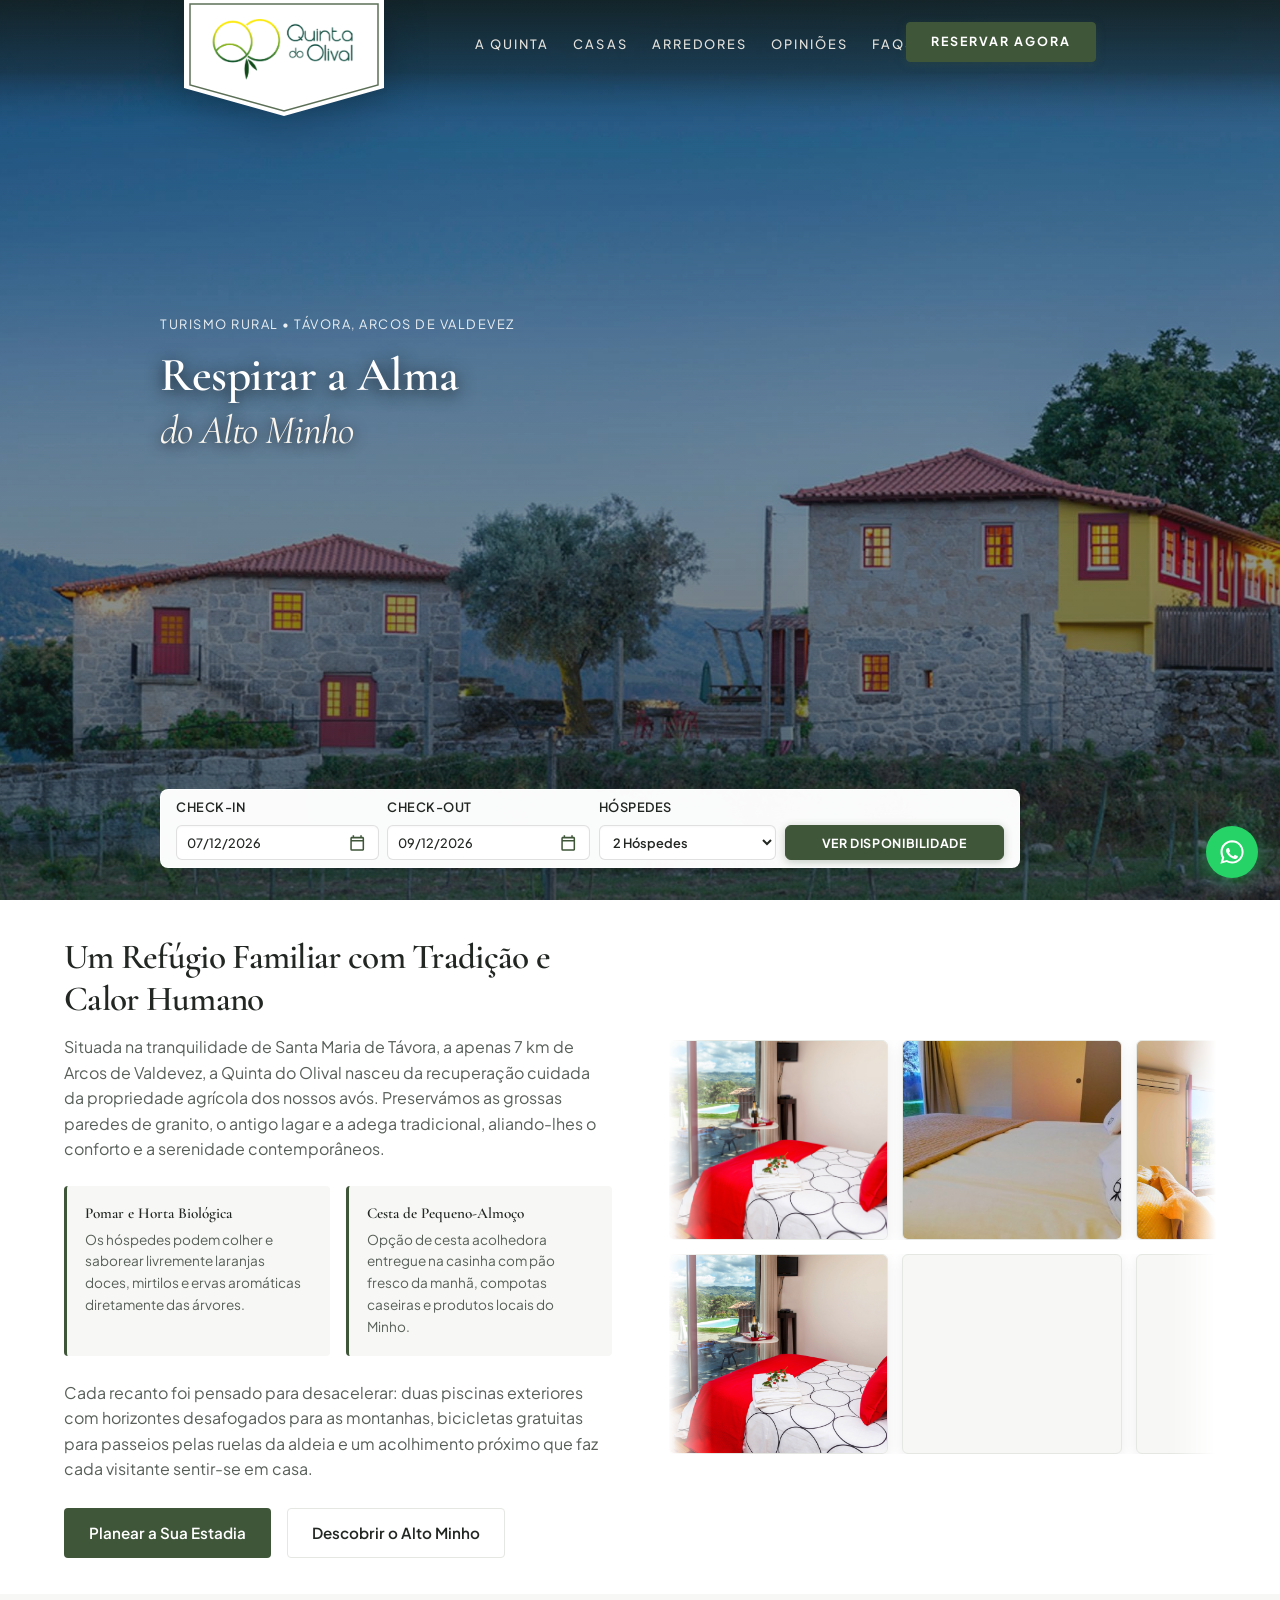
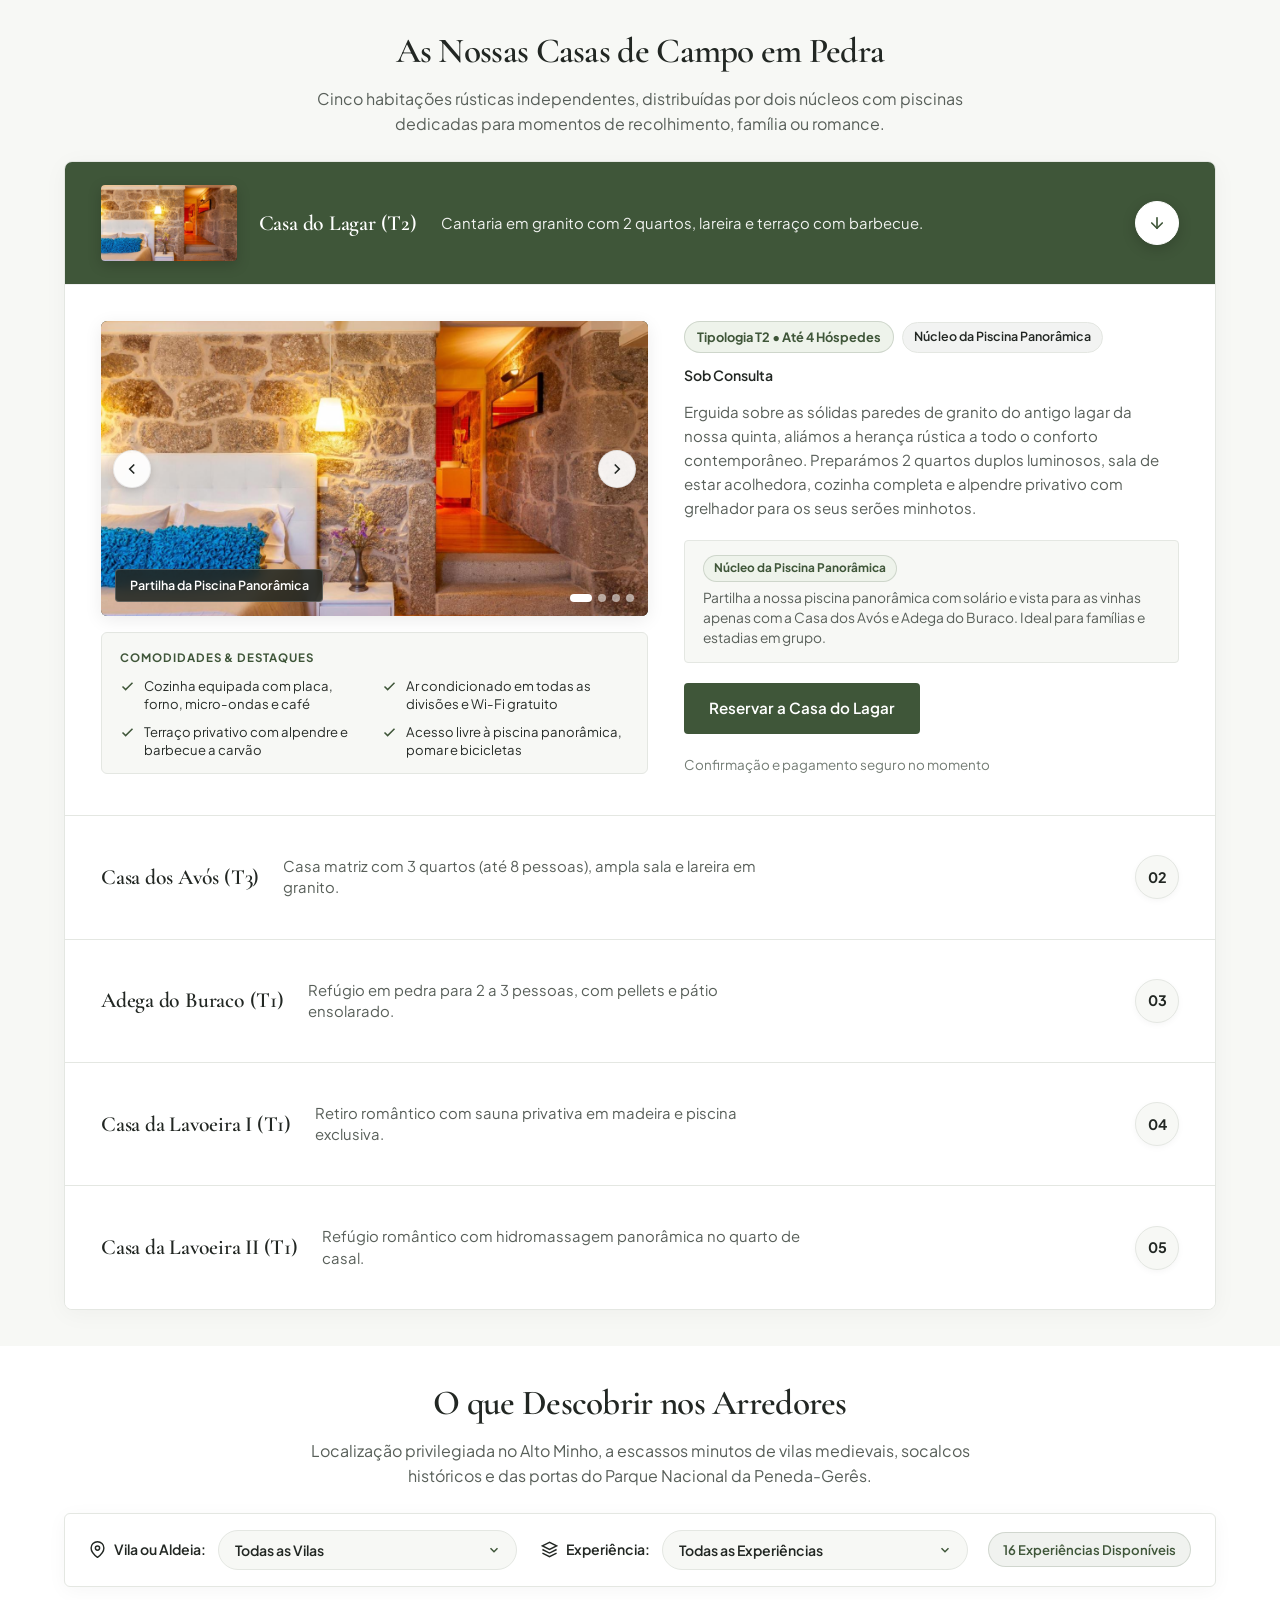
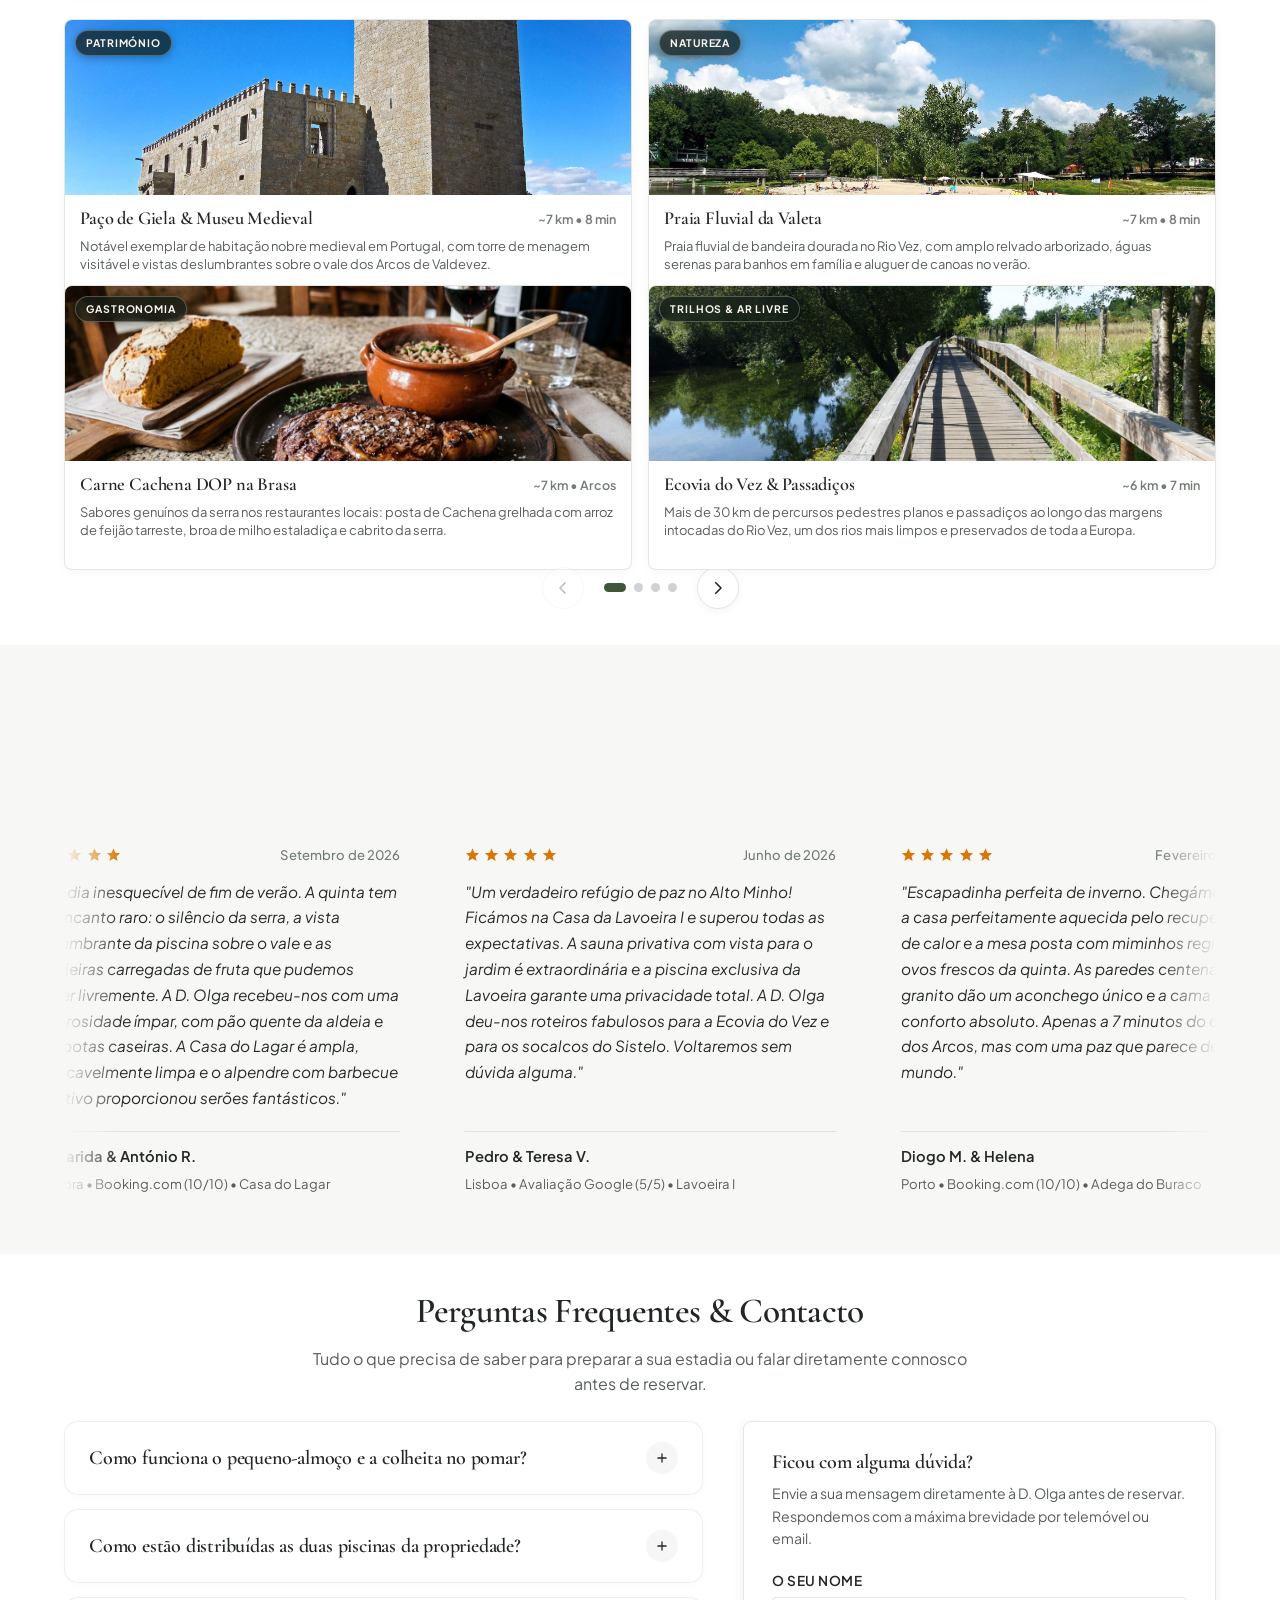
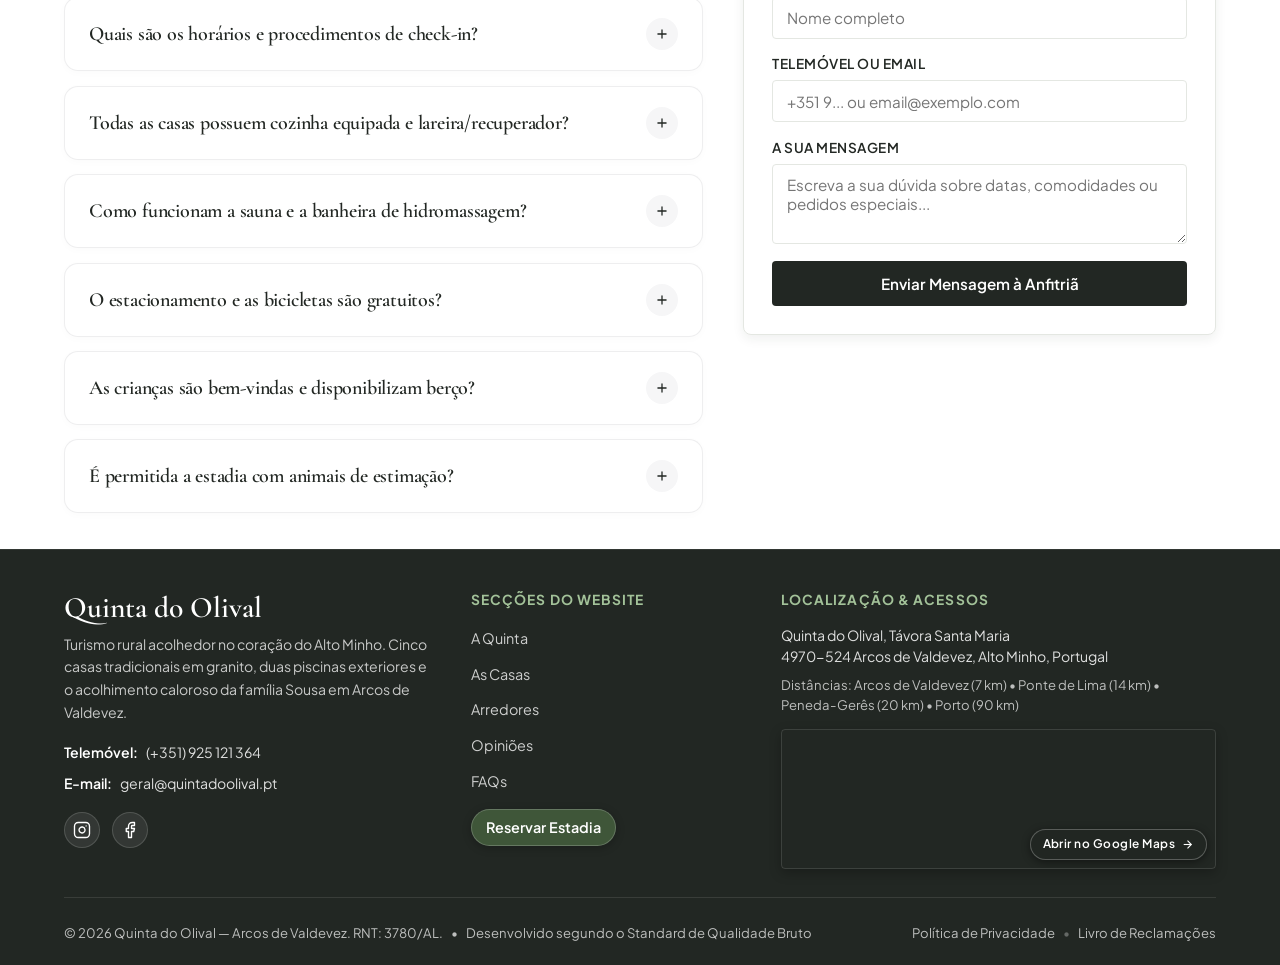
==== commit 6ce64965: "Refactor mobile responsiveness, navigation drawer, and accessibility" ====
--- a/index.html
+++ b/index.html
@@ -80,6 +80,14 @@
             <li><a href="#opinioes" class="nav-link">Opiniões</a></li>
             <li><a href="#faq-duvidas" class="nav-link">FAQs</a></li>
           </ul>
+          <div class="mobile-nav-footer">
+            <a href="reservas.html" class="mobile-nav-cta">Reservar Agora</a>
+            <a href="https://wa.me/351919894459?text=Ol%C3%A1%20D.%20Olga,%20gostaria%20de%20informa%C3%A7%C3%B5es%20sobre%20a%20Quinta%20do%20Olival." target="_blank" rel="noopener noreferrer" class="mobile-nav-contact">
+              <svg class="icon-svg-sm" viewBox="0 0 24 24"><path d="M6.62 10.79a15.05 15.05 0 006.59 6.59l2.2-2.2c.27-.27.67-.36 1.02-.24 1.12.37 2.33.57 3.57.57.55 0 1 .45 1 1V20c0 .55-.45 1-1 1-9.39 0-17-7.61-17-17 0-.55.45-1 1-1h3.5c.55 0 1 .45 1 1 0 1.25.2 2.45.57 3.57.11.35.03.74-.25 1.02l-2.2 2.2z"/></svg>
+              <span>Falar com D. Olga (+351 919 894 459)</span>
+            </a>
+            <p class="mobile-nav-locale">Távora • Arcos de Valdevez, Alto Minho</p>
+          </div>
         </nav>
 
         <!-- 3. Direita: Botão Reservar (Mais afastado, surge só quando a barra do Hero desaparecer) + Mobile Menu -->
@@ -243,9 +251,9 @@
         <!-- Acordeão em Arquivo (Estilo Hotel Odisej com Gaveta "File" e Carrossel de Imagens) -->
         <div class="houses-file-accordion" id="housesAccordion">
 
-          <!-- Casa 1: Casa do Lagar (T2) -->
-          <article class="house-file-item" data-unit="lagar">
-            <div class="house-file-header" role="button" aria-expanded="false" tabindex="0">
+          <!-- Casa 1: Casa do Lagar (T2) — Aberta por defeito para visualização imediata -->
+          <article class="house-file-item active" data-unit="lagar">
+            <div class="house-file-header" role="button" aria-expanded="true" tabindex="0">
               <div class="house-file-left">
                 <div class="house-file-thumb">
                   <img src="assets/images/lagar_cover.jpg" alt="Casa do Lagar" loading="lazy">
@@ -1614,14 +1622,17 @@
     </div>
   </footer>
 
-  <!-- Barra Fixa Mobile para Contacto e Reserva Rápida -->
-  <div class="mobile-bottom-bar">
-    <div class="mobile-bottom-bar-inner">
-      <a href="https://wa.me/351925121364?text=Ol%C3%A1%21%20Gostaria%20de%20consultar%20disponibilidade%20para%20a%20Quinta%20do%20Olival." class="btn btn-whatsapp" target="_blank" rel="noopener noreferrer">WhatsApp</a>
-      <a href="tel:+351925121364" class="btn btn-dark">Ligar</a>
-      <a href="reservas.html" class="btn btn-primary">Reservar</a>
-    </div>
-  </div>
+  <!-- Botão Flutuante Discreto WhatsApp (Hospitalidade Pessoal Bruto) -->
+  <a href="https://wa.me/351925121364?text=Ol%C3%A1%21%20Gostaria%20de%20consultar%20disponibilidade%20para%20a%20Quinta%20do%20Olival." 
+     class="floating-whatsapp-btn" 
+     aria-label="Falar com a D. Olga no WhatsApp" 
+     target="_blank" 
+     rel="noopener noreferrer"
+     title="Falar com a D. Olga">
+    <svg viewBox="0 0 24 24" width="28" height="28" fill="#FFFFFF">
+      <path d="M12.04 2c-5.46 0-9.91 4.45-9.91 9.91 0 1.75.46 3.45 1.32 4.95L2.05 22l5.25-1.38c1.45.79 3.08 1.21 4.74 1.21 5.46 0 9.91-4.45 9.91-9.91 0-2.65-1.03-5.14-2.9-7.01A9.82 9.82 0 0 0 12.04 2zm.01 1.67c2.2 0 4.26.86 5.82 2.42a8.19 8.19 0 0 1 2.41 5.83c0 4.54-3.7 8.24-8.24 8.24-1.44 0-2.85-.38-4.09-1.11l-.29-.17-3.12.82.83-3.04-.19-.31a8.19 8.19 0 0 1-1.26-4.43c0-4.54 3.69-8.25 8.24-8.25zm4.52 11.64c-.25-.13-1.47-.72-1.7-.81-.23-.08-.39-.13-.56.13-.17.25-.64.81-.79.97-.14.17-.29.19-.54.06-.25-.13-1.06-.39-2.02-1.25-.75-.67-1.25-1.49-1.4-1.74-.14-.25-.02-.39.11-.51.11-.11.25-.29.38-.44.13-.14.17-.25.25-.42.08-.17.04-.31-.02-.44-.06-.13-.56-1.35-.77-1.85-.2-.49-.41-.42-.56-.43h-.48c-.17 0-.44.06-.67.31-.23.25-.87.85-.87 2.07 0 1.22.89 2.4 1.01 2.57.13.17 1.75 2.67 4.24 3.75.59.26 1.06.41 1.42.52.6.19 1.14.16 1.57.1.48-.07 1.47-.6 1.68-1.18.21-.58.21-1.07.15-1.18-.06-.11-.23-.17-.48-.3z"/>
+    </svg>
+  </a>
 
   <script src="js/main.js"></script>
 </body>
--- a/css/style.css
+++ b/css/style.css
@@ -400,37 +400,59 @@
   box-shadow: 0 4px 14px rgba(63, 86, 57, 0.35);
 }
 
-/* Responsividade Mobile */
+/* Responsividade Mobile Header */
 @media (max-width: 900px) {
   .header-neptun {
-    padding: 0.75rem 1.25rem;
+    padding: 0.65rem 1rem;
+    background-color: rgba(255, 255, 255, calc(var(--scroll-p, 0) * 0.96 + (1 - var(--scroll-p, 0)) * 0.15));
+    backdrop-filter: blur(14px);
+    -webkit-backdrop-filter: blur(14px);
   }
   .header-neptun.header-scrolled {
-    padding: 0.55rem 1.25rem;
+    padding: 0.55rem 1rem;
+    background-color: rgba(255, 255, 255, 0.98);
+    box-shadow: 0 2px 14px rgba(0, 0, 0, 0.08);
+  }
+  .header-neptun::before {
+    display: none !important;
   }
   .neptun-header-inner {
     display: flex;
     justify-content: space-between;
     align-items: center;
+    width: 100%;
   }
   .neptun-header-left {
     display: flex;
     align-items: center;
+    width: auto !important;
+    position: static !important;
+  }
+  /* Oculta totalmente o banner SVG suspenso em mobile para não obstruir o ecrã */
+  .neptun-logo-aba {
+    display: none !important;
   }
   .neptun-original-logo {
-    height: 42px;
-    max-width: 160px;
+    height: 38px !important;
+    max-width: 145px !important;
+    width: auto !important;
     transform: none !important;
   }
   .header-scrolled .neptun-original-logo {
-    height: 36px;
-    transform: none !important;
+    height: 34px !important;
   }
   .neptun-header-center {
     display: none;
   }
   .neptun-header-right {
-    gap: 0.85rem;
+    display: flex;
+    align-items: center;
+    gap: 0.65rem;
+    min-width: auto;
+    margin-left: 0;
+    position: relative;
+    z-index: 10;
+    pointer-events: auto;
   }
   .neptun-lang-switch {
     display: none;
@@ -439,40 +461,140 @@
     display: none;
   }
   .mobile-menu-btn {
+    display: flex !important;
+    align-items: center;
+    justify-content: center;
+    width: 44px !important;
+    height: 44px !important;
+    min-width: 44px !important;
+    min-height: 44px !important;
+    border-radius: 50% !important;
+    background: rgba(255, 255, 255, 0.25) !important;
+    backdrop-filter: blur(8px) !important;
+    -webkit-backdrop-filter: blur(8px) !important;
+    border: 1px solid rgba(255, 255, 255, 0.45) !important;
+    color: #ffffff !important;
+    cursor: pointer;
+    padding: 0 !important;
+    position: relative;
+    z-index: 11;
+    pointer-events: auto;
+    transition: all 0.2s ease;
+    box-shadow: 0 2px 10px rgba(0, 0, 0, 0.2);
+  }
+  .mobile-menu-btn svg {
+    fill: currentColor;
+    width: 22px;
+    height: 22px;
+  }
+  .header-scrolled .mobile-menu-btn {
+    background: rgba(4, 82, 67, 0.08);
+    border-color: rgba(4, 82, 67, 0.18);
+    color: #045243;
+    box-shadow: none;
+  }
+  .neptun-header-center {
+    transform: none !important;
+  }
+  .neptun-nav {
+    display: none;
+  }
+  .neptun-nav.active {
+    display: flex !important;
+    position: fixed !important;
+    top: 56px !important;
+    left: 0 !important;
+    right: 0 !important;
+    bottom: 0 !important;
+    width: 100vw !important;
+    height: calc(100vh - 56px) !important;
+    height: calc(100dvh - 56px) !important;
+    background: #FFFFFF !important;
+    padding: 2rem 1.5rem 2.5rem !important;
+    flex-direction: column !important;
+    justify-content: space-between !important;
+    gap: 1.5rem !important;
+    overflow-y: auto !important;
+    z-index: 9999 !important;
+    border-top: 1px solid #E4E7E2;
+    transform: none !important;
+    box-shadow: 0 16px 36px rgba(0, 0, 0, 0.15);
+  }
+  .neptun-nav.active .nav-menu {
+    display: flex;
+    flex-direction: column;
+    align-items: stretch;
+    gap: 0;
+    width: 100%;
+  }
+  .neptun-nav.active .nav-link {
+    color: #272C28;
+    font-size: 1.15rem;
+    font-weight: 600;
+    padding: 1rem 0.25rem;
+    border-bottom: 1px solid #EEF1ED;
+    display: block;
+    width: 100%;
+    letter-spacing: 0.08em;
+  }
+  .neptun-nav.active .nav-link::after {
+    display: none;
+  }
+  .mobile-nav-footer {
+    display: flex !important;
+    flex-direction: column;
+    gap: 0.75rem;
+    margin-top: auto;
+    padding-top: 1.5rem;
+    border-top: 1px solid #E4E7E2;
+  }
+  .mobile-nav-cta {
     display: flex;
     align-items: center;
     justify-content: center;
-    color: #272C28;
-    background: none;
-    border: none;
-    cursor: pointer;
-    padding: 4px;
-  }
-  .neptun-nav {
-    display: none;
-  }
-  .neptun-nav.active {
+    width: 100%;
+    height: 48px;
+    background: #A2222E;
+    color: #FFFFFF !important;
+    font-family: var(--font-nav);
+    font-size: 0.95rem;
+    font-weight: 700;
+    text-transform: uppercase;
+    letter-spacing: 0.12em;
+    border-radius: 6px;
+    text-decoration: none;
+    box-shadow: 0 4px 14px rgba(162, 34, 46, 0.35);
+  }
+  .mobile-nav-contact {
     display: flex;
-    position: absolute;
-    top: 54px;
-    left: -1.25rem;
-    right: -1.25rem;
-    background: rgba(255, 255, 255, 0.98);
-    backdrop-filter: blur(16px);
-    -webkit-backdrop-filter: blur(16px);
-    padding: 1.5rem 1.75rem;
-    flex-direction: column;
-    gap: 1.25rem;
-    border-bottom: 1px solid #E4E7E2;
-    box-shadow: 0 10px 30px rgba(0, 0, 0, 0.08);
-  }
-  .neptun-nav.active .nav-menu {
-    flex-direction: column;
-    align-items: flex-start;
-    gap: 1.25rem;
-  }
-  .neptun-nav.active .nav-link {
-    color: #272C28;
+    align-items: center;
+    justify-content: center;
+    gap: 0.5rem;
+    width: 100%;
+    padding: 0.7rem 0.5rem;
+    color: #3F5639;
+    font-family: var(--font-body);
+    font-size: 0.88rem;
+    font-weight: 600;
+    text-decoration: none;
+  }
+  .mobile-nav-contact svg {
+    width: 16px;
+    height: 16px;
+    fill: currentColor;
+  }
+  .mobile-nav-locale {
+    text-align: center;
+    font-size: 0.75rem;
+    color: #717A6F;
+    letter-spacing: 0.04em;
+    margin: 0;
+  }
+}
+
+@media (min-width: 901px) {
+  .mobile-nav-footer {
+    display: none !important;
   }
 }
 
@@ -487,14 +609,10 @@
   box-shadow: 0 6px 18px rgba(162, 34, 46, 0.4);
 }
 
-.mobile-menu-btn {
-  display: none;
-  background: none;
-  border: none;
-  cursor: pointer;
-  padding: 0.5rem;
-  color: var(--dark-neutral);
-  line-height: 1;
+@media (min-width: 901px) {
+  .mobile-menu-btn {
+    display: none !important;
+  }
 }
 
 /* Hero Section (Above the Fold Integral & Sempre em Tela Cheia) */
@@ -1513,12 +1631,28 @@
     -webkit-line-clamp: unset;
     line-clamp: unset;
   }
+  .house-file-thumb,
   .house-file-header:hover .house-file-thumb,
   .house-file-item.active .house-file-thumb {
-    display: none;
+    display: block !important;
+    width: 64px !important;
+    height: 52px !important;
+    border-radius: 6px !important;
+    opacity: 1 !important;
+    transform: none !important;
+    margin-right: 0.75rem !important;
+    flex-shrink: 0 !important;
+  }
+  .house-file-thumb img {
+    width: 100% !important;
+    height: 100% !important;
+    object-fit: cover !important;
+  }
+  .house-file-header {
+    padding: 0.95rem 1rem !important;
   }
   .house-file-item.active .house-file-drawer {
-    padding: 1.25rem;
+    padding: 1.25rem 1rem !important;
   }
 }
 
@@ -2427,29 +2561,40 @@
     margin-right: auto;
   }
 
-  .mobile-menu-btn {
-    display: block;
-    order: 2;
-    margin-left: auto;
-  }
+  /* Menu Mobile button gerenciado na arquitetura do header */
 
   .mobile-bottom-bar {
-    display: block;
+    display: none !important;
   }
 
   body {
-    padding-bottom: 58px;
+    padding-bottom: 0;
   }
 
   .hero {
-    min-height: auto;
-    padding: 2.25rem 0 1.5rem 0;
+    min-height: 100svh;
+    padding: 76px 0 1.75rem 0;
+    display: flex;
+    flex-direction: column;
+    justify-content: space-between;
   }
 
   .hero-title {
     font-size: 1.85rem;
   }
 
+  .footer-grid {
+    grid-template-columns: 1fr;
+    gap: 2rem;
+  }
+
+  .footer-bottom {
+    flex-direction: column;
+    text-align: center;
+  }
+}
+
+@media (max-width: 640px) {
   .booking-form-horizontal {
     grid-template-columns: 1fr;
     gap: 0.75rem;
@@ -2457,16 +2602,6 @@
 
   .booking-form-horizontal .form-group-submit {
     grid-column: span 1;
-  }
-
-  .footer-grid {
-    grid-template-columns: 1fr;
-    gap: 2rem;
-  }
-
-  .footer-bottom {
-    flex-direction: column;
-    text-align: center;
   }
 }
 
@@ -3816,6 +3951,7 @@
   align-items: baseline;
   margin-bottom: 0.35rem;
   gap: 0.5rem;
+  flex-wrap: wrap;
 }
 
 .activity-title {
@@ -3824,9 +3960,11 @@
   line-height: 1.25;
   color: var(--text-primary);
   margin: 0;
-  white-space: nowrap;
+  white-space: normal;
+  display: -webkit-box;
+  -webkit-line-clamp: 2;
+  -webkit-box-orient: vertical;
   overflow: hidden;
-  text-overflow: ellipsis;
 }
 
 .activity-desc {
@@ -4573,5 +4711,251 @@
   box-shadow: 0 4px 14px rgba(63, 86, 57, 0.12);
 }
 
-
-
+/* ==========================================================================
+   Botão Flutuante Discreto WhatsApp (Mobile & Desktop)
+   ========================================================================== */
+.floating-whatsapp-btn {
+  position: fixed;
+  bottom: 22px;
+  right: 22px;
+  width: 52px;
+  height: 52px;
+  border-radius: 50%;
+  background-color: #25D366;
+  color: #FFFFFF;
+  display: flex;
+  align-items: center;
+  justify-content: center;
+  box-shadow: 0 4px 18px rgba(37, 211, 102, 0.4);
+  z-index: 990;
+  text-decoration: none;
+  transition: transform 0.25s var(--ease-organic), box-shadow 0.25s var(--ease-organic);
+}
+
+.floating-whatsapp-btn:hover {
+  transform: scale(1.08);
+  box-shadow: 0 6px 24px rgba(37, 211, 102, 0.55);
+}
+
+/* ==========================================================================
+   Responsividade Avançada da Página de Reservas (reservas.html)
+   ========================================================================== */
+.booking-personal-grid {
+  display: grid;
+  grid-template-columns: 1fr 1fr;
+  gap: 1rem;
+  margin-bottom: 1rem;
+}
+
+.booking-personal-grid .grid-span-full {
+  grid-column: span 2;
+}
+
+/* Métodos de Pagamento */
+.payment-methods-tabs {
+  display: grid;
+  grid-template-columns: repeat(3, 1fr);
+  gap: 0.85rem;
+  margin-bottom: 1.25rem;
+}
+
+.payment-tab-btn {
+  border: 1px solid var(--border-color);
+  background: var(--bg-white);
+  border-radius: var(--border-radius-md);
+  padding: 0.85rem 0.5rem;
+  text-align: center;
+  cursor: pointer;
+  transition: all 0.2s var(--ease-organic);
+}
+
+.payment-tab-title {
+  font-weight: 700;
+  font-size: 0.88rem;
+  color: var(--dark-neutral);
+}
+
+.payment-tab-sub {
+  font-size: 0.72rem;
+  color: var(--text-muted);
+  margin-top: 0.15rem;
+}
+
+/* Mobile Summary Pill */
+.mobile-summary-pill {
+  display: none;
+}
+
+@media (max-width: 992px) {
+  .mobile-summary-pill {
+    display: block;
+    background: #ffffff;
+    border: 1px solid rgba(63, 86, 57, 0.25);
+    border-radius: var(--border-radius-md);
+    padding: 0.85rem 1rem;
+    margin-bottom: 1.25rem;
+    box-shadow: 0 2px 10px rgba(0, 0, 0, 0.04);
+    cursor: pointer;
+    user-select: none;
+  }
+  .mobile-summary-pill-main {
+    display: flex;
+    align-items: center;
+    justify-content: space-between;
+    gap: 0.5rem;
+  }
+  .mobile-summary-pill-left {
+    display: flex;
+    flex-direction: column;
+    gap: 0.15rem;
+    font-size: 0.82rem;
+  }
+  .mobile-summary-pill-label {
+    font-size: 0.7rem;
+    text-transform: uppercase;
+    letter-spacing: 0.05em;
+    color: var(--text-muted);
+    font-weight: 600;
+  }
+  .mobile-summary-pill-unit {
+    font-weight: 700;
+    color: var(--dark-neutral);
+  }
+  .mobile-summary-pill-dates {
+    color: var(--text-secondary);
+    font-size: 0.78rem;
+  }
+  .mobile-summary-pill-right {
+    display: flex;
+    align-items: center;
+    gap: 0.4rem;
+    flex-shrink: 0;
+  }
+  .mobile-summary-pill-price {
+    font-weight: 700;
+    color: var(--primary-accent);
+    font-size: 0.95rem;
+  }
+  .mobile-summary-arrow {
+    transition: transform 0.22s ease;
+    color: var(--text-muted);
+  }
+  .mobile-summary-pill.open .mobile-summary-arrow {
+    transform: rotate(180deg);
+  }
+  .mobile-summary-pill-dropdown {
+    display: none;
+    margin-top: 0.75rem;
+    padding-top: 0.75rem;
+    border-top: 1px dashed var(--border-color);
+    font-size: 0.84rem;
+  }
+  .mobile-summary-pill.open .mobile-summary-pill-dropdown {
+    display: block;
+  }
+  .mobile-summary-row {
+    display: flex;
+    justify-content: space-between;
+    align-items: center;
+    padding: 0.25rem 0;
+    color: var(--text-secondary);
+  }
+  .mobile-summary-row strong {
+    color: var(--dark-neutral);
+  }
+  .mobile-summary-row.total {
+    margin-top: 0.4rem;
+    padding-top: 0.4rem;
+    border-top: 1px dashed var(--border-color);
+  }
+}
+
+/* Responsividade Mobile para Reservas */
+@media (max-width: 640px) {
+  .booking-header {
+    padding: 0.65rem 0;
+  }
+  .booking-header .container {
+    padding: 0 1rem;
+  }
+  .booking-logo-img {
+    height: 36px;
+    max-width: 135px;
+  }
+  .booking-brand-location {
+    font-size: 0.65rem;
+  }
+  .booking-header-actions {
+    gap: 0.5rem !important;
+  }
+  .booking-back-full {
+    display: none;
+  }
+  .booking-back-short {
+    display: inline;
+  }
+  .booking-phone-text {
+    display: none;
+  }
+  .booking-phone-btn {
+    width: 38px;
+    height: 38px;
+    border-radius: 50%;
+    border: 1px solid var(--border-color);
+    display: inline-flex !important;
+    align-items: center;
+    justify-content: center;
+    padding: 0 !important;
+  }
+  .booking-back-btn {
+    font-size: 0.8rem !important;
+    padding: 0.4rem 0.65rem !important;
+  }
+  .booking-personal-grid {
+    grid-template-columns: 1fr;
+    gap: 0.85rem;
+  }
+  .booking-personal-grid .grid-span-full {
+    grid-column: span 1;
+  }
+  .payment-methods-tabs {
+    grid-template-columns: 1fr;
+    gap: 0.65rem;
+  }
+  .payment-tab-btn {
+    display: flex;
+    align-items: center;
+    justify-content: space-between;
+    text-align: left;
+    padding: 0.85rem 1.15rem;
+    min-height: 48px;
+  }
+  .payment-tab-sub {
+    margin-top: 0;
+  }
+  .booking-step-block {
+    padding: 1.15rem;
+  }
+  .booking-step-title {
+    font-size: 1.02rem;
+    flex-wrap: wrap;
+    gap: 0.5rem;
+  }
+  .step-actions-bar .btn {
+    width: 100%;
+    padding: 0.95rem;
+    font-size: 0.95rem;
+    display: flex;
+    align-items: center;
+    justify-content: center;
+  }
+}
+
+@media (min-width: 641px) {
+  .booking-back-short {
+    display: none;
+  }
+}
+
+
+
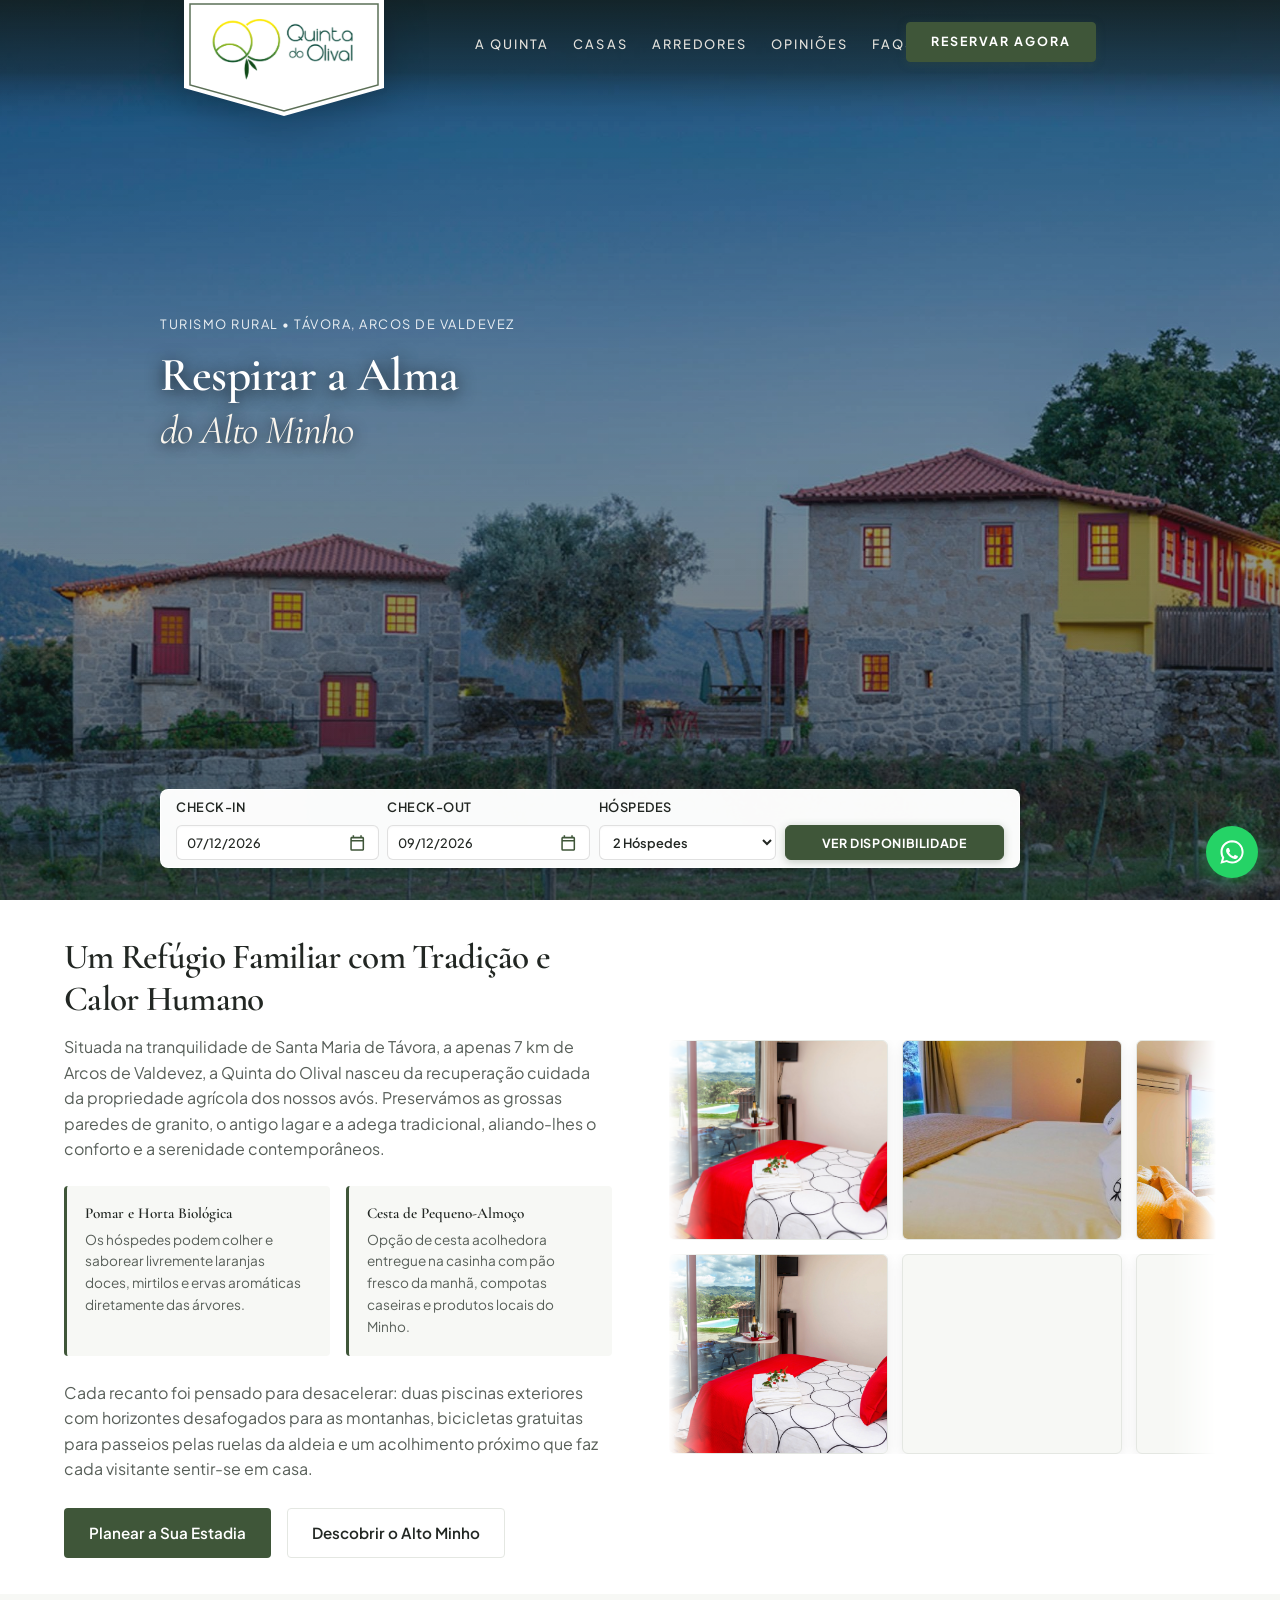
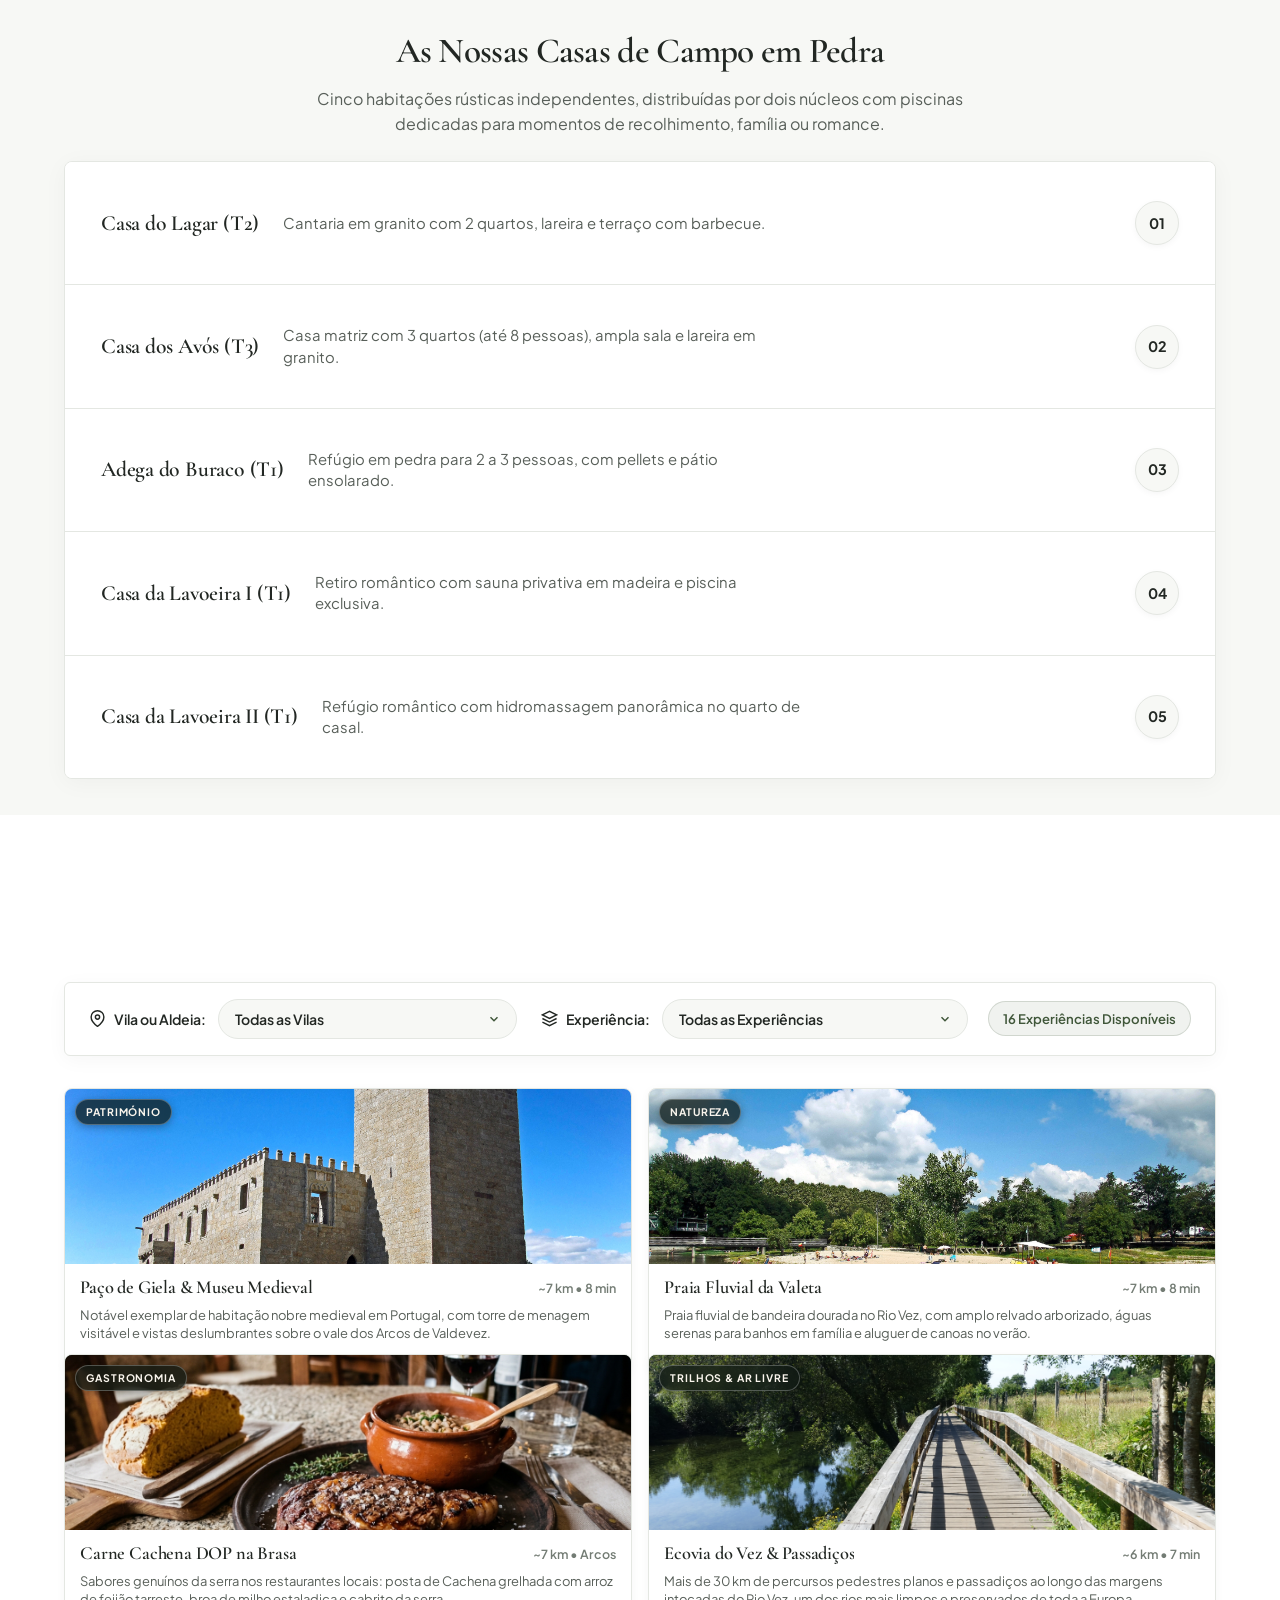
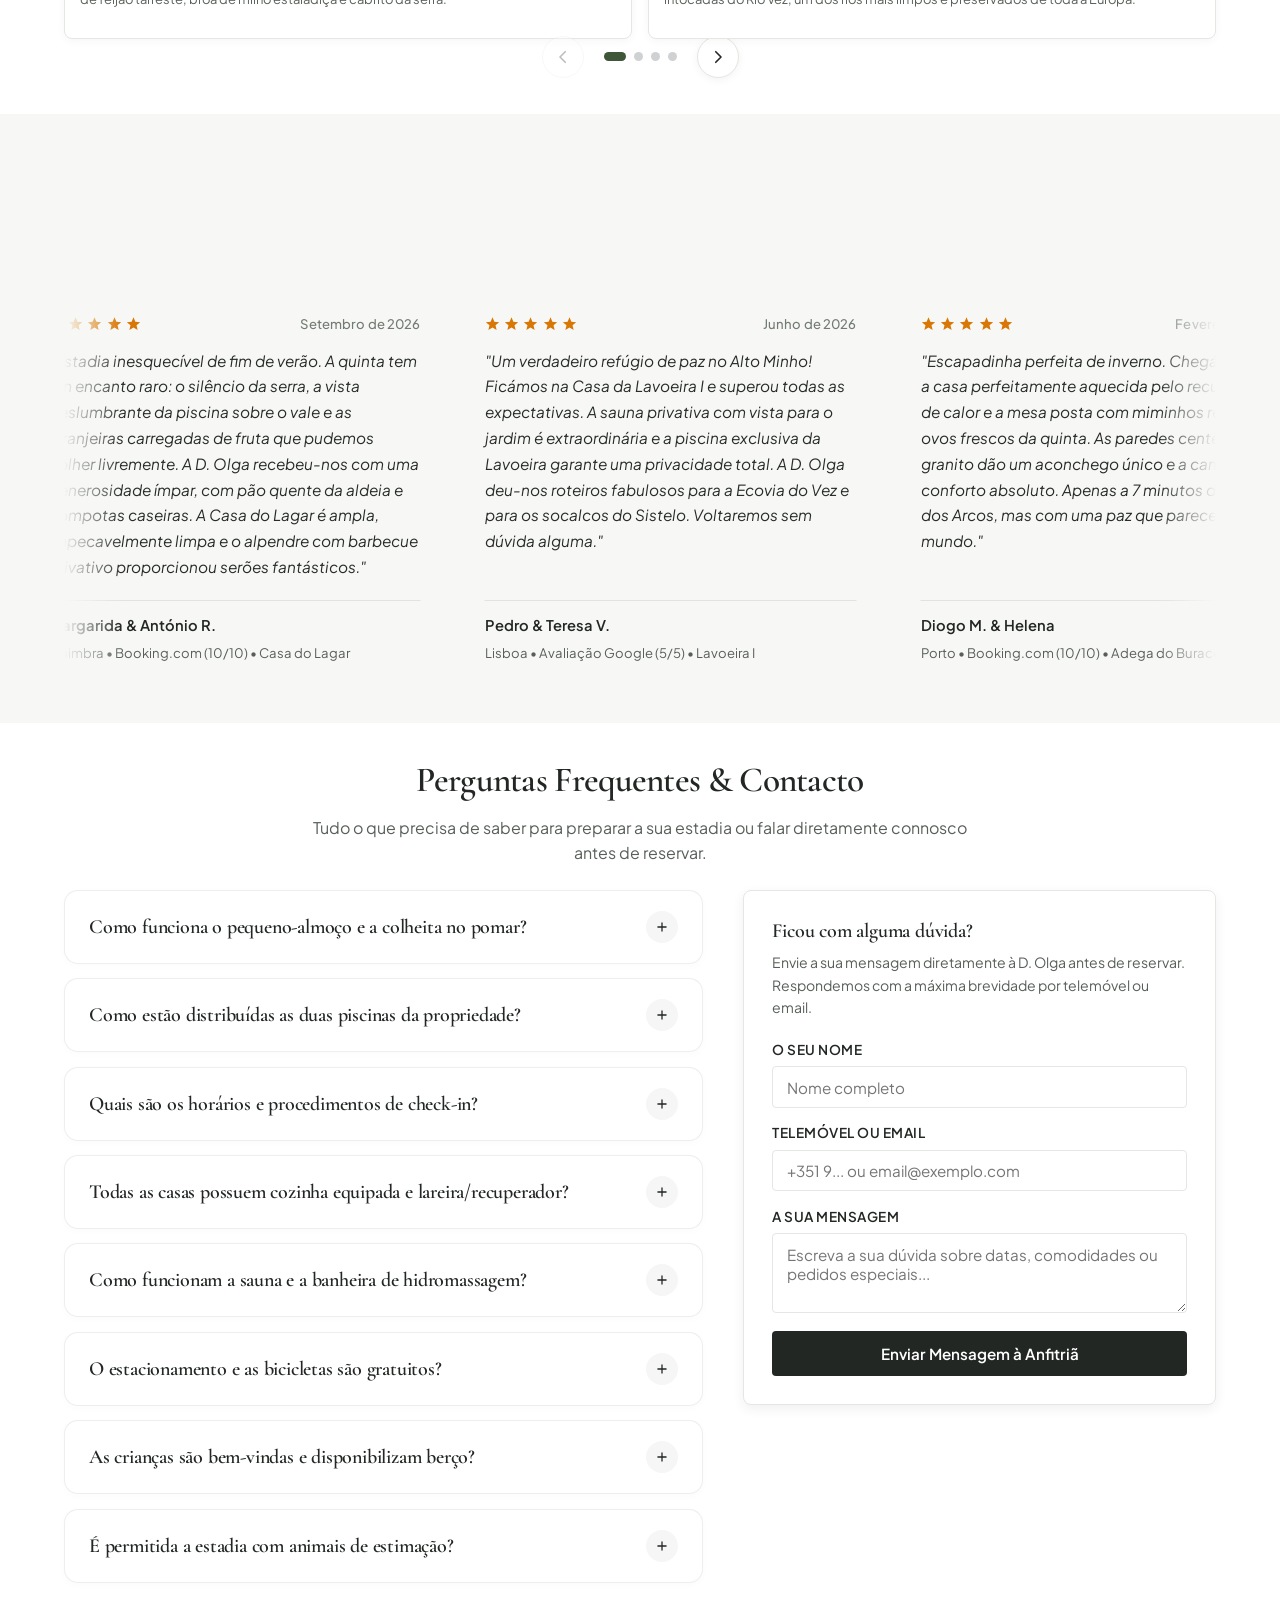
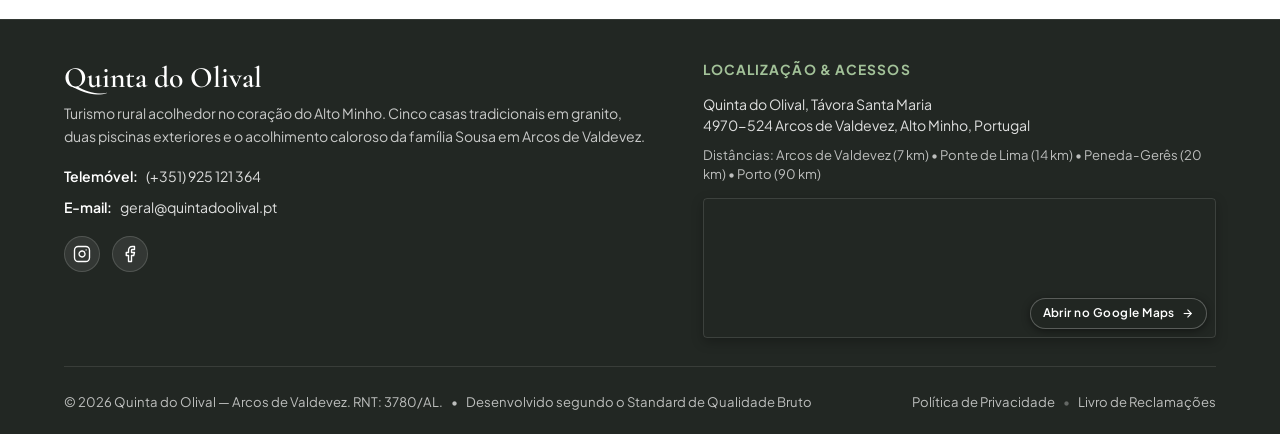
==== commit 373ced36: "Fix horizontal scrollbar, header logo crest, casas closed by default and eager images, swipeable act" ====
--- a/index.html
+++ b/index.html
@@ -251,12 +251,12 @@
         <!-- Acordeão em Arquivo (Estilo Hotel Odisej com Gaveta "File" e Carrossel de Imagens) -->
         <div class="houses-file-accordion" id="housesAccordion">
 
-          <!-- Casa 1: Casa do Lagar (T2) — Aberta por defeito para visualização imediata -->
-          <article class="house-file-item active" data-unit="lagar">
-            <div class="house-file-header" role="button" aria-expanded="true" tabindex="0">
+          <!-- Casa 1: Casa do Lagar (T2) -->
+          <article class="house-file-item" data-unit="lagar">
+            <div class="house-file-header" role="button" aria-expanded="false" tabindex="0">
               <div class="house-file-left">
                 <div class="house-file-thumb">
-                  <img src="assets/images/lagar_cover.jpg" alt="Casa do Lagar" loading="lazy">
+                  <img src="assets/images/lagar_cover.jpg" alt="Casa do Lagar" >
                 </div>
                 <div class="house-file-text">
                   <h3 class="house-file-title">Casa do Lagar (T2)</h3>
@@ -280,16 +280,16 @@
                   <div class="unit-carousel-wrap" data-carousel="lagar">
                     <div class="unit-carousel-track">
                       <div class="unit-carousel-slide">
-                        <img src="assets/images/lagar_1.jpg" alt="Casa do Lagar — Fachada e Escadaria de Granito" loading="lazy">
-                      </div>
-                      <div class="unit-carousel-slide">
-                        <img src="assets/images/lagar_2.jpg" alt="Casa do Lagar — Sala de Estar e Refeições em Open Space" loading="lazy">
-                      </div>
-                      <div class="unit-carousel-slide">
-                        <img src="assets/images/lagar_3.jpg" alt="Casa do Lagar — Quarto de Casal com Vigas de Madeira" loading="lazy">
-                      </div>
-                      <div class="unit-carousel-slide">
-                        <img src="assets/images/lagar_4.jpg" alt="Casa do Lagar — Quarto Twin com Vista para a Serra" loading="lazy">
+                        <img src="assets/images/lagar_1.jpg" alt="Casa do Lagar — Fachada e Escadaria de Granito" >
+                      </div>
+                      <div class="unit-carousel-slide">
+                        <img src="assets/images/lagar_2.jpg" alt="Casa do Lagar — Sala de Estar e Refeições em Open Space" >
+                      </div>
+                      <div class="unit-carousel-slide">
+                        <img src="assets/images/lagar_3.jpg" alt="Casa do Lagar — Quarto de Casal com Vigas de Madeira" >
+                      </div>
+                      <div class="unit-carousel-slide">
+                        <img src="assets/images/lagar_4.jpg" alt="Casa do Lagar — Quarto Twin com Vista para a Serra" >
                       </div>
                     </div>
                     <span class="unit-carousel-badge">Partilha da Piscina Panorâmica</span>
@@ -361,7 +361,7 @@
             <div class="house-file-header" role="button" aria-expanded="false" tabindex="0">
               <div class="house-file-left">
                 <div class="house-file-thumb">
-                  <img src="assets/images/avos_cover.jpg" alt="Casa dos Avós" loading="lazy">
+                  <img src="assets/images/avos_cover.jpg" alt="Casa dos Avós" >
                 </div>
                 <div class="house-file-text">
                   <h3 class="house-file-title">Casa dos Avós (T3)</h3>
@@ -384,16 +384,16 @@
                   <div class="unit-carousel-wrap" data-carousel="avos">
                     <div class="unit-carousel-track">
                       <div class="unit-carousel-slide">
-                        <img src="assets/images/avos_1.jpg" alt="Casa dos Avós — Pátio Tradicional com Mesa de Pedra sob Oliveira" loading="lazy">
-                      </div>
-                      <div class="unit-carousel-slide">
-                        <img src="assets/images/avos_2.jpg" alt="Casa dos Avós — Suite Principal com Paredes Originais em Pedra" loading="lazy">
-                      </div>
-                      <div class="unit-carousel-slide">
-                        <img src="assets/images/avos_3.jpg" alt="Casa dos Avós — Sala de Convívio Senhorial com Lareira" loading="lazy">
-                      </div>
-                      <div class="unit-carousel-slide">
-                        <img src="assets/images/avos_4.jpg" alt="Casa dos Avós — Sala de Jantar e Cozinha Regional Ampla" loading="lazy">
+                        <img src="assets/images/avos_1.jpg" alt="Casa dos Avós — Pátio Tradicional com Mesa de Pedra sob Oliveira" >
+                      </div>
+                      <div class="unit-carousel-slide">
+                        <img src="assets/images/avos_2.jpg" alt="Casa dos Avós — Suite Principal com Paredes Originais em Pedra" >
+                      </div>
+                      <div class="unit-carousel-slide">
+                        <img src="assets/images/avos_3.jpg" alt="Casa dos Avós — Sala de Convívio Senhorial com Lareira" >
+                      </div>
+                      <div class="unit-carousel-slide">
+                        <img src="assets/images/avos_4.jpg" alt="Casa dos Avós — Sala de Jantar e Cozinha Regional Ampla" >
                       </div>
                     </div>
                     <span class="unit-carousel-badge">Partilha da Piscina Panorâmica</span>
@@ -465,7 +465,7 @@
             <div class="house-file-header" role="button" aria-expanded="false" tabindex="0">
               <div class="house-file-left">
                 <div class="house-file-thumb">
-                  <img src="assets/images/adega_cover.jpg" alt="Adega do Buraco" loading="lazy">
+                  <img src="assets/images/adega_cover.jpg" alt="Adega do Buraco" >
                 </div>
                 <div class="house-file-text">
                   <h3 class="house-file-title">Adega do Buraco (T1)</h3>
@@ -488,16 +488,16 @@
                   <div class="unit-carousel-wrap" data-carousel="adega">
                     <div class="unit-carousel-track">
                       <div class="unit-carousel-slide">
-                        <img src="assets/images/adega_1.jpg" alt="Adega do Buraco — Quarto com Janela Panorâmica para a Natureza" loading="lazy">
-                      </div>
-                      <div class="unit-carousel-slide">
-                        <img src="assets/images/adega_2.jpg" alt="Adega do Buraco — Sala Rústica com Lareira Tradicional de Cantaria" loading="lazy">
-                      </div>
-                      <div class="unit-carousel-slide">
-                        <img src="assets/images/adega_3.jpg" alt="Adega do Buraco — Casa de Banho em Pedra Natural" loading="lazy">
-                      </div>
-                      <div class="unit-carousel-slide">
-                        <img src="assets/images/adega_4.jpg" alt="Adega do Buraco — Kitchenette Equipada e Zona de Refeições" loading="lazy">
+                        <img src="assets/images/adega_1.jpg" alt="Adega do Buraco — Quarto com Janela Panorâmica para a Natureza" >
+                      </div>
+                      <div class="unit-carousel-slide">
+                        <img src="assets/images/adega_2.jpg" alt="Adega do Buraco — Sala Rústica com Lareira Tradicional de Cantaria" >
+                      </div>
+                      <div class="unit-carousel-slide">
+                        <img src="assets/images/adega_3.jpg" alt="Adega do Buraco — Casa de Banho em Pedra Natural" >
+                      </div>
+                      <div class="unit-carousel-slide">
+                        <img src="assets/images/adega_4.jpg" alt="Adega do Buraco — Kitchenette Equipada e Zona de Refeições" >
                       </div>
                     </div>
                     <span class="unit-carousel-badge">Partilha da Piscina Panorâmica</span>
@@ -569,7 +569,7 @@
             <div class="house-file-header" role="button" aria-expanded="false" tabindex="0">
               <div class="house-file-left">
                 <div class="house-file-thumb">
-                  <img src="assets/images/lavoeira1_cover.jpg" alt="Casa da Lavoeira I com Sauna" loading="lazy">
+                  <img src="assets/images/lavoeira1_cover.jpg" alt="Casa da Lavoeira I com Sauna" >
                 </div>
                 <div class="house-file-text">
                   <h3 class="house-file-title">Casa da Lavoeira I (T1)</h3>
@@ -592,16 +592,16 @@
                   <div class="unit-carousel-wrap" data-carousel="lavoeira1">
                     <div class="unit-carousel-track">
                       <div class="unit-carousel-slide">
-                        <img src="assets/images/lavoeira1_1.jpg" alt="Casa da Lavoeira I — Fachada Independente em Pedra e Jardim Relvado" loading="lazy">
-                      </div>
-                      <div class="unit-carousel-slide">
-                        <img src="assets/images/lavoeira1_2.jpg" alt="Casa da Lavoeira I — Sauna Privativa em Madeira Nórdica" loading="lazy">
-                      </div>
-                      <div class="unit-carousel-slide">
-                        <img src="assets/images/lavoeira1_3.jpg" alt="Casa da Lavoeira I — Sala de Estar com Salamandra a Lenha" loading="lazy">
-                      </div>
-                      <div class="unit-carousel-slide">
-                        <img src="assets/images/lavoeira1_4.jpg" alt="Casa da Lavoeira I — Quarto de Casal Iluminado e Acolhedor" loading="lazy">
+                        <img src="assets/images/lavoeira1_1.jpg" alt="Casa da Lavoeira I — Fachada Independente em Pedra e Jardim Relvado" >
+                      </div>
+                      <div class="unit-carousel-slide">
+                        <img src="assets/images/lavoeira1_2.jpg" alt="Casa da Lavoeira I — Sauna Privativa em Madeira Nórdica" >
+                      </div>
+                      <div class="unit-carousel-slide">
+                        <img src="assets/images/lavoeira1_3.jpg" alt="Casa da Lavoeira I — Sala de Estar com Salamandra a Lenha" >
+                      </div>
+                      <div class="unit-carousel-slide">
+                        <img src="assets/images/lavoeira1_4.jpg" alt="Casa da Lavoeira I — Quarto de Casal Iluminado e Acolhedor" >
                       </div>
                     </div>
                     <span class="unit-carousel-badge">Piscina Exclusiva da Lavoeira</span>
@@ -673,7 +673,7 @@
             <div class="house-file-header" role="button" aria-expanded="false" tabindex="0">
               <div class="house-file-left">
                 <div class="house-file-thumb">
-                  <img src="assets/images/lavoeira2_cover.jpg" alt="Casa da Lavoeira II com Banheira de Hidromassagem" loading="lazy">
+                  <img src="assets/images/lavoeira2_cover.jpg" alt="Casa da Lavoeira II com Banheira de Hidromassagem" >
                 </div>
                 <div class="house-file-text">
                   <h3 class="house-file-title">Casa da Lavoeira II (T1)</h3>
@@ -696,16 +696,16 @@
                   <div class="unit-carousel-wrap" data-carousel="lavoeira2">
                     <div class="unit-carousel-track">
                       <div class="unit-carousel-slide">
-                        <img src="assets/images/lavoeira2_1.jpg" alt="Casa da Lavoeira II — Banheira de Hidromassagem Redonda Panorâmica" loading="lazy">
-                      </div>
-                      <div class="unit-carousel-slide">
-                        <img src="assets/images/lavoeira2_2.jpg" alt="Casa da Lavoeira II — Quarto Romântico com Vistas Abertas" loading="lazy">
-                      </div>
-                      <div class="unit-carousel-slide">
-                        <img src="assets/images/lavoeira2_3.jpg" alt="Casa da Lavoeira II — Sala de Estar com Lareira em Pedra" loading="lazy">
-                      </div>
-                      <div class="unit-carousel-slide">
-                        <img src="assets/images/lavoeira2_4.jpg" alt="Casa da Lavoeira II — Terraço Exterior com Alpendre Privativo" loading="lazy">
+                        <img src="assets/images/lavoeira2_1.jpg" alt="Casa da Lavoeira II — Banheira de Hidromassagem Redonda Panorâmica" >
+                      </div>
+                      <div class="unit-carousel-slide">
+                        <img src="assets/images/lavoeira2_2.jpg" alt="Casa da Lavoeira II — Quarto Romântico com Vistas Abertas" >
+                      </div>
+                      <div class="unit-carousel-slide">
+                        <img src="assets/images/lavoeira2_3.jpg" alt="Casa da Lavoeira II — Sala de Estar com Lareira em Pedra" >
+                      </div>
+                      <div class="unit-carousel-slide">
+                        <img src="assets/images/lavoeira2_4.jpg" alt="Casa da Lavoeira II — Terraço Exterior com Alpendre Privativo" >
                       </div>
                     </div>
                     <span class="unit-carousel-badge">Piscina Exclusiva da Lavoeira</span>
@@ -1567,20 +1567,7 @@
           </div>
         </div>
 
-        <!-- Coluna 2: Secções do Website na Vertical -->
-        <div class="footer-col">
-          <h4>Secções do Website</h4>
-          <ul class="footer-vertical-nav">
-            <li><a href="#experiencia" class="footer-nav-link">A Quinta</a></li>
-            <li><a href="#espaco-casas" class="footer-nav-link">As Casas</a></li>
-            <li><a href="#arredores" class="footer-nav-link">Arredores</a></li>
-            <li><a href="#opinioes" class="footer-nav-link">Opiniões</a></li>
-            <li><a href="#faq-duvidas" class="footer-nav-link">FAQs</a></li>
-            <li><a href="reservas.html" class="footer-nav-link footer-nav-highlight">Reservar Estadia</a></li>
-          </ul>
-        </div>
-
-        <!-- Coluna 3: Localização & Mapa Embed com CTA Interno -->
+        <!-- Coluna 2: Localização & Mapa Embed com CTA Interno -->
         <div class="footer-col">
           <h4>Localização &amp; Acessos</h4>
           <p class="footer-location-text">
--- a/css/style.css
+++ b/css/style.css
@@ -61,7 +61,16 @@
   padding: 0;
 }
 
+html {
+  overflow-x: hidden;
+  max-width: 100vw;
+  scroll-behavior: smooth;
+}
+
 body {
+  overflow-x: hidden;
+  max-width: 100vw;
+  position: relative;
   font-family: var(--font-body);
   color: var(--text-primary);
   background-color: var(--bg-white);
@@ -425,21 +434,39 @@
   .neptun-header-left {
     display: flex;
     align-items: center;
-    width: auto !important;
-    position: static !important;
-  }
-  /* Oculta totalmente o banner SVG suspenso em mobile para não obstruir o ecrã */
+    justify-content: center;
+    width: 135px !important;
+    position: relative !important;
+    z-index: 2;
+  }
+  /* Aba suspensa compacta e elegante para mobile (alto contraste & brasão rústico) */
   .neptun-logo-aba {
-    display: none !important;
+    display: block !important;
+    position: absolute !important;
+    top: -0.75rem !important;
+    left: 0 !important;
+    width: 135px !important;
+    height: 76px !important;
+    z-index: 1;
+    pointer-events: none;
+    filter: drop-shadow(0 6px 14px rgba(0, 0, 0, 0.22));
+    transform: translateY(calc(var(--scroll-p, 0) * -115%));
+    opacity: calc(1 - var(--scroll-p, 0) * 0.95);
+    transition: transform 0.22s cubic-bezier(0.16, 1, 0.3, 1),
+                opacity 0.2s ease;
   }
   .neptun-original-logo {
-    height: 38px !important;
-    max-width: 145px !important;
+    height: 36px !important;
+    max-width: 118px !important;
     width: auto !important;
     transform: none !important;
+    position: relative;
+    z-index: 2;
+    margin-top: 2px;
   }
   .header-scrolled .neptun-original-logo {
     height: 34px !important;
+    margin-top: 0;
   }
   .neptun-header-center {
     display: none;
@@ -1613,6 +1640,8 @@
   }
   .unit-carousel-wrap {
     height: 250px;
+    background-color: #f4f6f3 !important;
+    border-radius: 8px !important;
   }
   .house-drawer-features {
     grid-template-columns: 1fr;
@@ -1642,6 +1671,9 @@
     transform: none !important;
     margin-right: 0.75rem !important;
     flex-shrink: 0 !important;
+    background-color: #f4f6f3 !important;
+    border: 1px solid rgba(0, 0, 0, 0.08) !important;
+    box-shadow: 0 2px 6px rgba(0, 0, 0, 0.06) !important;
   }
   .house-file-thumb img {
     width: 100% !important;
@@ -2228,8 +2260,8 @@
 
 .footer-grid {
   display: grid;
-  grid-template-columns: 1.15fr 0.85fr 1.35fr;
-  gap: 36px;
+  grid-template-columns: 1.15fr 1fr;
+  gap: 48px;
   margin-bottom: 28px;
 }
 
@@ -2428,25 +2460,25 @@
   justify-content: space-between;
   align-items: center;
   gap: 20px;
-  flex-wrap: nowrap;
+  flex-wrap: wrap;
   padding-top: 24px;
   border-top: 1px solid rgba(255, 255, 255, 0.1);
   font-size: 0.82rem;
   color: rgba(255, 255, 255, 0.7);
-  white-space: nowrap;
 }
 
 .footer-bottom-info {
-  display: inline-flex;
+  display: flex;
   align-items: center;
   gap: 8px;
-  flex-wrap: nowrap;
+  flex-wrap: wrap;
 }
 
 .footer-legal-links {
-  display: inline-flex;
+  display: flex;
   align-items: center;
   gap: 8px;
+  flex-wrap: wrap;
 }
 
 .footer-legal-links a {
@@ -2591,6 +2623,22 @@
   .footer-bottom {
     flex-direction: column;
     text-align: center;
+    gap: 0.75rem;
+    padding-top: 1.25rem;
+  }
+
+  .footer-bottom-info {
+    justify-content: center;
+    text-align: center;
+    white-space: normal !important;
+    font-size: 0.75rem;
+    line-height: 1.5;
+  }
+
+  .footer-legal-links {
+    justify-content: center;
+    text-align: center;
+    white-space: normal !important;
   }
 }
 
@@ -4483,6 +4531,43 @@
   .booking-units-grid {
     grid-template-columns: 1fr;
   }
+
+  /* Atividades: Deslize lateral suave (swipe) sem necessidade de botões */
+  .activities-grid {
+    display: flex !important;
+    flex-direction: row !important;
+    flex-wrap: nowrap !important;
+    overflow-x: auto !important;
+    overflow-y: hidden !important;
+    scroll-snap-type: x mandatory !important;
+    -webkit-overflow-scrolling: touch !important;
+    gap: 1rem !important;
+    padding: 0.25rem 0.25rem 1.15rem !important;
+    scrollbar-width: none !important;
+  }
+  .activities-grid::-webkit-scrollbar {
+    display: none !important;
+  }
+  .activities-grid .activity-card {
+    flex: 0 0 85% !important;
+    max-width: 85% !important;
+    min-width: 275px !important;
+    scroll-snap-align: start !important;
+    margin-bottom: 0 !important;
+  }
+  .activities-grid .town-feature-row {
+    flex: 0 0 90% !important;
+    max-width: 90% !important;
+    min-width: 285px !important;
+    scroll-snap-align: start !important;
+    margin-bottom: 0 !important;
+  }
+  .activities-pagination-controls {
+    display: none !important;
+  }
+  .carousel-arrow-btn {
+    display: none !important;
+  }
 }
 
 /* Campos de Faturação */
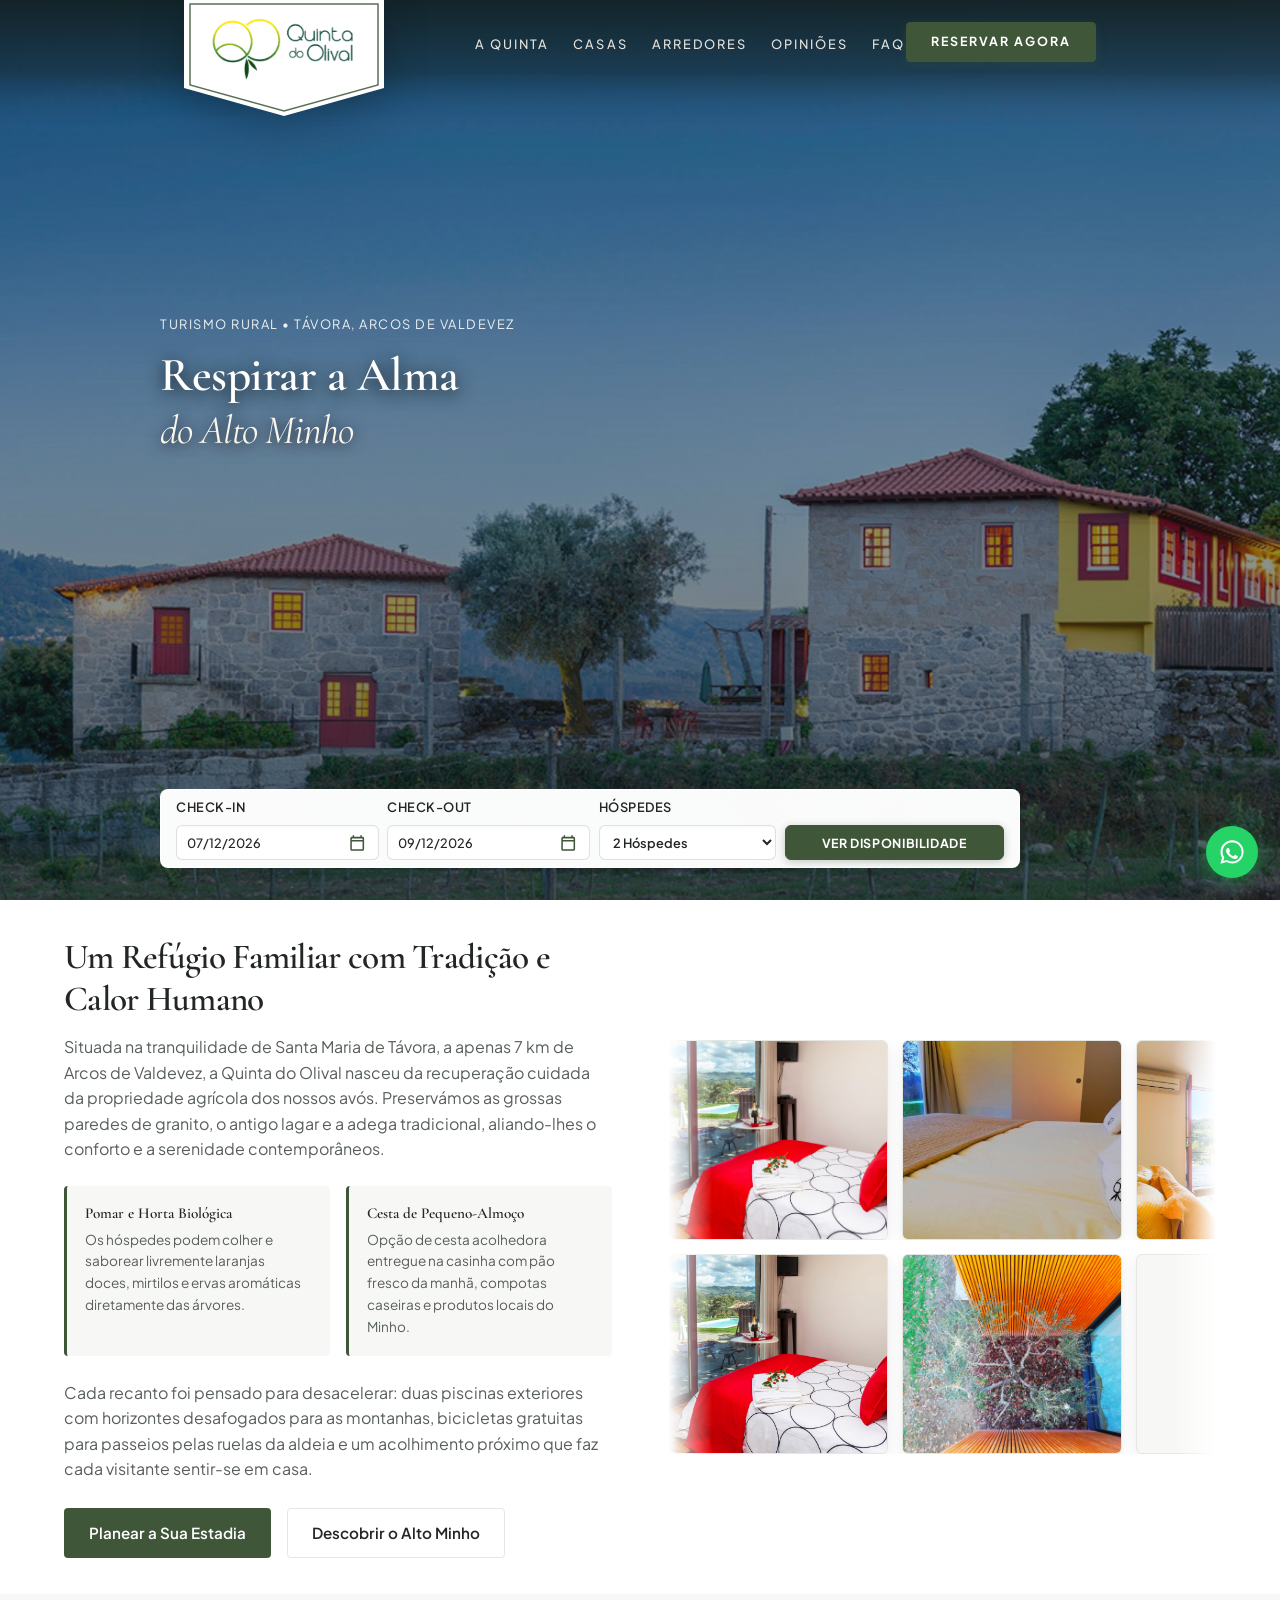
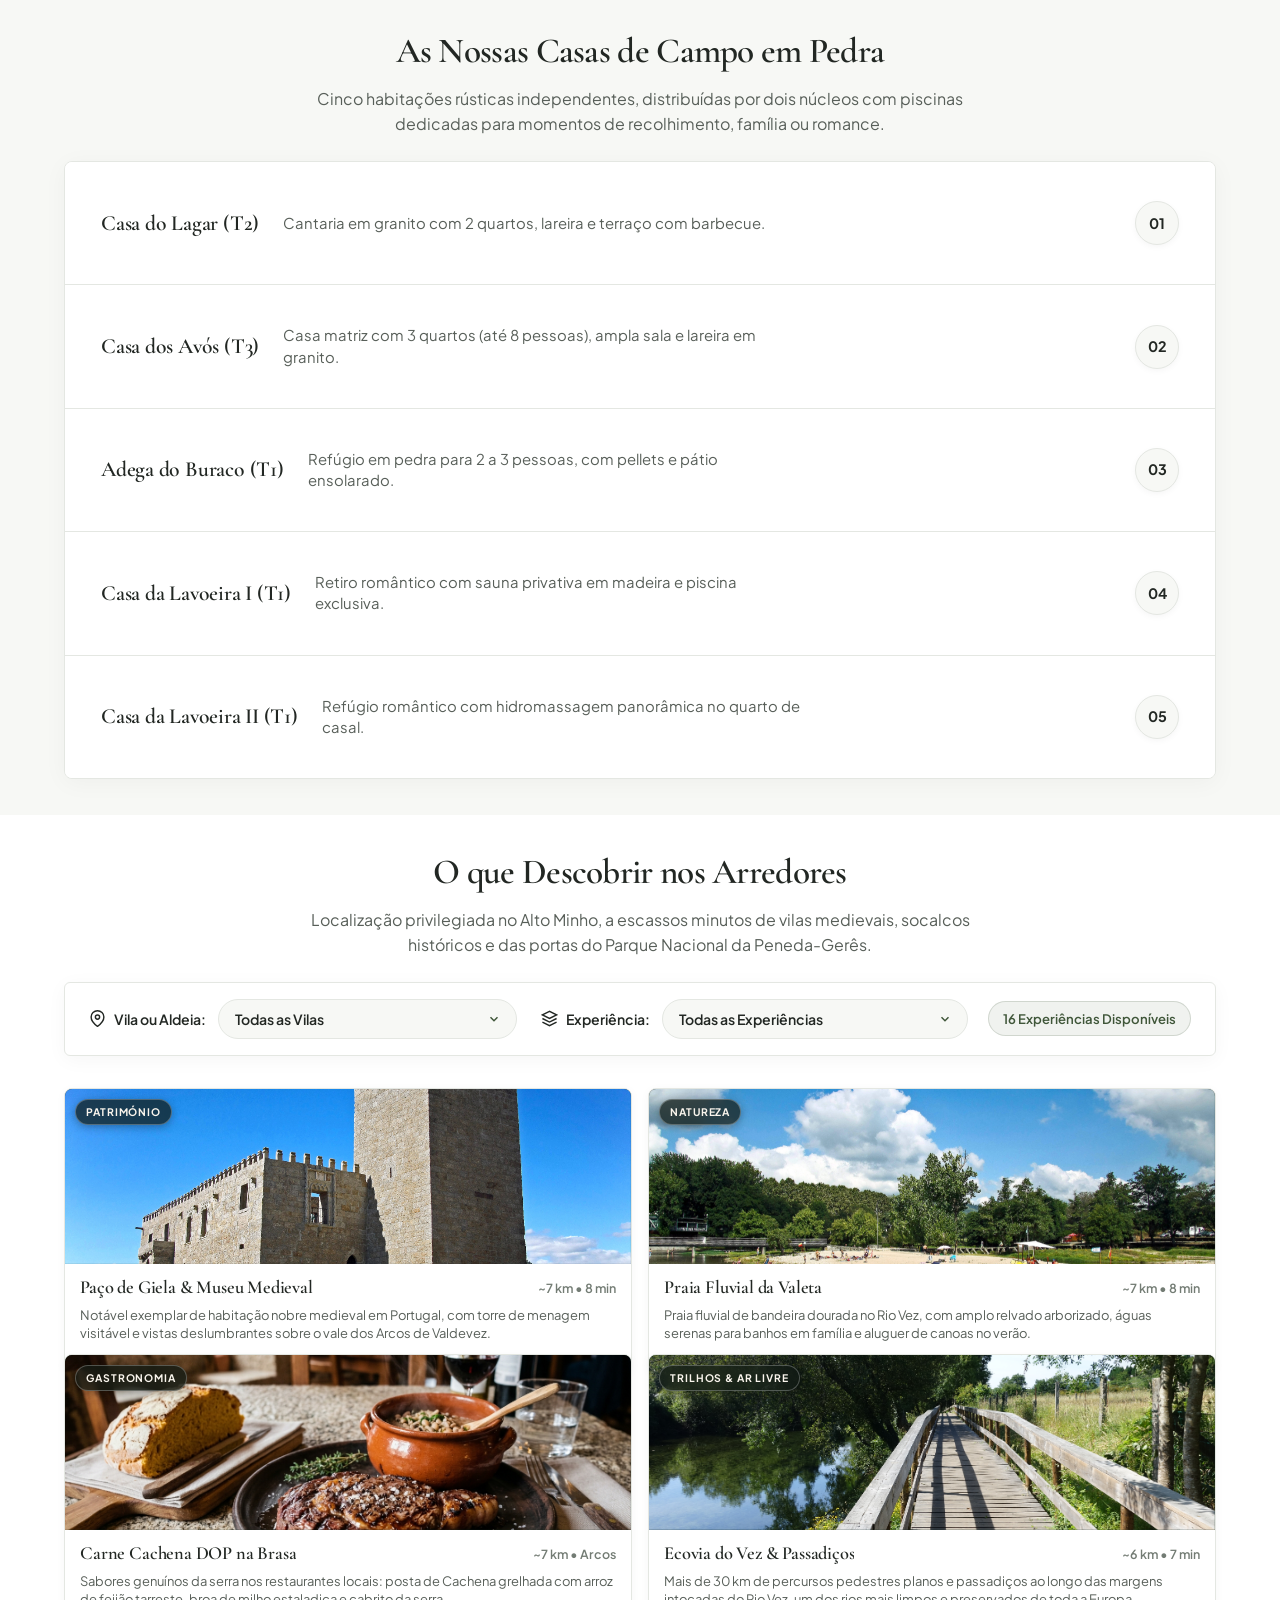
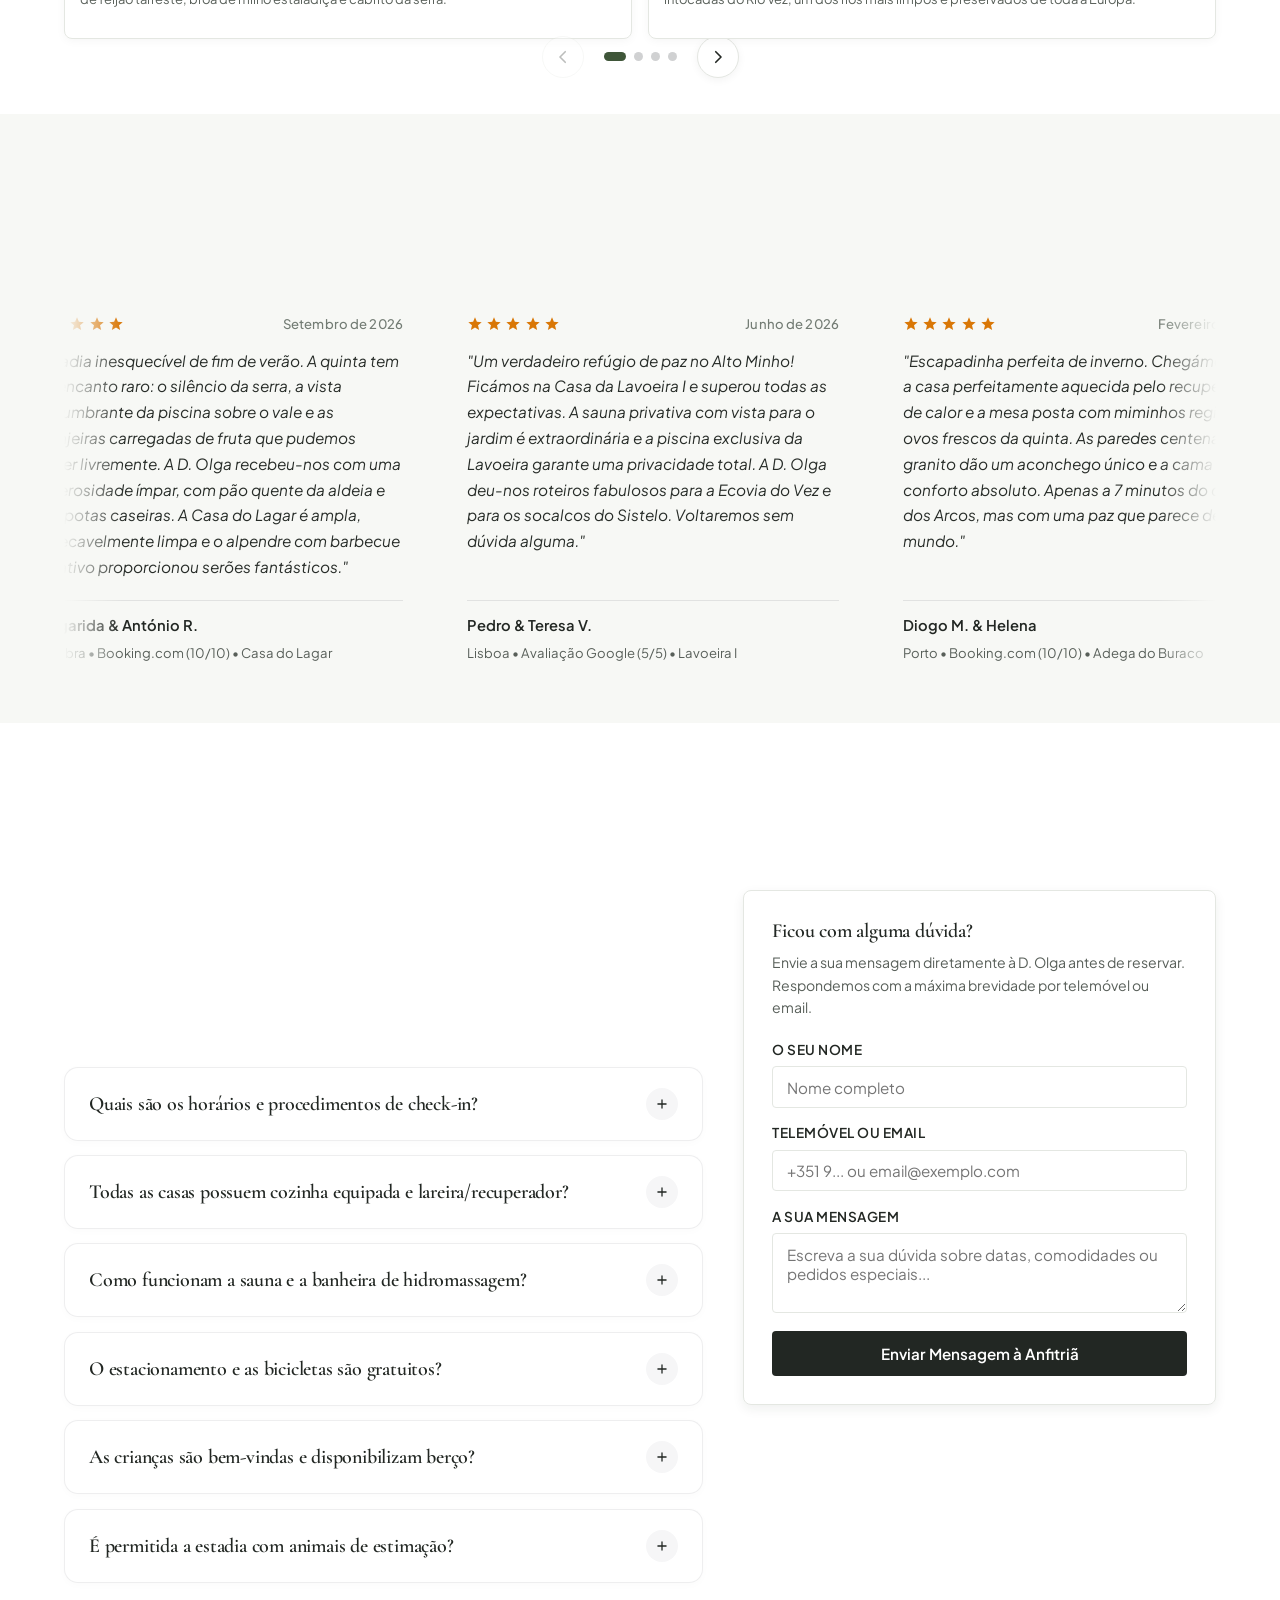
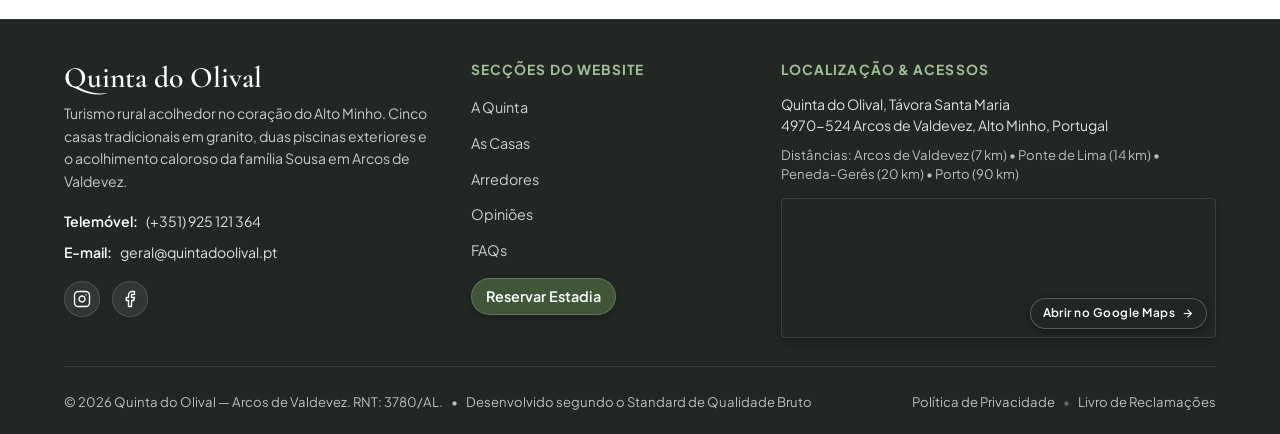
==== commit f24ca96f: "Restore original 3-column footer on screens larger than tablet, and configure one-by-one house openi" ====
--- a/index.html
+++ b/index.html
@@ -1567,7 +1567,20 @@
           </div>
         </div>
 
-        <!-- Coluna 2: Localização & Mapa Embed com CTA Interno -->
+        <!-- Coluna 2: Secções do Website na Vertical (Visível em ecrãs maiores que tablet) -->
+        <div class="footer-col footer-col-nav">
+          <h4>Secções do Website</h4>
+          <ul class="footer-vertical-nav">
+            <li><a href="#experiencia" class="footer-nav-link">A Quinta</a></li>
+            <li><a href="#espaco-casas" class="footer-nav-link">As Casas</a></li>
+            <li><a href="#arredores" class="footer-nav-link">Arredores</a></li>
+            <li><a href="#opinioes" class="footer-nav-link">Opiniões</a></li>
+            <li><a href="#faq-duvidas" class="footer-nav-link">FAQs</a></li>
+            <li><a href="reservas.html" class="footer-nav-link footer-nav-highlight">Reservar Estadia</a></li>
+          </ul>
+        </div>
+
+        <!-- Coluna 3: Localização & Mapa Embed com CTA Interno -->
         <div class="footer-col">
           <h4>Localização &amp; Acessos</h4>
           <p class="footer-location-text">
--- a/css/style.css
+++ b/css/style.css
@@ -118,6 +118,9 @@
   max-width: 100%;
   height: auto;
   display: block;
+  image-rendering: auto;
+  -webkit-backface-visibility: hidden;
+  backface-visibility: hidden;
 }
 
 .container {
@@ -413,14 +416,19 @@
 @media (max-width: 900px) {
   .header-neptun {
     padding: 0.65rem 1rem;
-    background-color: rgba(255, 255, 255, calc(var(--scroll-p, 0) * 0.96 + (1 - var(--scroll-p, 0)) * 0.15));
-    backdrop-filter: blur(14px);
-    -webkit-backdrop-filter: blur(14px);
+    background-color: rgba(255, 255, 255, calc(var(--scroll-p, 0) * 0.98));
+    backdrop-filter: blur(calc(var(--scroll-p, 0) * 16px));
+    -webkit-backdrop-filter: blur(calc(var(--scroll-p, 0) * 16px));
+    box-shadow: 0 2px 14px rgba(0, 0, 0, calc(var(--scroll-p, 0) * 0.08));
+    border-bottom: 1px solid rgba(228, 231, 226, calc(var(--scroll-p, 0) * 0.85));
   }
   .header-neptun.header-scrolled {
     padding: 0.55rem 1rem;
     background-color: rgba(255, 255, 255, 0.98);
+    backdrop-filter: blur(16px);
+    -webkit-backdrop-filter: blur(16px);
     box-shadow: 0 2px 14px rgba(0, 0, 0, 0.08);
+    border-bottom: 1px solid rgba(228, 231, 226, 0.85);
   }
   .header-neptun::before {
     display: none !important;
@@ -456,16 +464,18 @@
                 opacity 0.2s ease;
   }
   .neptun-original-logo {
-    height: 36px !important;
-    max-width: 118px !important;
+    height: 48px !important;
+    max-width: 130px !important;
     width: auto !important;
     transform: none !important;
     position: relative;
     z-index: 2;
-    margin-top: 2px;
+    margin-top: 3px;
+    image-rendering: -webkit-optimize-contrast;
   }
   .header-scrolled .neptun-original-logo {
-    height: 34px !important;
+    height: 40px !important;
+    transform: none !important;
     margin-top: 0;
   }
   .neptun-header-center {
@@ -496,29 +506,27 @@
     min-width: 44px !important;
     min-height: 44px !important;
     border-radius: 50% !important;
-    background: rgba(255, 255, 255, 0.25) !important;
-    backdrop-filter: blur(8px) !important;
-    -webkit-backdrop-filter: blur(8px) !important;
-    border: 1px solid rgba(255, 255, 255, 0.45) !important;
-    color: #ffffff !important;
+    background: #3F5639 !important;
+    border: 1.5px solid rgba(255, 255, 255, 0.4) !important;
+    color: #FFFFFF !important;
     cursor: pointer;
     padding: 0 !important;
     position: relative;
-    z-index: 11;
+    z-index: 10002 !important;
     pointer-events: auto;
     transition: all 0.2s ease;
-    box-shadow: 0 2px 10px rgba(0, 0, 0, 0.2);
+    box-shadow: 0 4px 12px rgba(0, 0, 0, 0.28);
   }
   .mobile-menu-btn svg {
-    fill: currentColor;
+    fill: #FFFFFF !important;
     width: 22px;
     height: 22px;
   }
   .header-scrolled .mobile-menu-btn {
-    background: rgba(4, 82, 67, 0.08);
-    border-color: rgba(4, 82, 67, 0.18);
-    color: #045243;
-    box-shadow: none;
+    background: #3F5639 !important;
+    border-color: #3F5639 !important;
+    color: #FFFFFF !important;
+    box-shadow: 0 3px 10px rgba(63, 86, 57, 0.35) !important;
   }
   .neptun-header-center {
     transform: none !important;
@@ -770,6 +778,13 @@
   width: 100%;
 }
 
+@media (max-width: 768px) {
+  /* Elimina a barra branca de reservas no hero em telemóvel */
+  .hero-booking-wrapper {
+    display: none !important;
+  }
+}
+
 /* Botões com Hierarquia Clara */
 .btn {
   display: inline-flex;
@@ -1178,7 +1193,16 @@
 
 .house-file-item {
   border-bottom: 1px solid var(--border-color);
-  transition: background-color var(--duration-fast) var(--ease-organic);
+  transition: all var(--duration-fast) var(--ease-organic);
+  position: relative;
+}
+
+.house-file-item.active {
+  border: 1.5px solid #3F5639 !important;
+  border-radius: var(--border-radius-md) !important;
+  margin: 0.65rem 0 !important;
+  box-shadow: 0 4px 18px rgba(63, 86, 57, 0.14) !important;
+  overflow: hidden !important;
 }
 
 .house-file-item:last-child {
@@ -1395,7 +1419,7 @@
   height: 295px;
   border-radius: var(--border-radius-md);
   overflow: hidden;
-  background-color: #1a2e26;
+  background-color: #f4f6f3;
   box-shadow: 0 4px 18px rgba(0, 0, 0, 0.08);
 }
 
@@ -1403,17 +1427,38 @@
   display: flex;
   width: 100%;
   height: 100%;
-  transition: transform 0.45s cubic-bezier(0.16, 1, 0.3, 1);
+  overflow-x: auto;
+  overflow-y: hidden;
+  scroll-snap-type: none;
+  -webkit-overflow-scrolling: touch;
+  overscroll-behavior-x: contain;
+  touch-action: pan-x pan-y;
+  scrollbar-width: none;
+}
+
+.unit-carousel-track::-webkit-scrollbar {
+  display: none;
 }
 
 .unit-carousel-slide {
+  flex: 0 0 100%;
   min-width: 100%;
+  width: 100%;
   height: 100%;
   position: relative;
   flex-shrink: 0;
+  scroll-snap-align: none;
+  scroll-snap-stop: normal;
 }
 
 .unit-carousel-slide img {
+  width: 100%;
+  height: 100%;
+  object-fit: cover;
+  display: block;
+  user-select: none;
+  -webkit-user-drag: none;
+}
   width: 100%;
   height: 100%;
   object-fit: cover;
@@ -2260,8 +2305,8 @@
 
 .footer-grid {
   display: grid;
-  grid-template-columns: 1.15fr 1fr;
-  gap: 48px;
+  grid-template-columns: 1.15fr 0.85fr 1.35fr;
+  gap: 36px;
   margin-bottom: 28px;
 }
 
@@ -2560,6 +2605,7 @@
   .hero-title { font-size: 2.2rem; }
   .two-cols { grid-template-columns: 1fr; gap: 2.5rem; }
   .two-cols-reversed { direction: ltr; }
+  .footer-col-nav { display: none !important; }
   .footer-grid { grid-template-columns: 1fr 1fr; gap: 2rem; }
   .hero { min-height: auto; padding: 2.5rem 0 1.5rem 0; }
   .booking-form-horizontal { grid-template-columns: 1fr 1fr; }
@@ -3756,6 +3802,12 @@
   width: 100%;
   min-height: calc(250px * 2 + 1rem); /* 512px: Preserva rigorosamente as 2 linhas abertas */
   align-content: start;
+  cursor: grab;
+}
+
+.activities-grid.is-dragging {
+  cursor: grabbing !important;
+  user-select: none;
 }
 
 @keyframes activityFadeIn {
@@ -4539,8 +4591,10 @@
     flex-wrap: nowrap !important;
     overflow-x: auto !important;
     overflow-y: hidden !important;
-    scroll-snap-type: x mandatory !important;
+    scroll-snap-type: none !important;
     -webkit-overflow-scrolling: touch !important;
+    overscroll-behavior-x: contain !important;
+    touch-action: pan-x pan-y !important;
     gap: 1rem !important;
     padding: 0.25rem 0.25rem 1.15rem !important;
     scrollbar-width: none !important;
@@ -4551,15 +4605,55 @@
   .activities-grid .activity-card {
     flex: 0 0 85% !important;
     max-width: 85% !important;
-    min-width: 275px !important;
-    scroll-snap-align: start !important;
+    min-width: 280px !important;
+    scroll-snap-align: none !important;
+    scroll-snap-stop: normal !important;
     margin-bottom: 0 !important;
+    height: auto !important;
+    min-height: 330px !important;
+    display: flex !important;
+    flex-direction: column !important;
+  }
+  .activities-grid .activity-card-media {
+    width: 100% !important;
+    height: 165px !important;
+    flex-shrink: 0 !important;
+  }
+  .activities-grid .activity-card-body {
+    padding: 1rem 1.15rem 1.35rem !important;
+    flex: 1 !important;
+    display: flex !important;
+    flex-direction: column !important;
+    justify-content: flex-start !important;
+  }
+  .activities-grid .activity-title {
+    font-size: 1.05rem !important;
+    line-height: 1.3 !important;
+    color: #1A241F !important;
+    -webkit-line-clamp: unset !important;
+    overflow: visible !important;
+    display: block !important;
+  }
+  .activities-grid .activity-desc {
+    font-size: 0.88rem !important;
+    line-height: 1.55 !important;
+    color: #4A524A !important;
+    -webkit-line-clamp: unset !important;
+    overflow: visible !important;
+    display: block !important;
+    margin-top: 0.45rem !important;
+  }
+  .activities-grid .activity-distance {
+    font-size: 0.82rem !important;
+    font-weight: 600 !important;
+    color: #3F5639 !important;
   }
   .activities-grid .town-feature-row {
     flex: 0 0 90% !important;
     max-width: 90% !important;
     min-width: 285px !important;
-    scroll-snap-align: start !important;
+    scroll-snap-align: none !important;
+    scroll-snap-stop: normal !important;
     margin-bottom: 0 !important;
   }
   .activities-pagination-controls {
